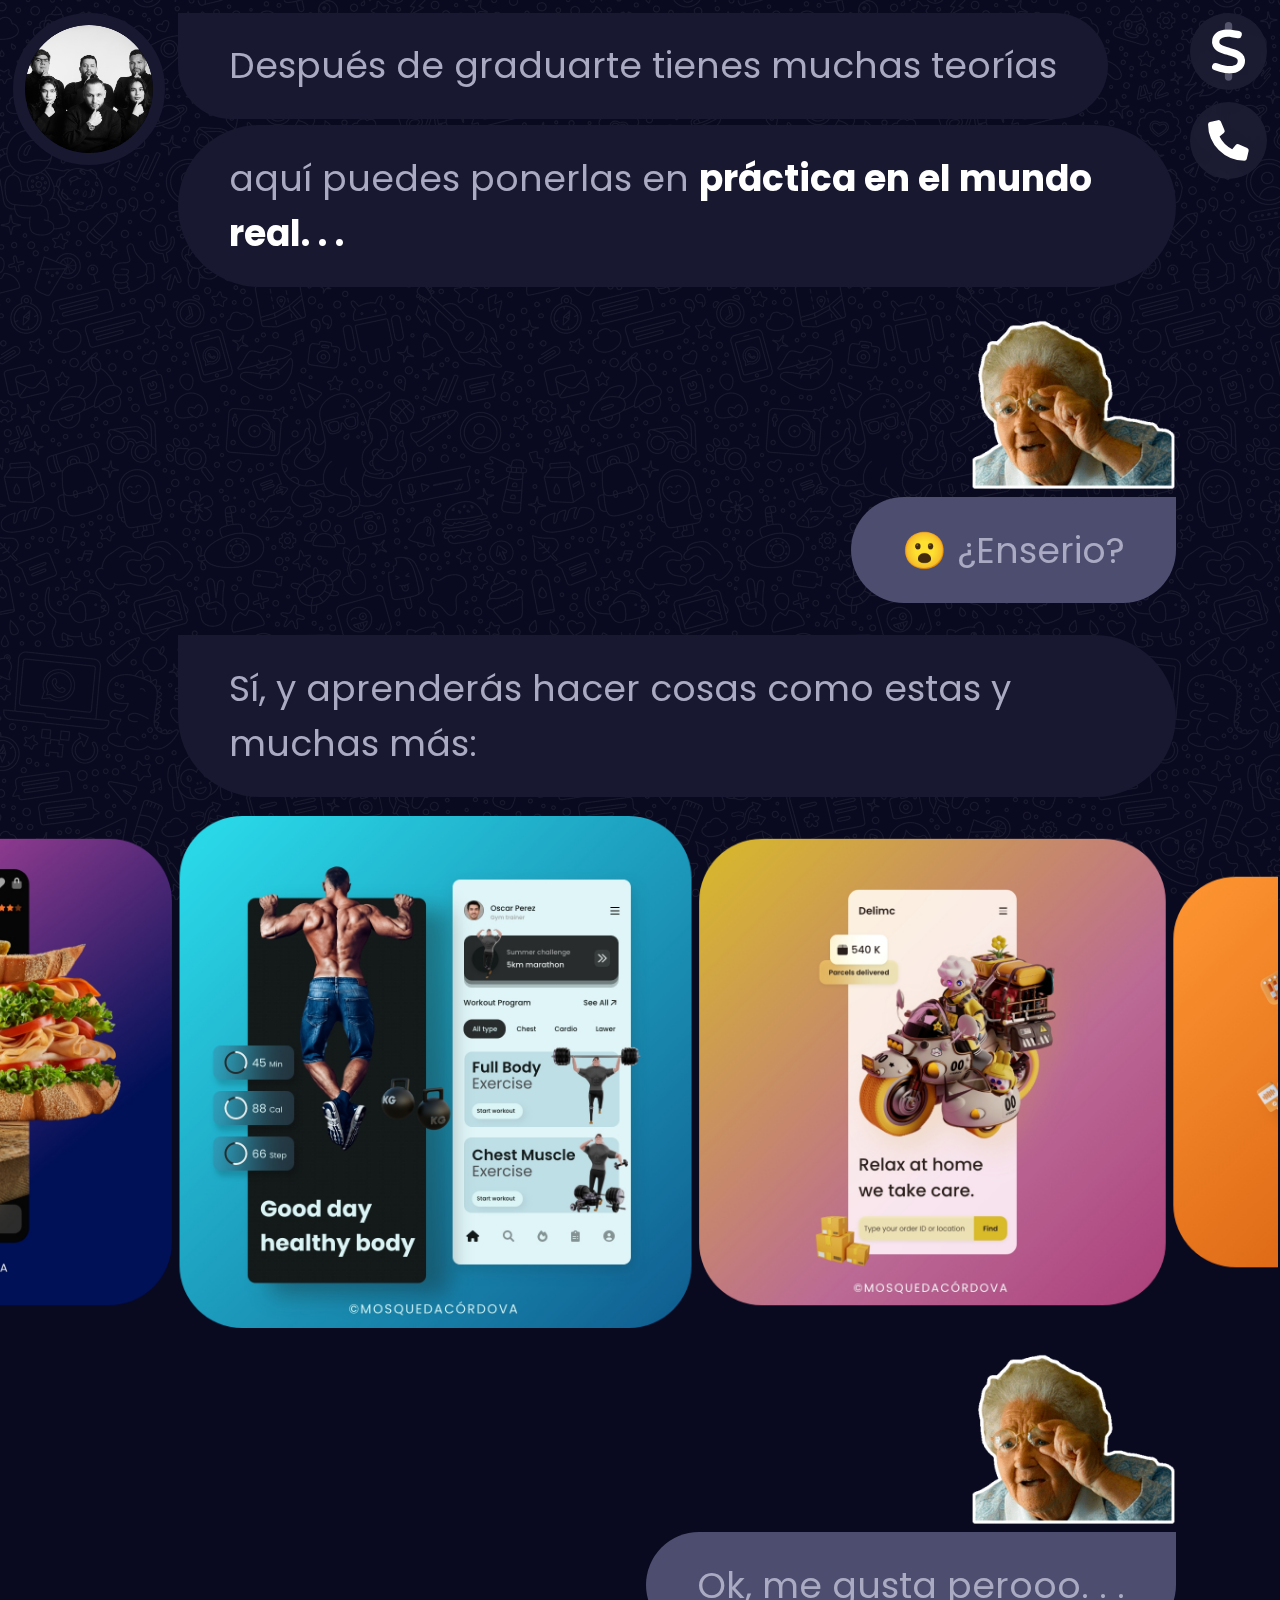
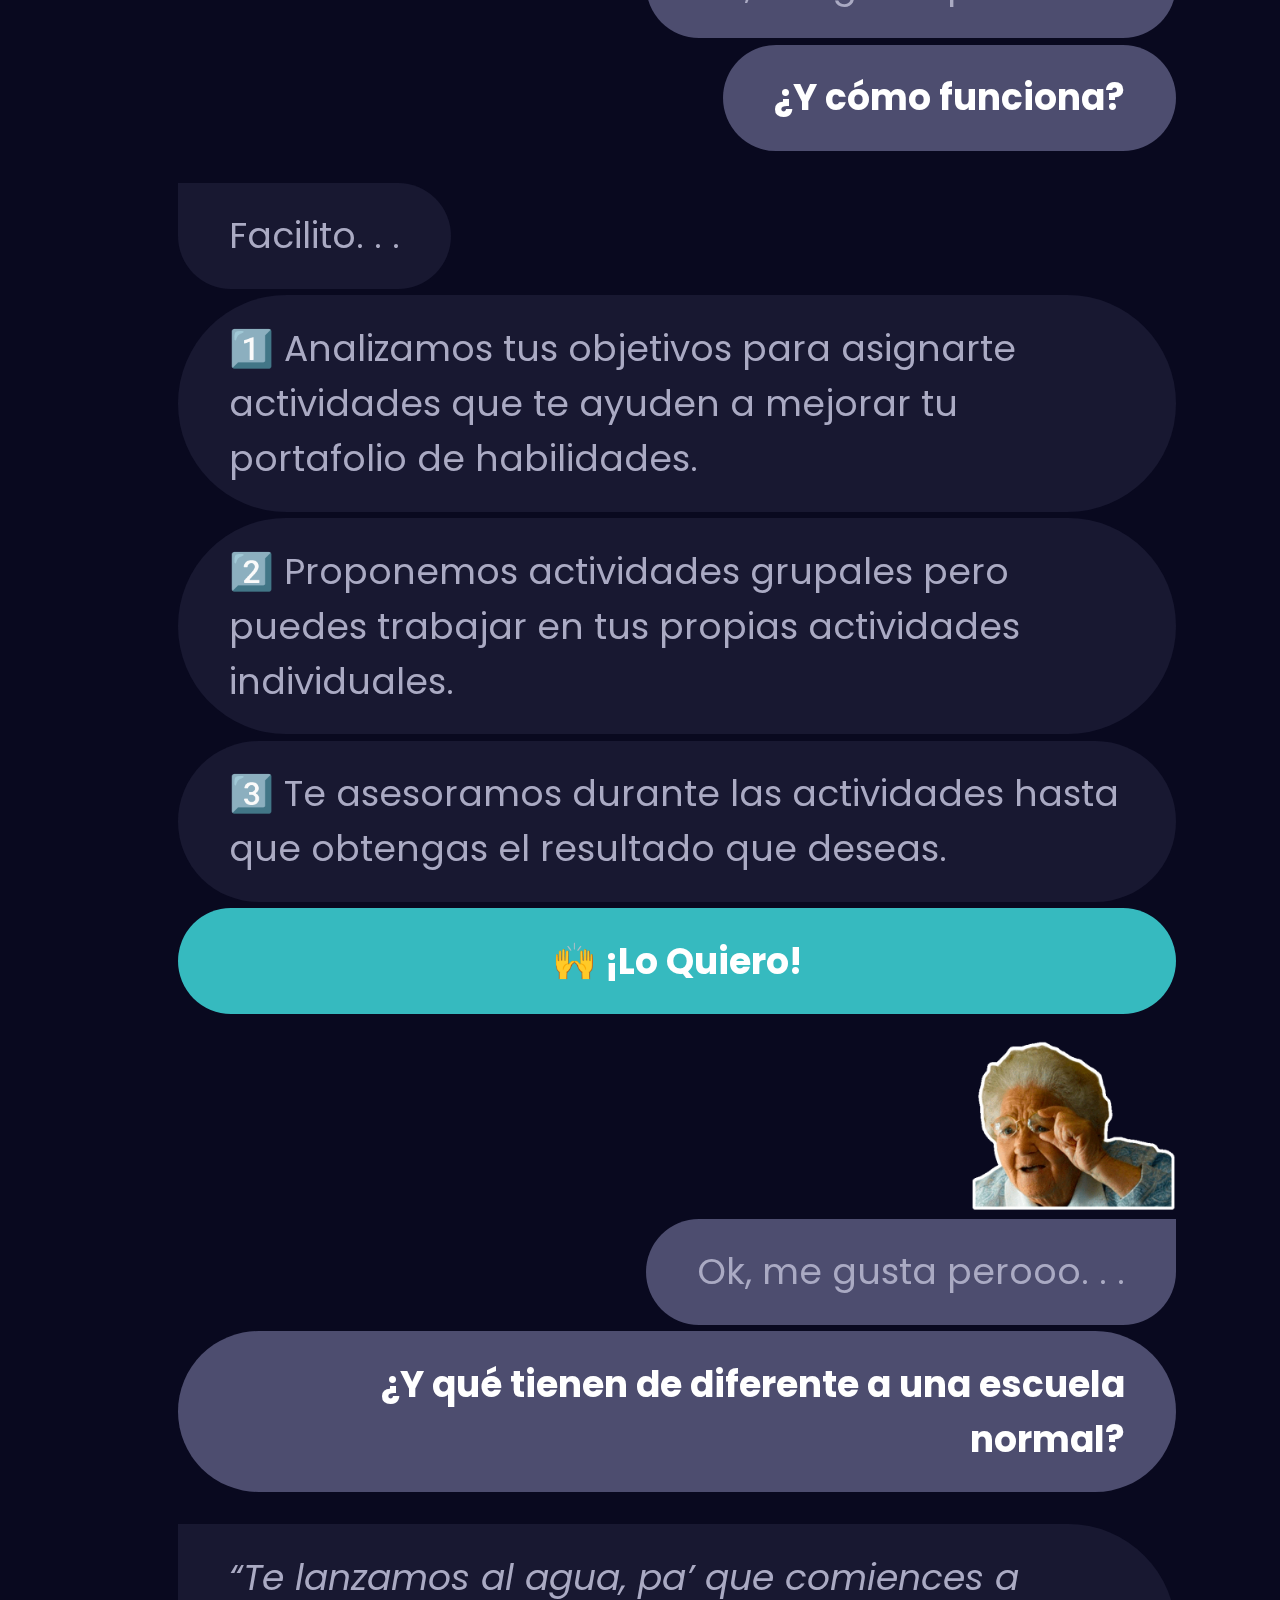
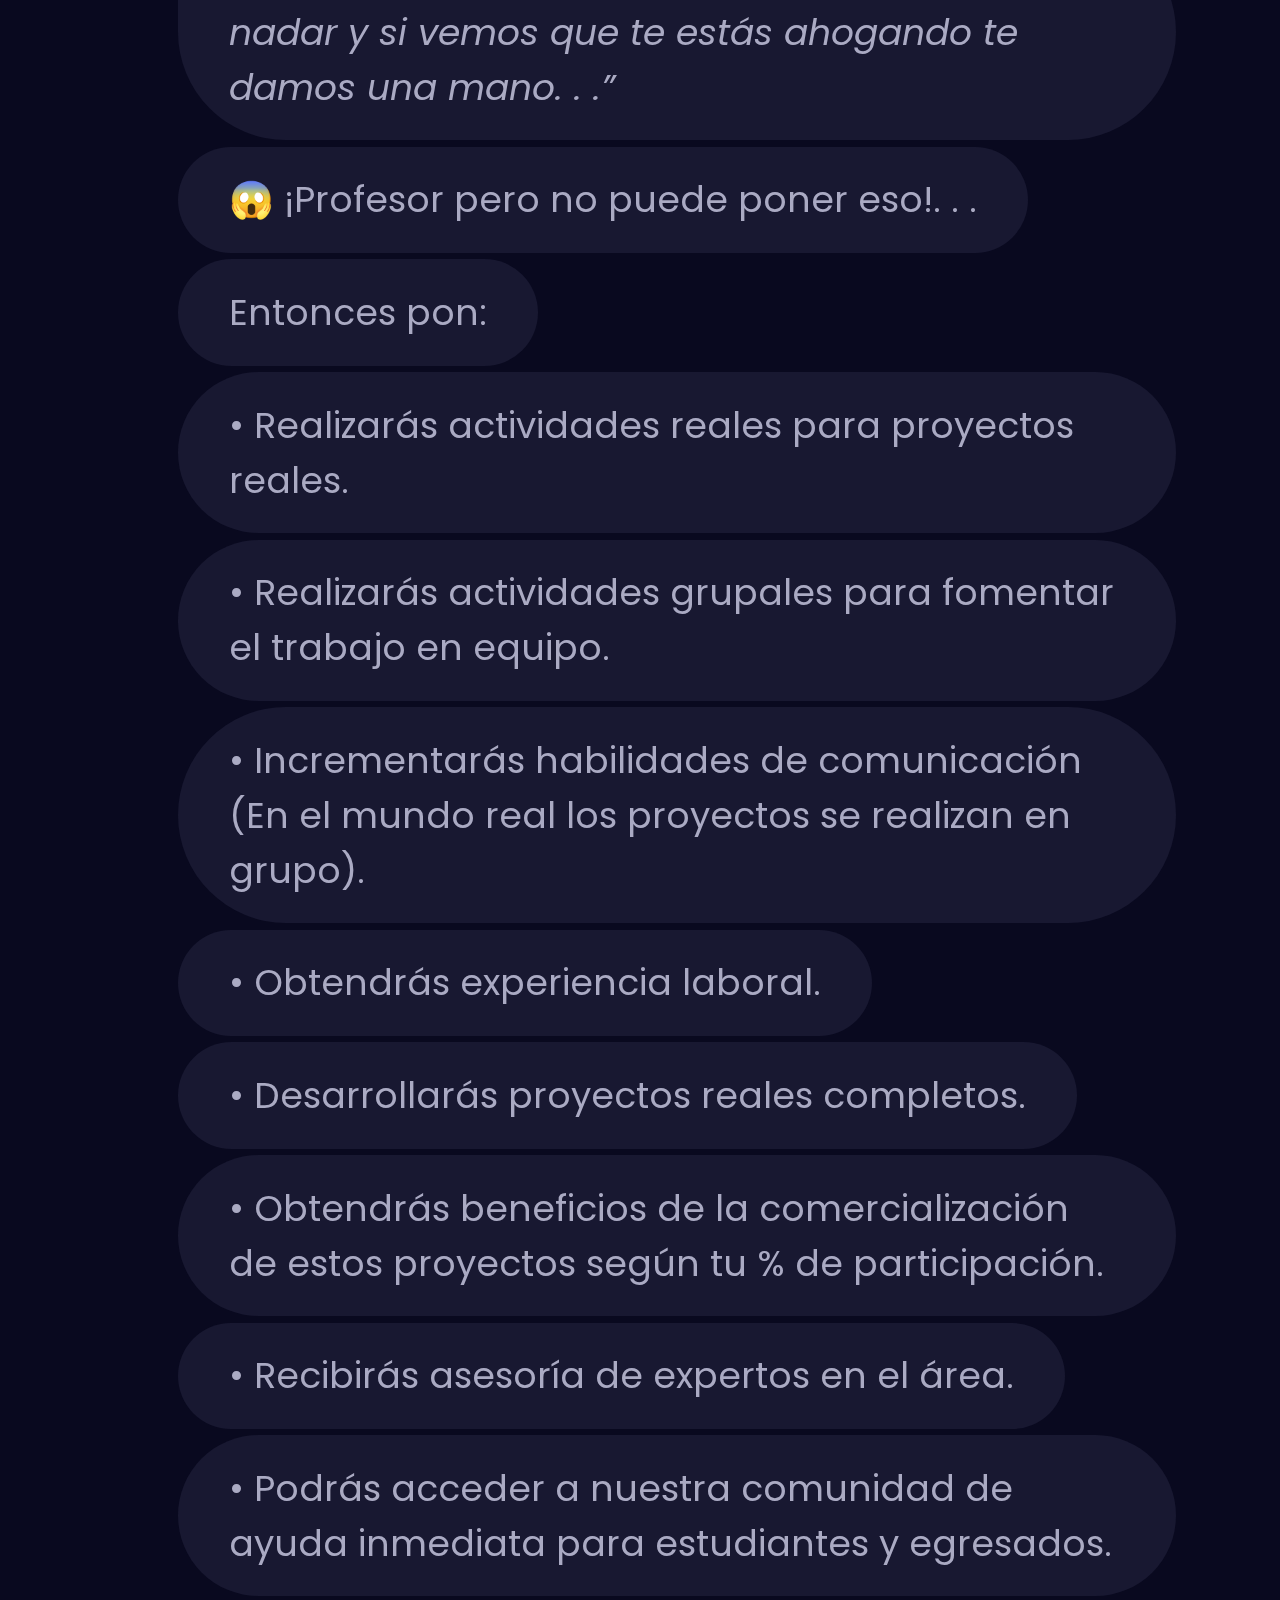
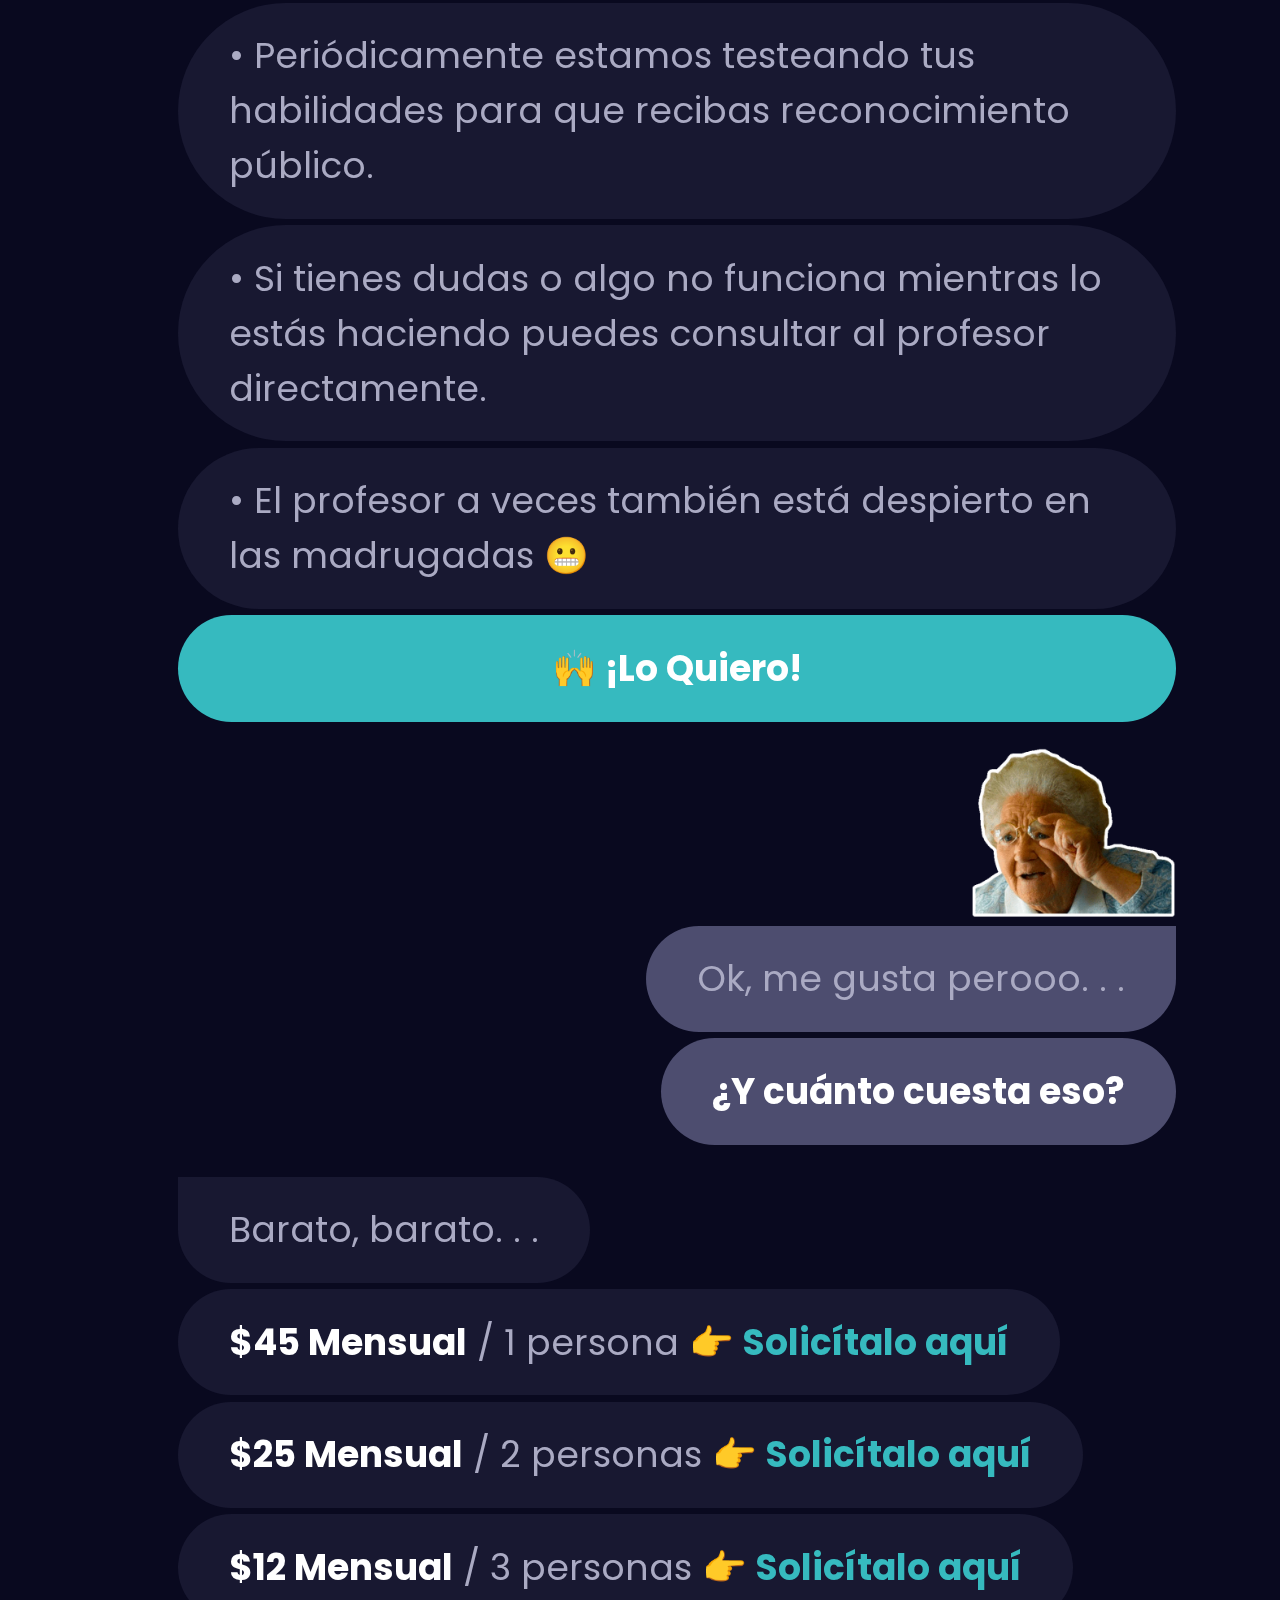
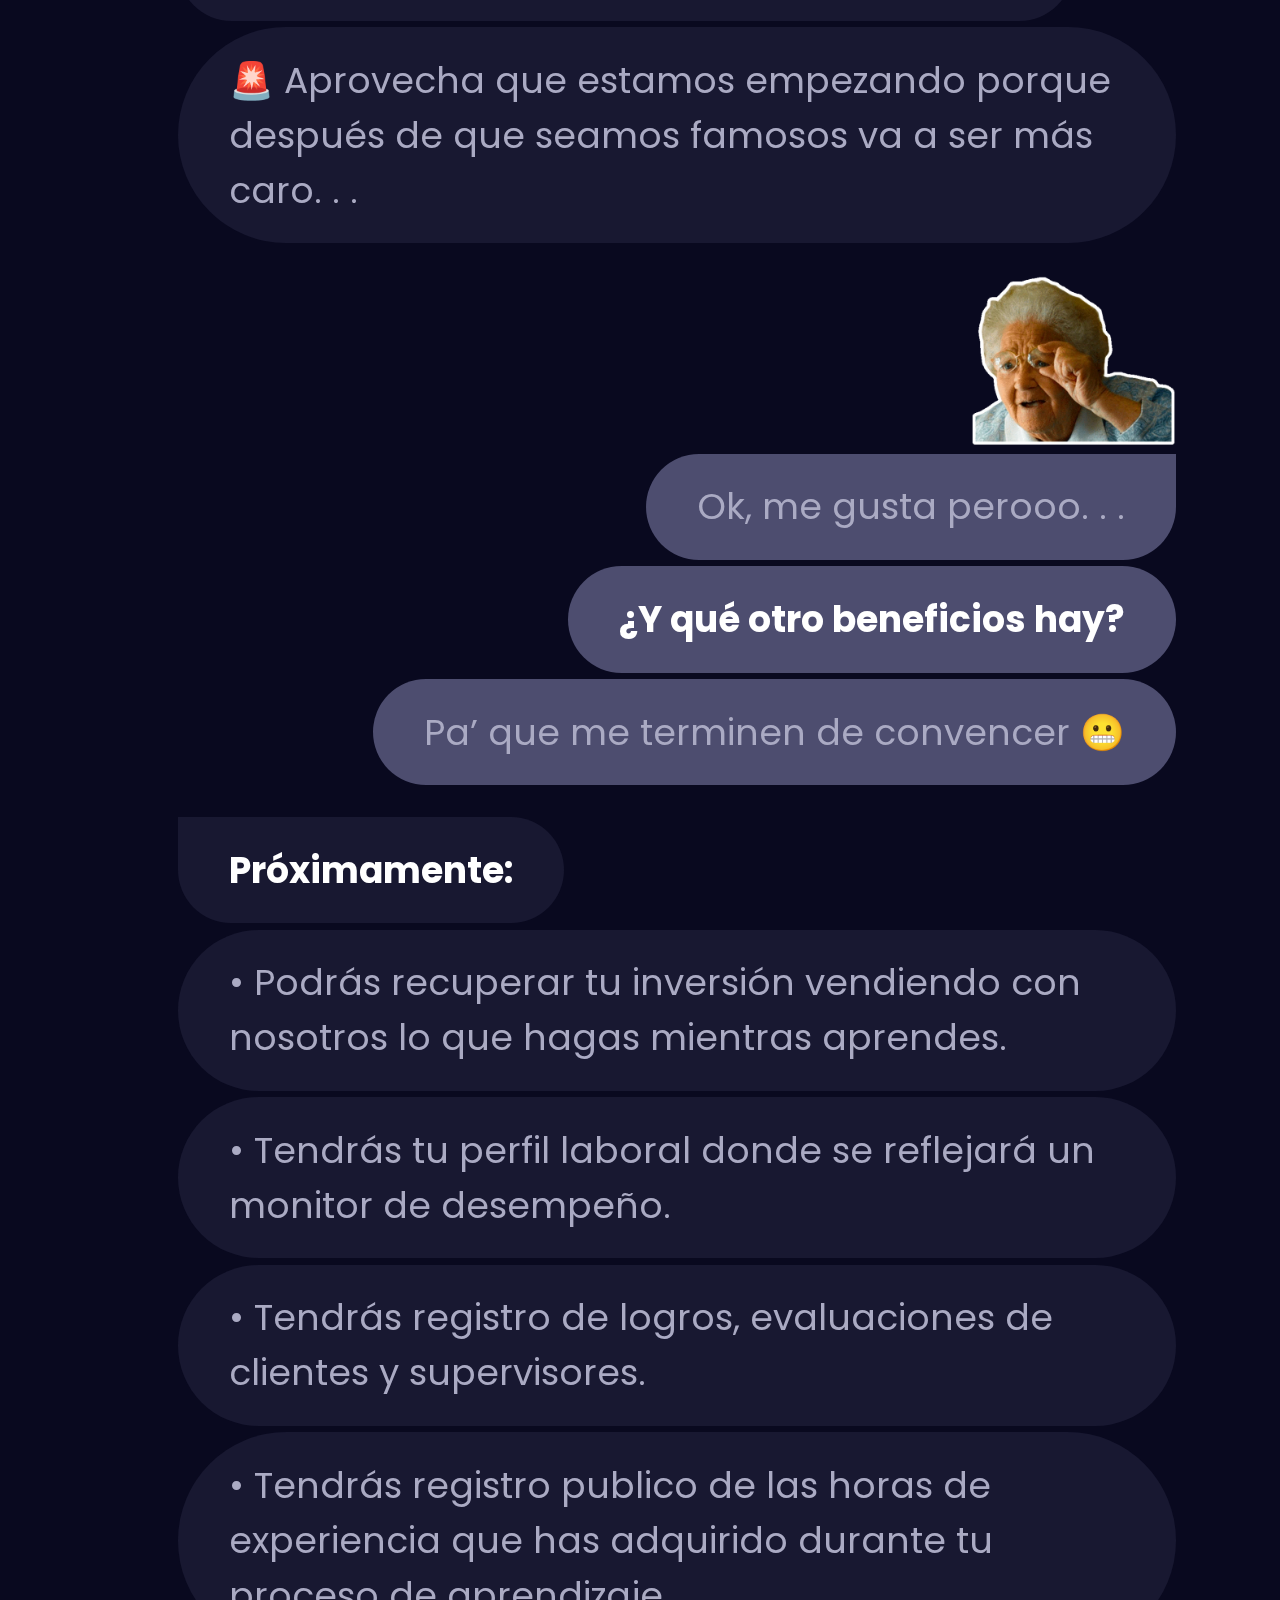
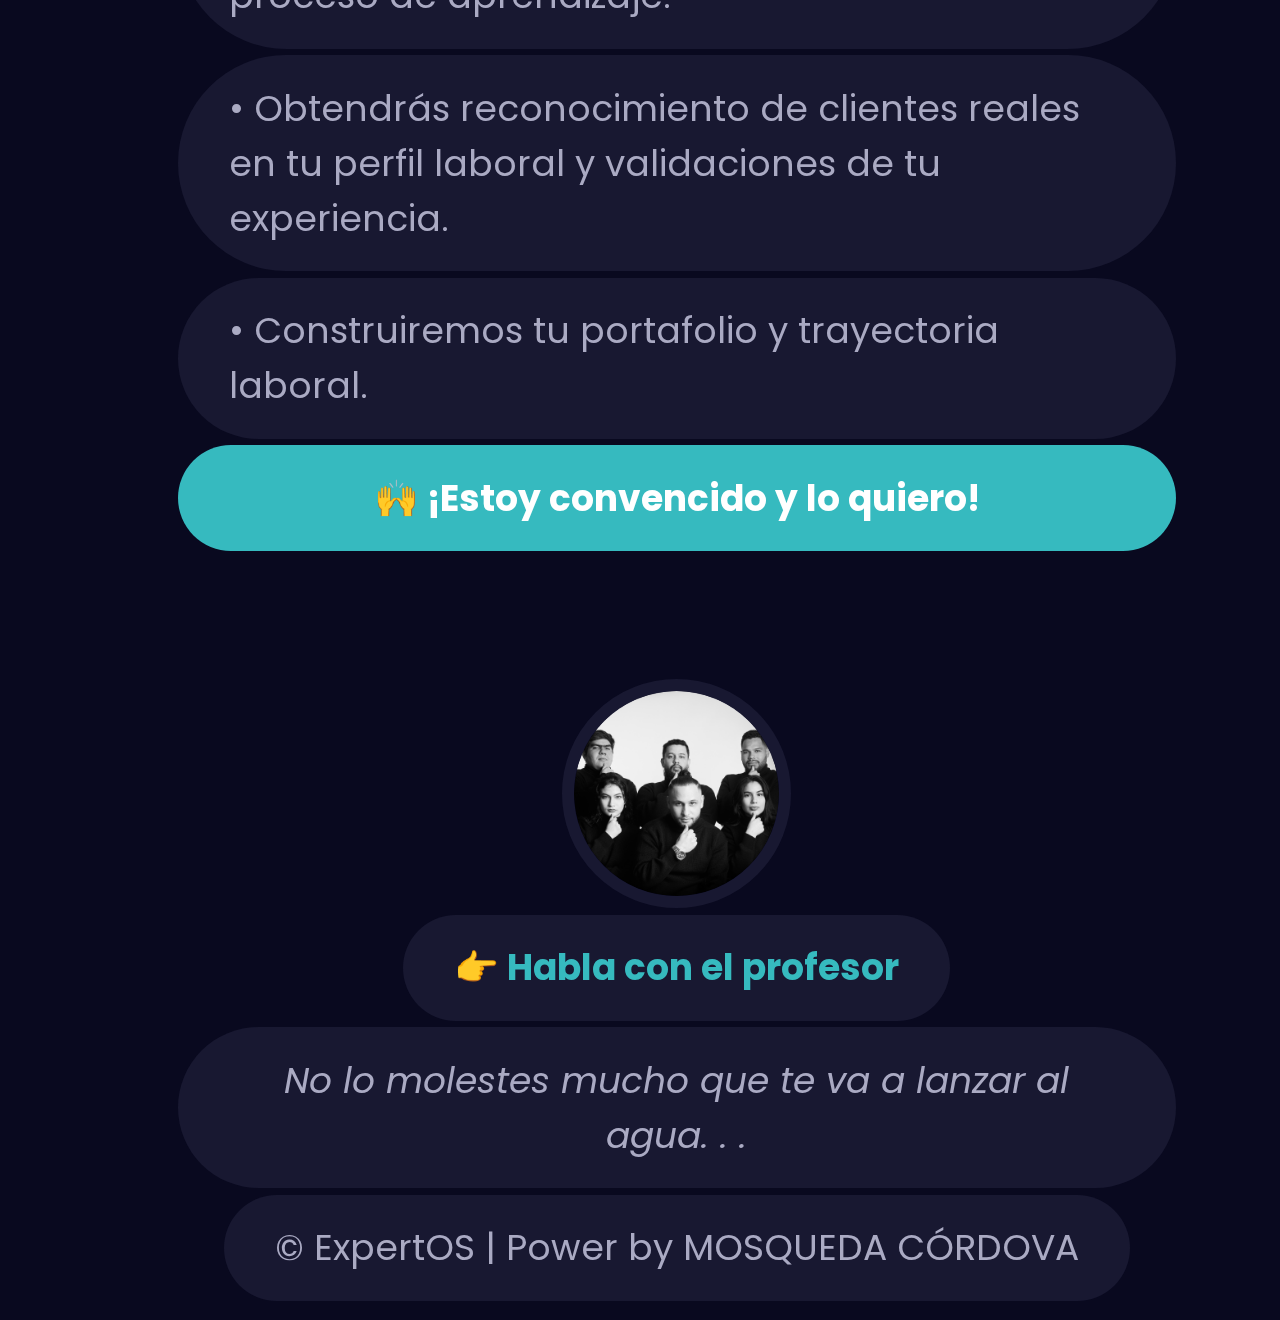
==== public/index.html @ 9e49f922 "testeando movil" ====
<html>
<head>
<meta name="viewport" content="width=device-width,maximum-scale=1">
<meta name="author" content="MOSQUEDA CÓRDOVA">
<meta name="copyright" content="MOSQUEDA CÓRDOVA">
<meta charset="UTF-8">
<title>ExpertOS</title>
<meta name="description" content="Te ayudamos a adquirir experiencia laboral. . .">
<meta name="keywords" content="Experiencia Laboral, Educacion">
<meta name="robots" content="index, follow">
<meta name="googlebot" content="index, follow, max-snippet:-1, max-image-preview:large, max-video-preview:-1">
<meta property="og:type" content="website">
<meta property="og:title" content="ExpertOS" />
<meta property="og:url" content="https://exper0s.com" />
<meta property="og:image" content="img/icono.png" />

<link rel="icon" type="image/png" sizes="32x32"  href="img/favicon.png">
<link rel="stylesheet" href="css/style.css" type="text/css" media="all">
<link rel="stylesheet" href="css/tablet.css" type="text/css" media="(min-width: 720px) and (orientation: portrait)">
<link rel="stylesheet" href="css/escritorio.css" type="text/css" media="(orientation: landscape)">
<link href="https://fonts.googleapis.com/css2?family=Poppins:ital,wght@0,400;0,700;1,400&display=swap" rel="stylesheet">
  <!-- Google tag (gtag.js) -->
  <script async src="https://www.googletagmanager.com/gtag/js?id=G-CH3D8NQFL8"></script>
  <script>
    window.dataLayer = window.dataLayer || [];
    function gtag(){dataLayer.push(arguments);}
    gtag('js', new Date());

    gtag('config', 'G-CH3D8NQFL8');
  </script>
</head>
<body >
<!-- testeando revert 6 CACHE The core Firebase JS SDK is always required and must be listed first --> 
<script src="/__/firebase/8.7.0/firebase-app.js"></script>

<!-- TODO: Add SDKs for Firebase products that you want to use
     https://firebase.google.com/docs/web/setup#available-libraries -->
<script src="/__/firebase/8.7.0/firebase-analytics.js"></script>

<!-- Initialize Firebase -->
<script src="/__/firebase/init.js"></script>
<div class="background"></div>
<section class="zona-principal">
  <div class="foto-nosotros">
    <img src="img/nosotros.png">
  </div>
  <section class="menu-principal">
    <a href="#">
      <svg xmlns="http://www.w3.org/2000/svg" viewBox="0 0 136 136">
        <g id="Group_56" data-name="Group 56" transform="translate(-2658 1645)">
          <circle id="Ellipse_6" data-name="Ellipse 6" cx="68" cy="68" r="68" transform="translate(2658 -1645)" fill="none"/>
          <g id="dollar-sign" transform="translate(2681.008 -1629)">
            <path id="Path_14" data-name="Path 14" d="M34.844,79.665c-3.713,1.422-5.255,3.433-5.663,5.688a6.762,6.762,0,0,0,.262,4.184,7.012,7.012,0,0,0,2.626,2.722c3.3,2.173,8.34,3.636,14.881,5.4.183.061.386.1.569.162,5.769,1.564,12.838,3.494,18.078,6.967a19.87,19.87,0,0,1,7.231,8.064,19.314,19.314,0,0,1,1.28,11.822c-1.422,7.9-6.906,13.061-13.345,15.742-6.419,2.62-14.28,3.087-22.283,1.889h-.041a86.388,86.388,0,0,1-18.586-5.342,6.511,6.511,0,0,1-3.3-8.592,6.355,6.355,0,0,1,8.4-3.291,77.814,77.814,0,0,0,15.458,4.367c6.5.975,11.842.406,15.458-1.056,3.433-1.4,5-3.433,5.444-5.87a6.757,6.757,0,0,0-.264-4.184,7.079,7.079,0,0,0-2.62-2.722c-3.311-2.173-8.348-3.636-14.889-5.4-.183-.061-.386-.1-.569-.162-5.769-1.564-12.842-3.494-18.086-6.967a19.845,19.845,0,0,1-7.219-8.064,19.593,19.593,0,0,1-1.274-12c1.438-7.9,7.13-12.941,13.815-15.492,6.549-2.5,14.532-2.89,22.494-1.7,2.153.321,8.572,1.355,11.212,2.023a6.641,6.641,0,0,1,4.692,7.9,6.511,6.511,0,0,1-7.9,4.712c-1.889-.67-7.637-1.442-9.913-1.767-6.52-.975-12.106-.488-15.945.975Zm-12.06,4.53L16.39,83.016ZM51.744,72.25l-.955,6.439Z" transform="translate(0 -51.938)" fill="#ffffff"/>
            <path id="Path_15" data-name="Path 15" d="M134.5,0A6.5,6.5,0,0,1,141,6.5v7.248a52.637,52.637,0,0,0-13-.193V6.5A6.5,6.5,0,0,1,134.5,0ZM141,90.716V97.5a6.5,6.5,0,0,1-13,0V90.411A50.98,50.98,0,0,0,141,90.716Z" transform="translate(-89.256)" fill="#aaaac3" opacity="0.4"/>
          </g>
        </g>
      </svg>   
    </a>
    <a href="#">
      <svg xmlns="http://www.w3.org/2000/svg" width="136" height="136" viewBox="0 0 136 136">
        <g id="Group_57" data-name="Group 57" transform="translate(-2658 1461)">
          <circle id="Ellipse_7" data-name="Ellipse 7" cx="68" cy="68" r="68" transform="translate(2658 -1461)" fill="none"/>
          <path id="phone" d="M71.884,54.414,68.614,68.588a4.37,4.37,0,0,1-4.283,3.406A64.4,64.4,0,0,1,0,7.659,4.368,4.368,0,0,1,3.406,3.377L17.58.107a4.413,4.413,0,0,1,5.031,2.548l6.542,15.257a4.4,4.4,0,0,1-1.263,5.126l-7.571,6.079A49.168,49.168,0,0,0,42.748,51.545l6.2-7.565a4.374,4.374,0,0,1,5.128-1.262l15.257,6.54A4.8,4.8,0,0,1,71.884,54.414Z" transform="translate(2689.999 -1428.994)" fill="#ffffff"/>
        </g>
      </svg>         
    </a>
  </section>
  <section class="zona-msj">
    <div class="mis-msjs">
      <div class="primer-msj">
        Después de graduarte tienes muchas teorías
      </div>
      <div class="msj">
        aquí puedes ponerlas en <b>práctica en el mundo real. . .</b>
      </div>
    </div>
    <div class="tus-msjs">
      <img src="img/stikertest.png"><br>
      <div class="primer-msj">
        😮 ¿Enserio?
      </div>
    </div>
    <div class="mis-msjs">
      <div class="primer-msj">
        Sí, y aprenderás hacer cosas como estas y muchas más:
      </div>
    </div>
    <div class="ejemplos">
      <img src="img/ejemplos.png">
    </div>
    <div class="tus-msjs">
      <img src="img/stikertest.png"><br>
      <div class="primer-msj">
        Ok, me gusta perooo. . .
      </div><br>
      <div class="msj">
        <b>¿Y cómo funciona?</b>
      </div>
    </div>
    <div class="mis-msjs">
      <div class="primer-msj">
        Facilito. . .
      </div>
      <div class="msj">
        1️⃣ Analizamos tus objetivos para asignarte actividades que te ayuden a mejorar tu portafolio de habilidades.
      </div>
      <div class="msj">
        2️⃣ Proponemos actividades grupales pero puedes trabajar en tus propias actividades individuales.
      </div>
      <div class="msj">
        3️⃣ Te asesoramos durante las actividades hasta que obtengas el resultado que deseas.
      </div>
      <a href="#" class="btn">
        🙌 ¡Lo Quiero!
      </a>
    </div>
    <div class="tus-msjs">
      <img src="img/stikertest.png"><br>
      <div class="primer-msj">
        Ok, me gusta perooo. . .
      </div><br>
      <div class="msj">
        <b>¿Y qué tienen de diferente a una escuela normal?</b>
      </div>
    </div>
    <div class="mis-msjs">
      <div class="primer-msj">
        <em>“Te lanzamos al agua, pa’ que comiences a nadar y si vemos que te estás ahogando te damos una mano. . .”</em>
      </div>
      <div class="msj">
        😱 ¡Profesor pero no puede poner eso!. . .
      </div><br>
      <div class="msj">
        Entonces pon:
      </div>
      <div class="msj">
        • Realizarás actividades reales para proyectos reales.
      </div>
      <div class="msj">
        • Realizarás actividades grupales para fomentar el trabajo en equipo.
      </div>
      <div class="msj">
        • Incrementarás habilidades de comunicación (En el mundo real los proyectos se realizan en grupo).
      </div>
      <div class="msj">
        • Obtendrás experiencia laboral.
      </div>
      <div class="msj">
        • Desarrollarás proyectos reales completos.
      </div>
      <div class="msj">
        • Obtendrás beneficios de la comercialización de estos proyectos según tu % de participación.
      </div>
      <div class="msj">
        • Recibirás asesoría de expertos en el área.
      </div>
      <div class="msj">
        • Podrás acceder a nuestra comunidad de ayuda inmediata para estudiantes y egresados.
      </div>
      <div class="msj">
        • Periódicamente estamos testeando tus habilidades para que recibas reconocimiento público.
      </div>
      <div class="msj">
        • Si tienes dudas o algo no funciona mientras lo estás haciendo puedes consultar al profesor directamente.
      </div>
      <div class="msj">
        • El profesor a veces también está despierto en las madrugadas 😬
      </div>
      <a href="#" class="btn">
        🙌 ¡Lo Quiero!
      </a>
    </div>
    <div class="tus-msjs">
      <img src="img/stikertest.png"><br>
      <div class="primer-msj">
        Ok, me gusta perooo. . .
      </div><br>
      <div class="msj">
        <b>¿Y cuánto cuesta eso?</b>
      </div>
    </div>
    <div class="mis-msjs" id="precio">
      <div class="primer-msj">
        Barato, barato. . .
      </div><br>
      <div class="msj">
        <b>$45 Mensual</b> / 1 persona <a href="https://www.paypal.com/webapps/billing/plans/subscribe?plan_id=P-8BP80400P8922403UMP7EPZQ" target="_blank">👉 Solicítalo aquí</a>
      </div>
      <div class="msj">
        <b>$25 Mensual</b> / 2 personas <a href="#" target="_blank">👉 Solicítalo aquí</a>
      </div>
      <div class="msj">
        <b>$12 Mensual</b> / 3 personas <a href="#" target="_blank">👉 Solicítalo aquí</a>
      </div>
      <div class="msj">
        🚨 Aprovecha que estamos empezando porque después de que seamos famosos va a ser más caro. . .
      </div>
    </div>
    <div class="tus-msjs">
      <img src="img/stikertest.png"><br>
      <div class="primer-msj">
        Ok, me gusta perooo. . .
      </div><br>
      <div class="msj">
        <b>¿Y qué otro beneficios hay?</b>
      </div><br>
      <div class="msj">
        Pa’ que me terminen de convencer 😬
      </div>
    </div>
    <div class="mis-msjs">
      <div class="primer-msj">
        <b>Próximamente:</b>
      </div>
      <div class="msj">
        • Podrás recuperar tu inversión vendiendo con nosotros lo que hagas mientras aprendes.
      </div><br>
      <div class="msj">
        • Tendrás tu perfil laboral donde se reflejará un monitor de desempeño.
      </div>
      <div class="msj">
        • Tendrás registro de logros, evaluaciones de clientes y supervisores.
      </div>
      <div class="msj">
        • Tendrás registro publico de las horas de experiencia que has adquirido durante tu proceso de aprendizaje.
      </div>
      <div class="msj">
        • Obtendrás reconocimiento de clientes reales en tu perfil laboral y validaciones de tu experiencia.
      </div>
      <div class="msj">
        • Construiremos tu portafolio y trayectoria laboral.
      </div>
      
      <a href="#" class="btn">
        🙌 ¡Estoy convencido y lo quiero!
      </a>
    </div>
    <div class="mis-msjs pie">
      <img src="img/nosotros.png"><br>
      <div class="msj">
        <a href="#">👉 Habla con el profesor</a>
      </div>
      <div class="msj">
        <em>No lo molestes mucho que te va a lanzar al agua. . .</em> 
      </div><br>
      <div class="msj">
        © ExpertOS | Power by MOSQUEDA CÓRDOVA
      </div>
      
    </div>
  </section>
</section>

</body>
</html>
---- public/css/style.css ----
html,body{
    margin:0;font-family: 'Poppins', sans-serif;
    position:relative;
    font-size:2.6vh;
}
  a:link, a:visited, a:hover, a:active{text-decoration:none;color: #fff;}
  h3,p{
    margin: 0;
  }
  body{
    background-color: #09091F;
    padding: 1vw;
    overflow-x: hidden;
  }
.background{
    background-image: url(../img/backws.webp);
    opacity: 0.07;
    position: fixed;
    width: 100%;
    height: 100%;
    z-index: 0;
    left: 0;
    top: 0;
}
.zona-principal{
  position: relative;
}
.foto-nosotros{
  display: none;
}
.menu-principal{
  width: 36vw;
  position: fixed;
  left: 38vw;
  display: flex;
  justify-content:space-between;
  bottom: 4vw;
  z-index: 999;
}
.menu-principal a{
  background-color: rgba(170, 170, 195, 0.1);
  backdrop-filter: blur(10px);
  -webkit-backdrop-filter: blur(10px);
  display: flex;
  border-radius: 100%;
  margin-bottom: 1vw;
}
.menu-principal svg{
  width:16vw;
  height:16vw;
}
.zona-msj{
  width: 98vw;
  color:#AAAAC3;
}
.zona-msj .ejemplos{
  margin-top: 1vw;
  width: 100vw;
  height: 60vw;
  position: relative;
  overflow: hidden;
  margin-left: -1vw;
}
.zona-msj .ejemplos img{
  height: 100%;
  position: absolute;
  left: -82%;
}
.zona-msj b{
  color: #fff;
}
.mis-msjs .msj,.mis-msjs .primer-msj{
  display: inline-block;
  background: #181831;
  max-width: 90vw;
  margin-bottom: 0.5vw;
  padding: 2vw 4vw;
}
.mis-msjs .primer-msj{
  border-radius: 0px 10vw 10vw 10vw;
}
.tus-msjs{
  margin: 2vw 0;
  text-align: right;
}
.tus-msjs div{
  display: inline-block;
  background: #4D4D6F;
  max-width: 90%;
  margin-bottom: 0.5vw;
  padding: 2vw 4vw;
  text-align: right;
}
.tus-msjs .primer-msj{
  border-radius: 10vw 0vw 10vw 10vw;
}
.msj,.btn{
  border-radius: 10vw;
}
.msj a{
  font-weight: bold;
  color: #36BABF;
}
.zona-msj .mis-msjs img,.zona-msj .tus-msjs img{
  margin-bottom: 0.5vw;
  width: 16vw;
}
.btn{
  display: block;
  margin-bottom: 0.5vw;
  padding: 2vw 4vw;
  background-color: #36BABF;
  color: #fff;
  font-weight: bold;
  text-align: center;
 }
.pie{
  margin-top: 10vw;
  text-align: center;
}
.pie img{
  border: 1vw solid #181831;
  border-radius: 100%;
}
---- public/css/escritorio.css ----
html,body{
  font-size:4vh;
}
.zona-principal{
  display: flex;
}
.foto-nosotros{
  display: block;
  margin-right: 1vw;
}
.foto-nosotros img{
  border: 1vw solid #181831;
  border-radius: 100%;
  width: 10vw;
}
.menu-principal{
  width: 6vw;
  left: auto;
  right: 1vw;
  display: block;
  bottom: auto;
}
.menu-principal a{
  background-color: rgba(170, 170, 195, 0.1);
  backdrop-filter: blur(10px);
  -webkit-backdrop-filter: blur(10px);
  display: flex;
  border-radius: 100%;
  margin-bottom: 1vw;
}
.menu-principal svg{
  width:6vw;
  height:6vw;
}
.zona-msj{
  width: 78vw;
}
.mis-msjs .msj,.mis-msjs .primer-msj{
  display: inline-block;
  background: #181831;
  max-width: 90%;
  margin-bottom: 0.5vw;
  padding: 2vw 4vw;
}

.zona-msj .ejemplos{
  margin-top: 1vw;
  width: 100vw;
  height: 40vw;
  position: relative;
  overflow: hidden;
  margin-left: -1vw;
  margin-left: -14vw;
}
.zona-msj .ejemplos img{
  height: 100%;
  position: absolute;
  left: -54%;
}
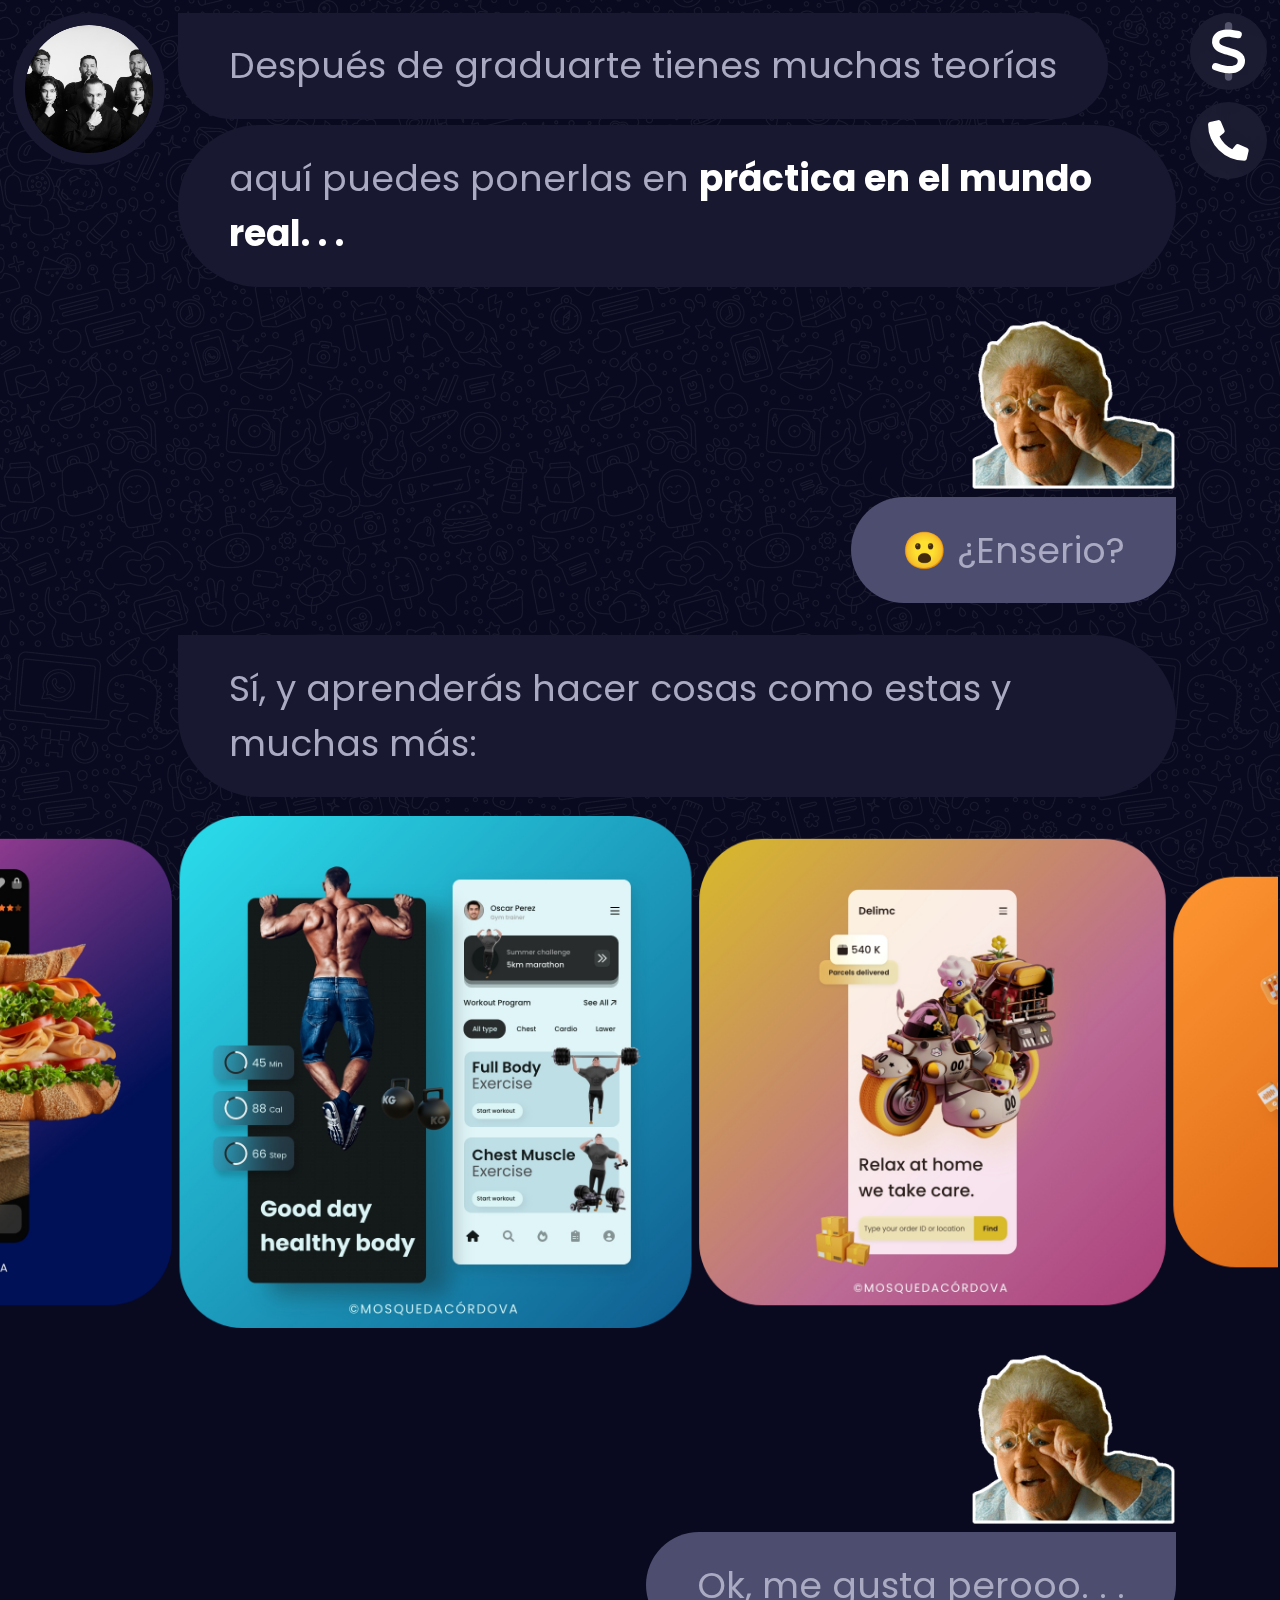
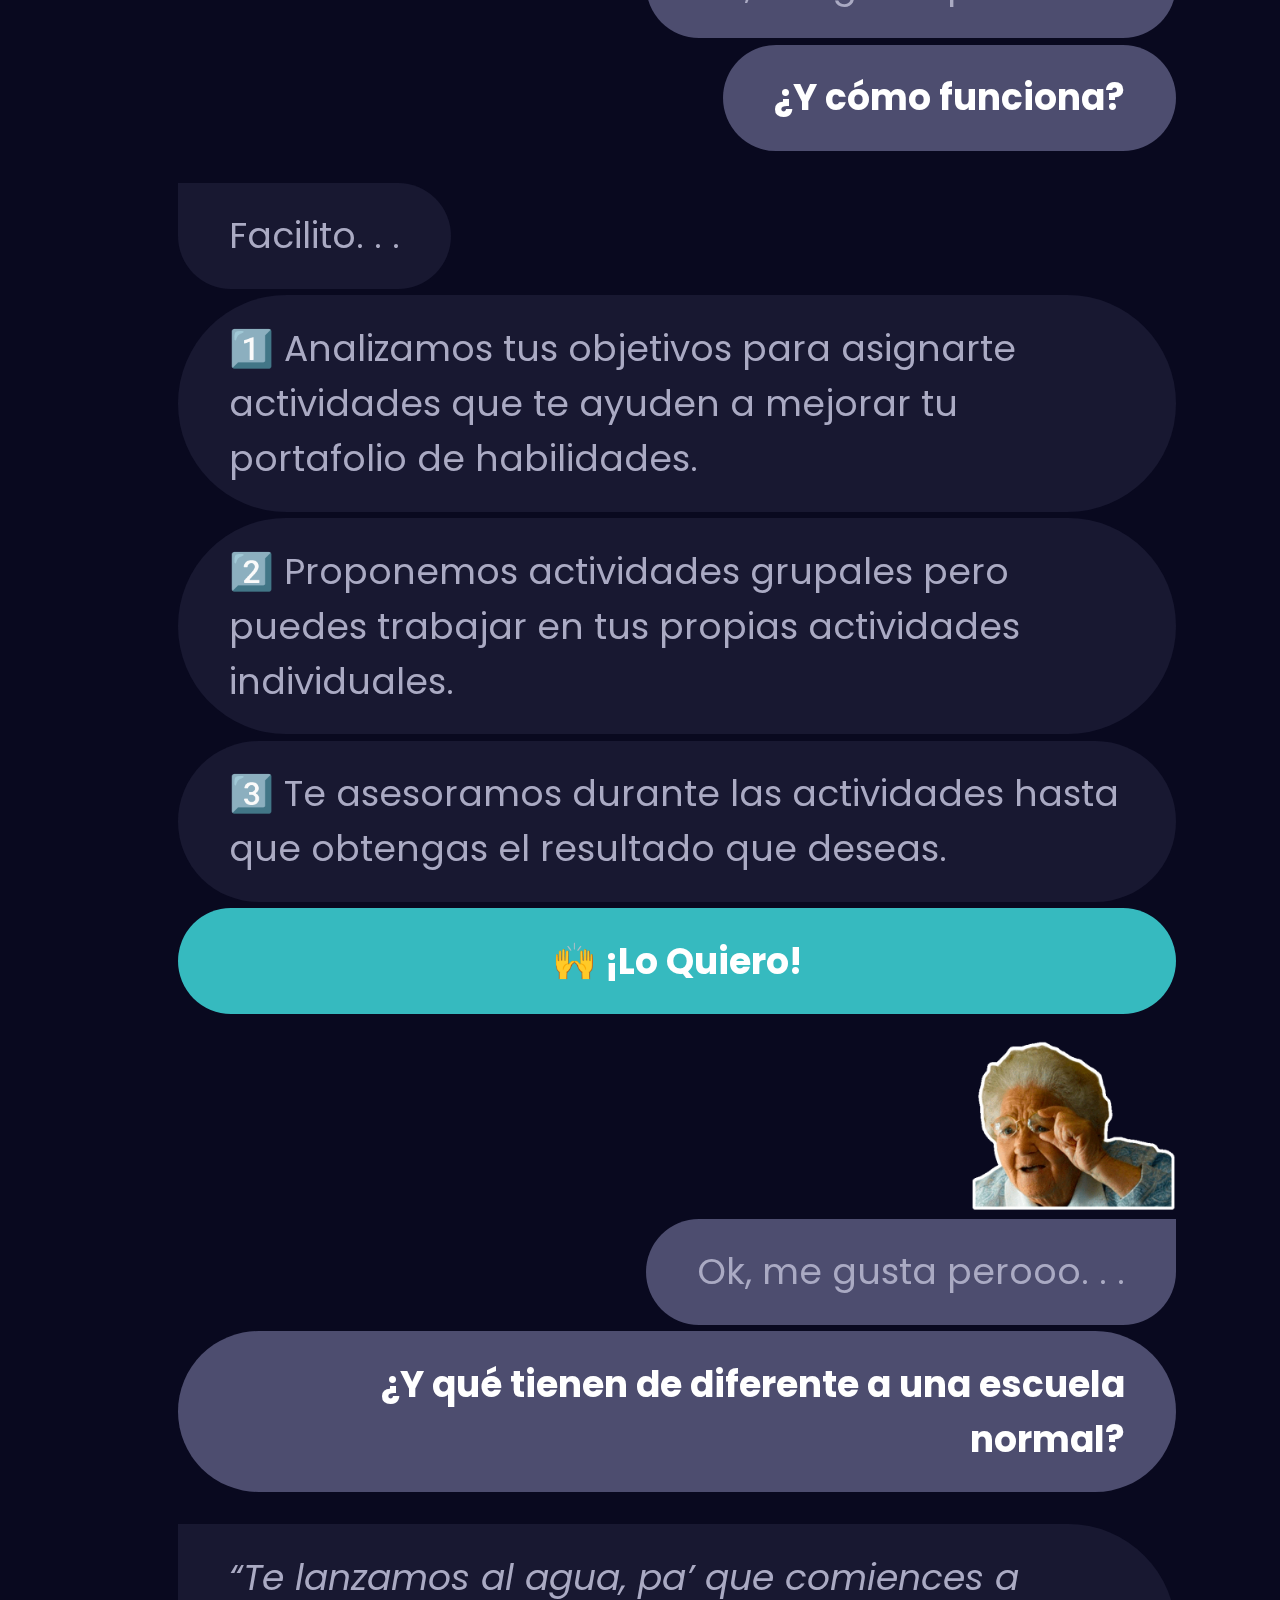
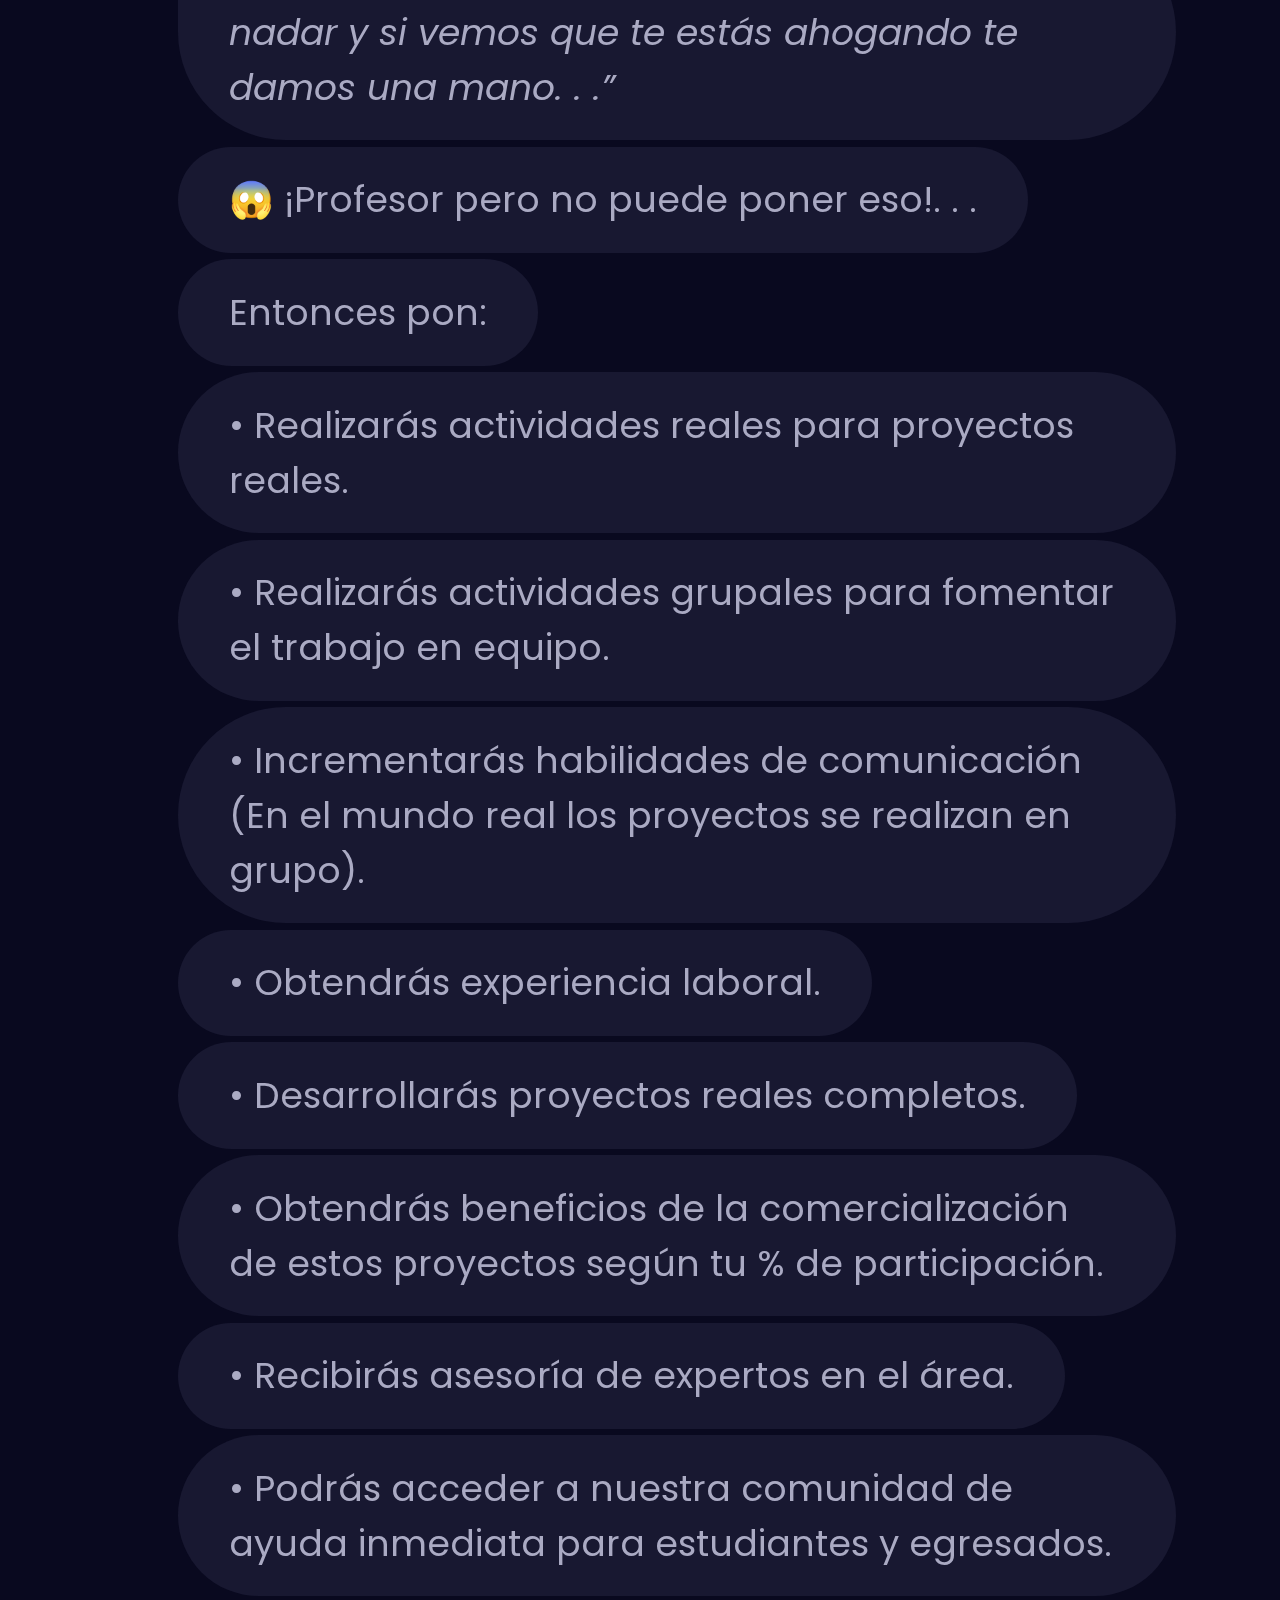
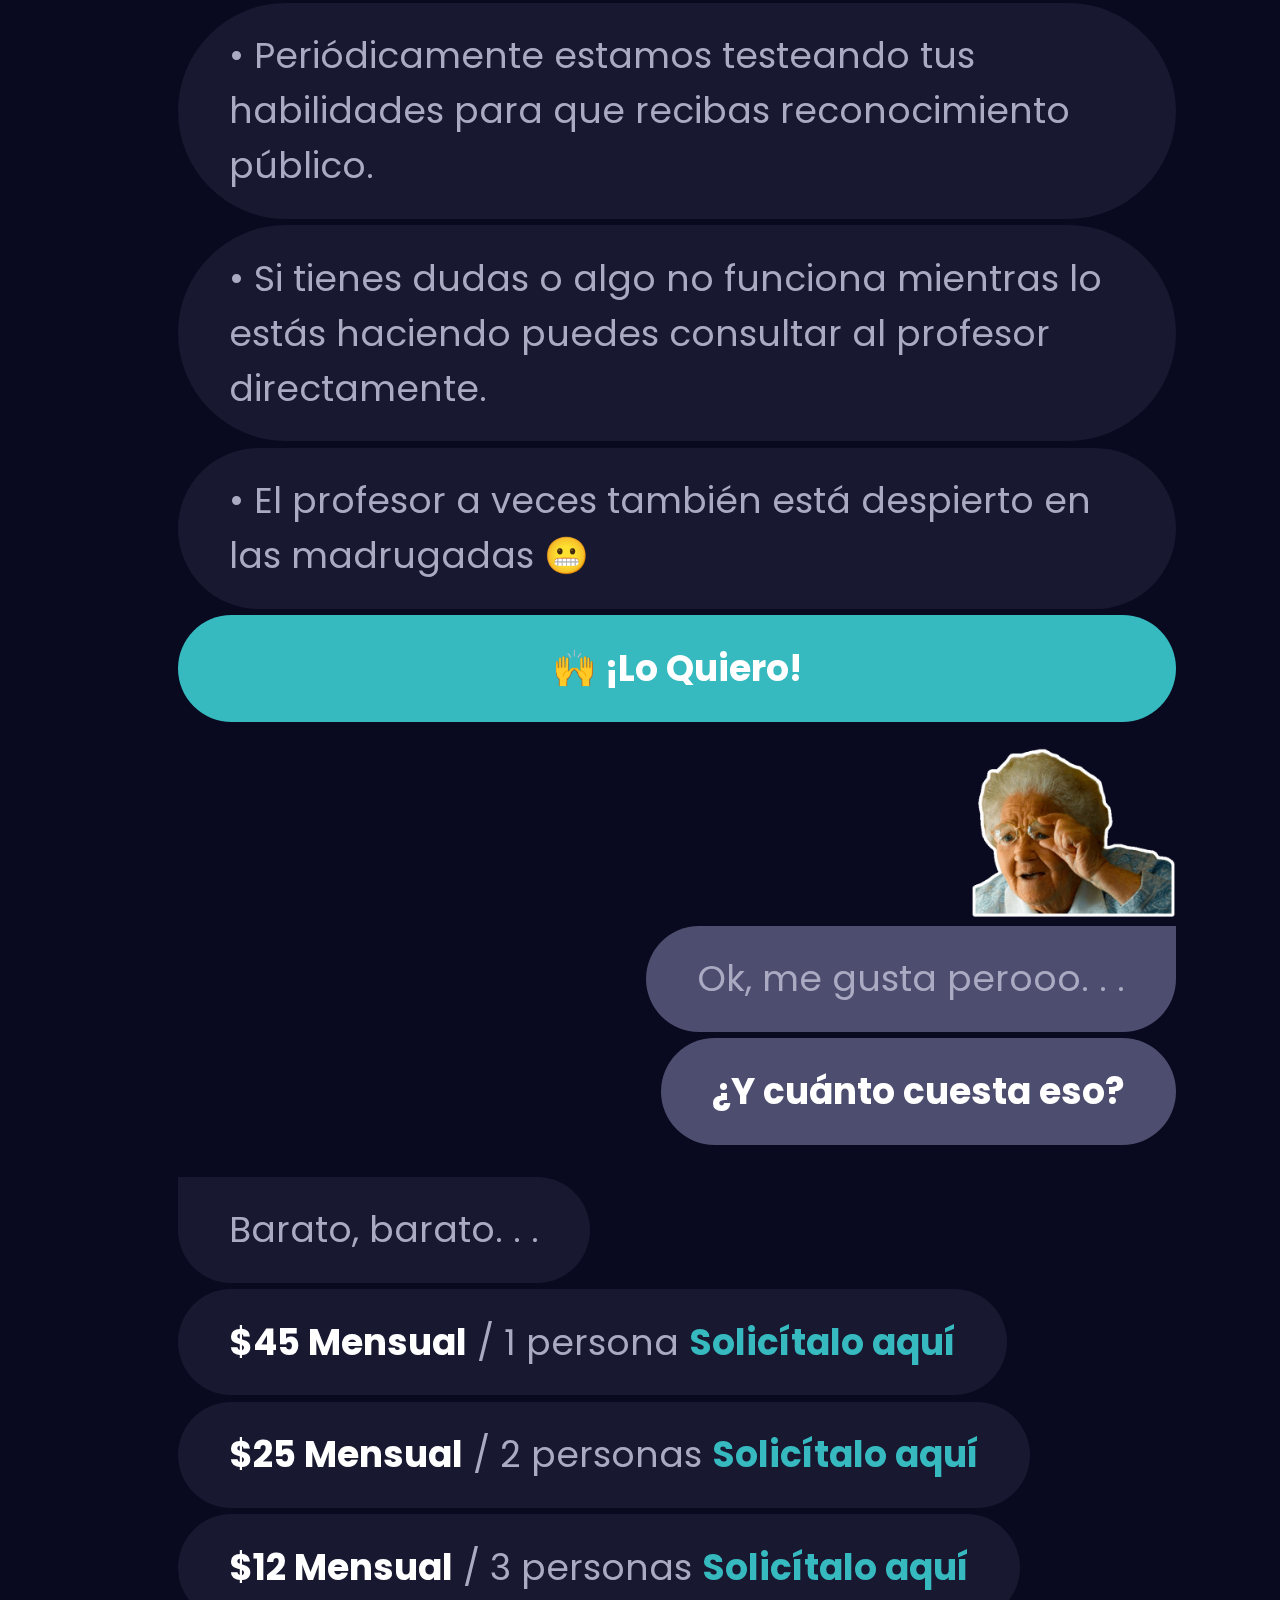
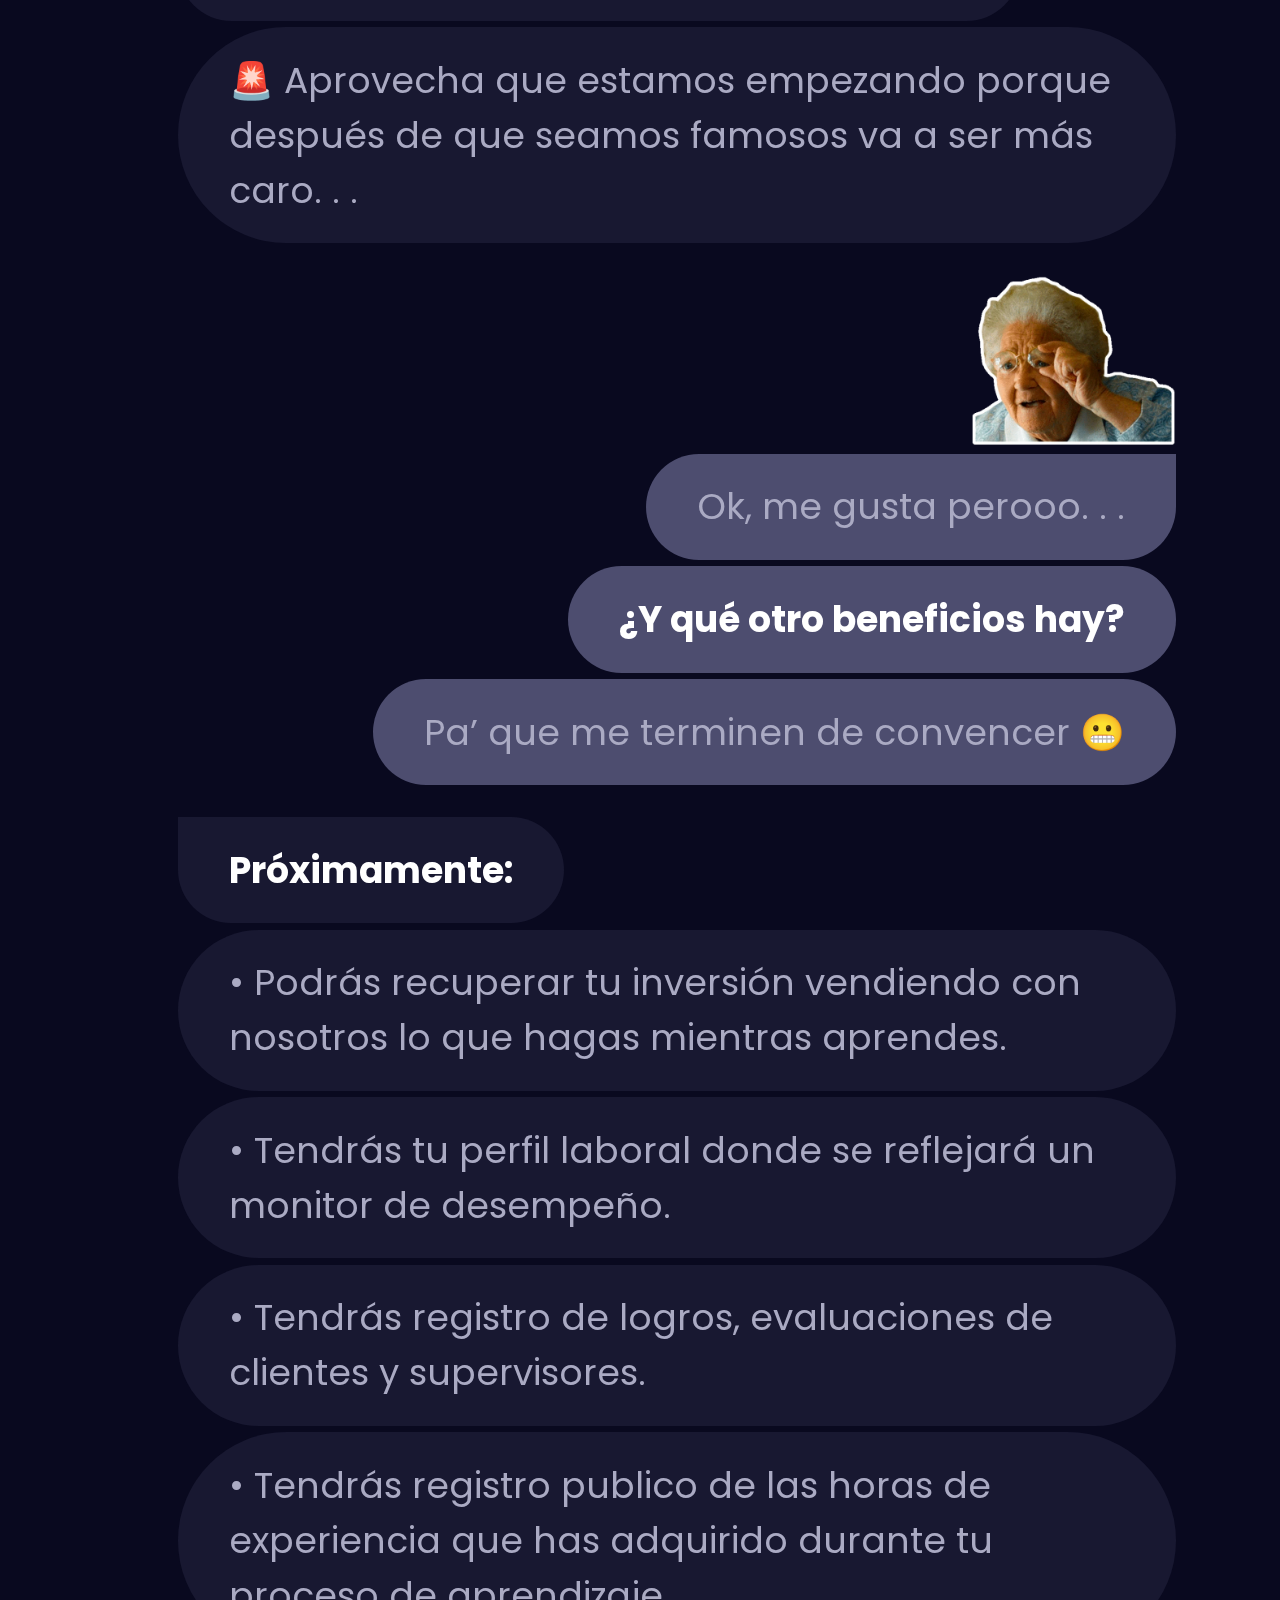
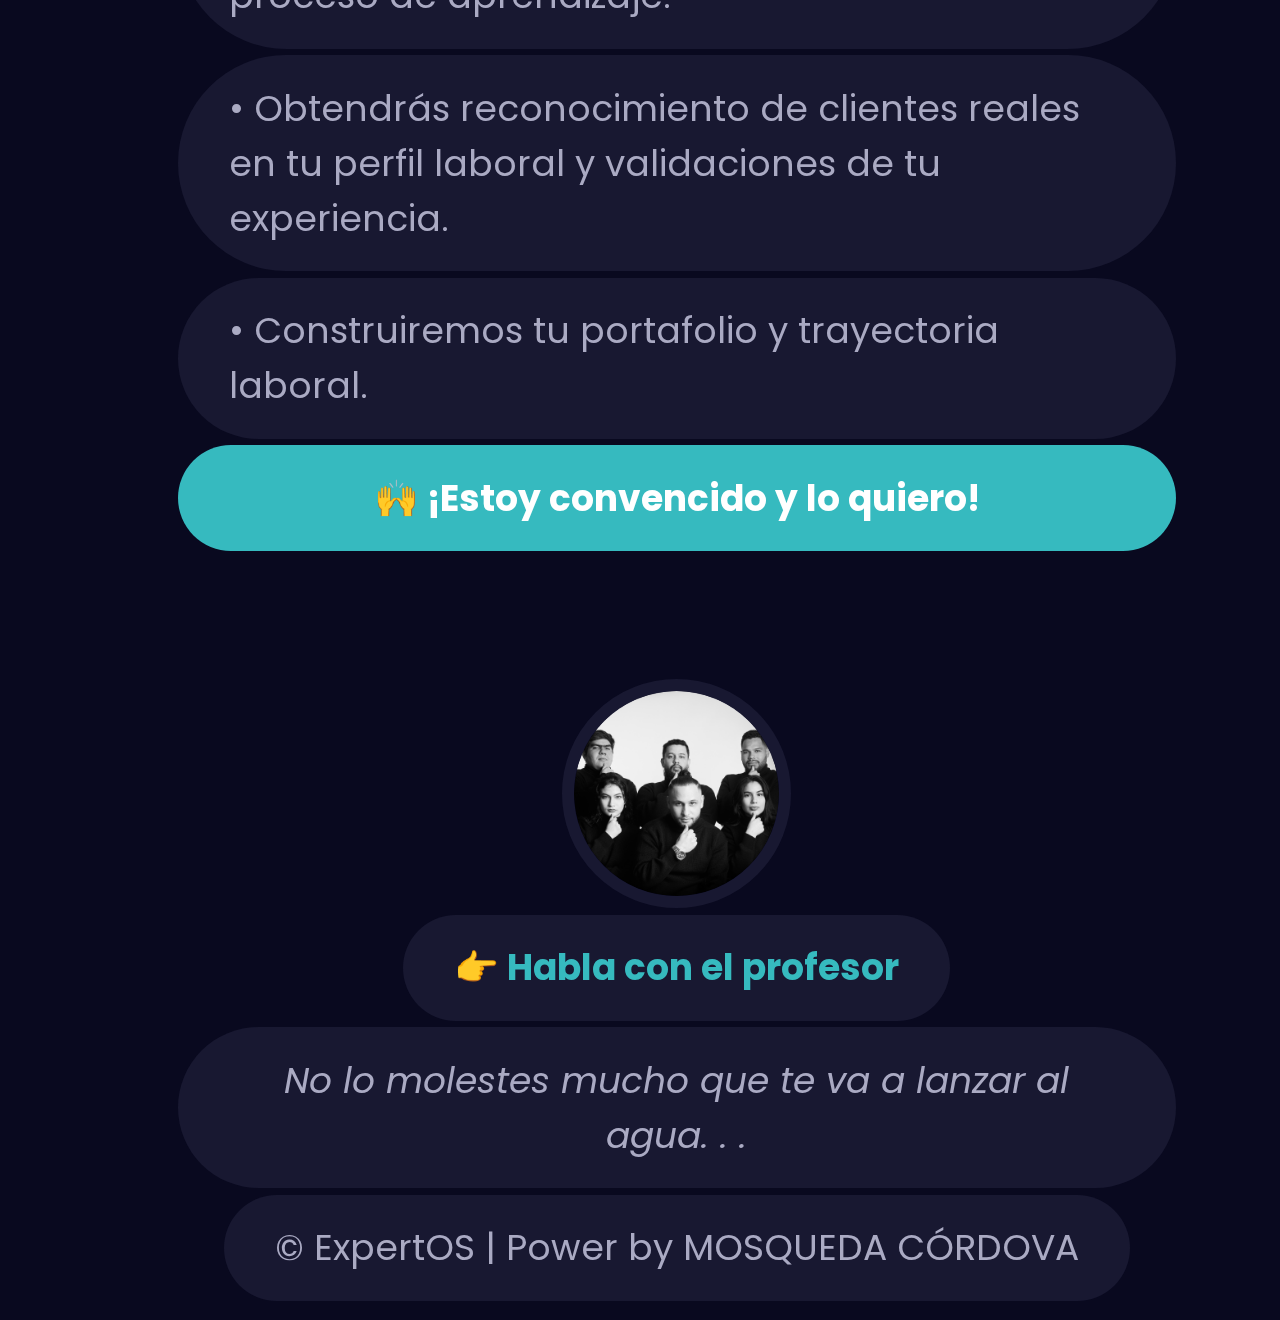
==== commit aa453fea: "testeando movil" ====
--- a/public/index.html
+++ b/public/index.html
@@ -184,13 +184,13 @@
         Barato, barato. . .
       </div><br>
       <div class="msj">
-        <b>$45 Mensual</b> / 1 persona <a href="https://www.paypal.com/webapps/billing/plans/subscribe?plan_id=P-8BP80400P8922403UMP7EPZQ" target="_blank">👉 Solicítalo aquí</a>
-      </div>
-      <div class="msj">
-        <b>$25 Mensual</b> / 2 personas <a href="#" target="_blank">👉 Solicítalo aquí</a>
-      </div>
-      <div class="msj">
-        <b>$12 Mensual</b> / 3 personas <a href="#" target="_blank">👉 Solicítalo aquí</a>
+        <b>$45 Mensual</b> / 1 persona <a href="https://www.paypal.com/webapps/billing/plans/subscribe?plan_id=P-8BP80400P8922403UMP7EPZQ" target="_blank">Solicítalo aquí</a>
+      </div>
+      <div class="msj">
+        <b>$25 Mensual</b> / 2 personas <a href="#" target="_blank">Solicítalo aquí</a>
+      </div>
+      <div class="msj">
+        <b>$12 Mensual</b> / 3 personas <a href="#" target="_blank">Solicítalo aquí</a>
       </div>
       <div class="msj">
         🚨 Aprovecha que estamos empezando porque después de que seamos famosos va a ser más caro. . .
--- a/public/css/style.css
+++ b/public/css/style.css
@@ -31,7 +31,7 @@
 .menu-principal{
   width: 36vw;
   position: fixed;
-  left: 38vw;
+  left: 32vw;
   display: flex;
   justify-content:space-between;
   bottom: 4vw;
@@ -73,11 +73,11 @@
   display: inline-block;
   background: #181831;
   max-width: 90vw;
-  margin-bottom: 0.5vw;
+  margin-bottom: 1vw;
   padding: 2vw 4vw;
 }
 .mis-msjs .primer-msj{
-  border-radius: 0px 10vw 10vw 10vw;
+  border-radius: 0px 5vw 5vw 5vw;
 }
 .tus-msjs{
   margin: 2vw 0;
@@ -87,23 +87,23 @@
   display: inline-block;
   background: #4D4D6F;
   max-width: 90%;
-  margin-bottom: 0.5vw;
+  margin-bottom: 1vw;
   padding: 2vw 4vw;
   text-align: right;
 }
 .tus-msjs .primer-msj{
-  border-radius: 10vw 0vw 10vw 10vw;
+  border-radius: 5vw 0vw 5vw 5vw;
 }
 .msj,.btn{
-  border-radius: 10vw;
+  border-radius: 5vw;
 }
 .msj a{
   font-weight: bold;
   color: #36BABF;
 }
 .zona-msj .mis-msjs img,.zona-msj .tus-msjs img{
-  margin-bottom: 0.5vw;
-  width: 16vw;
+  margin-bottom: 1vw;
+  width: 32vw;
 }
 .btn{
   display: block;
@@ -117,6 +117,7 @@
 .pie{
   margin-top: 10vw;
   text-align: center;
+  margin-bottom: 20vw;
 }
 .pie img{
   border: 1vw solid #181831;
--- a/public/css/escritorio.css
+++ b/public/css/escritorio.css
@@ -56,4 +56,26 @@
   height: 100%;
   position: absolute;
   left: -54%;
+}
+.mis-msjs .msj,.mis-msjs .primer-msj{
+  margin-bottom: 0.5vw;
+}
+.zona-msj .mis-msjs img,.zona-msj .tus-msjs img{
+  margin-bottom: 0.5vw;
+  width: 16vw;
+}
+.tus-msjs div{
+  margin-bottom: 0.5vw;
+}
+.msj,.btn{
+  border-radius: 10vw;
+}
+.mis-msjs .primer-msj{
+  border-radius: 0px 10vw 10vw 10vw;
+}
+.tus-msjs .primer-msj{
+  border-radius: 10vw 0vw 10vw 10vw;
+}
+.pie{
+  margin-bottom: auto;
 }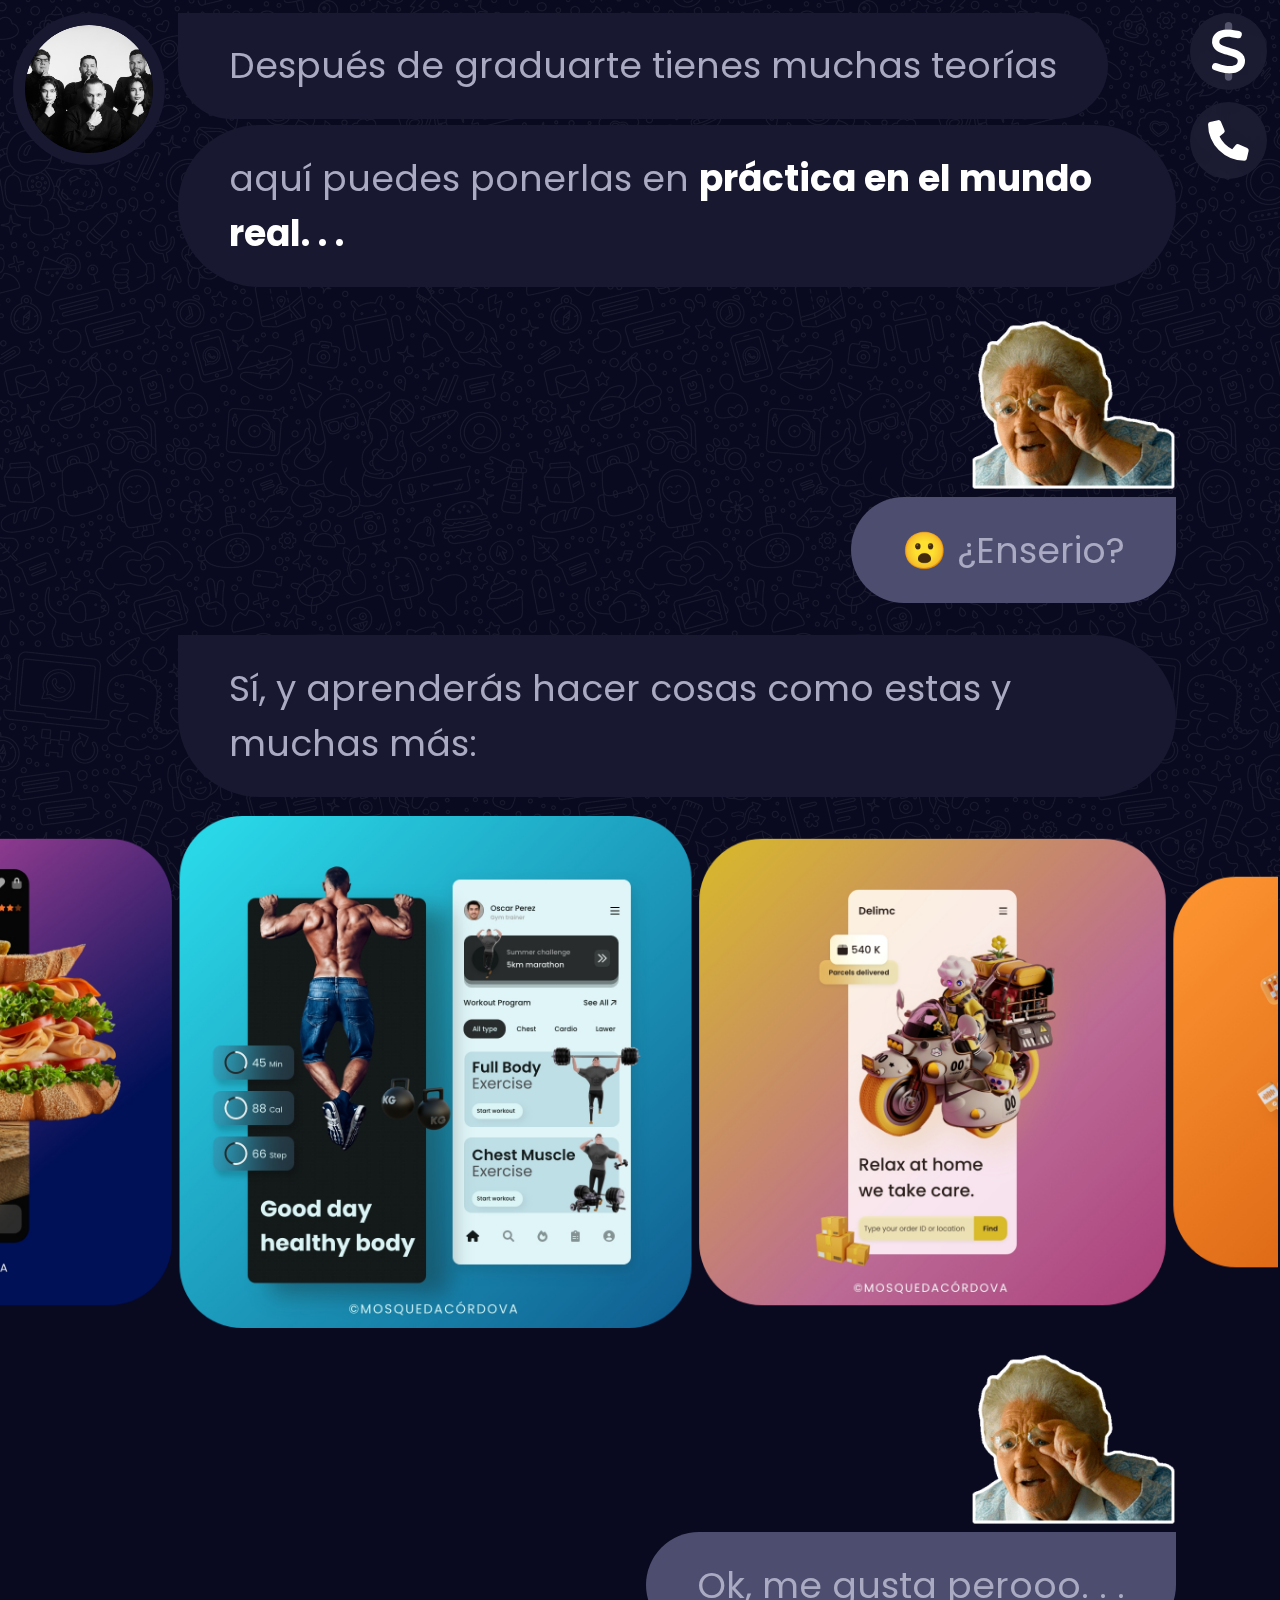
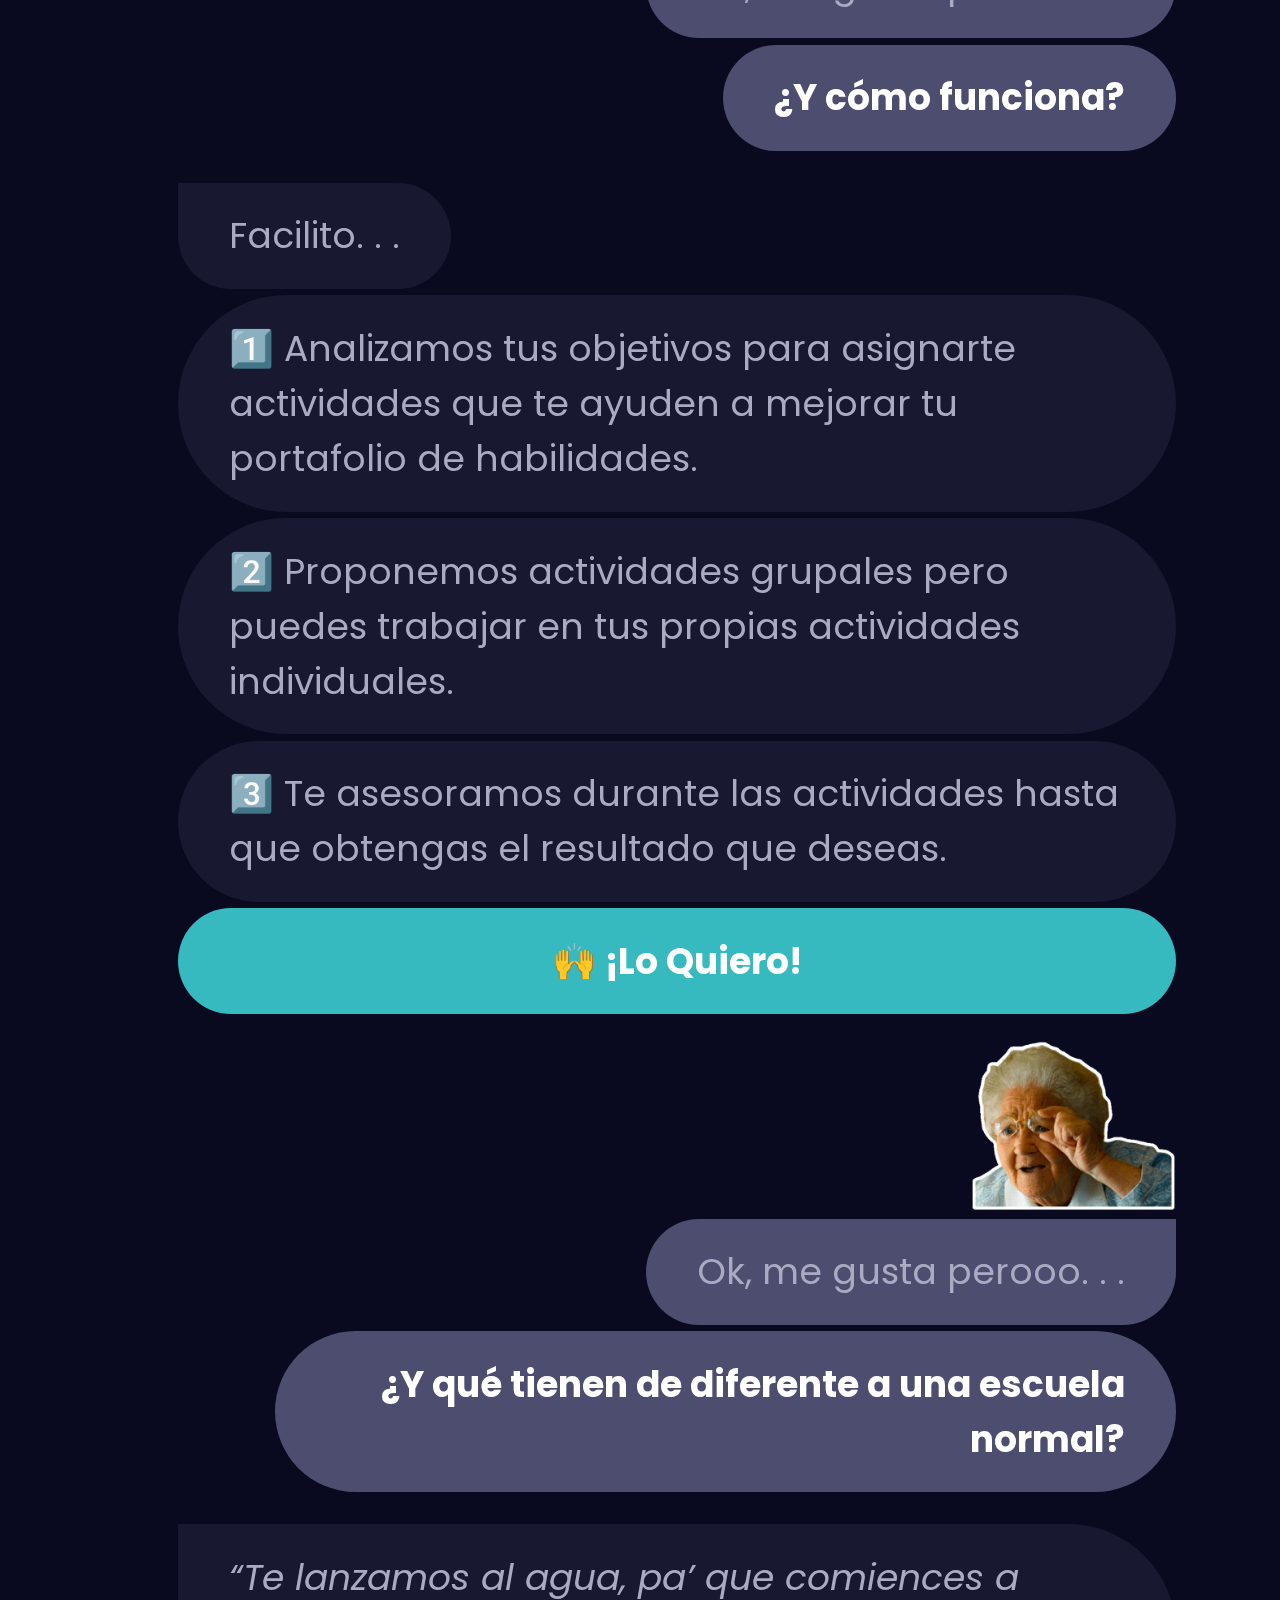
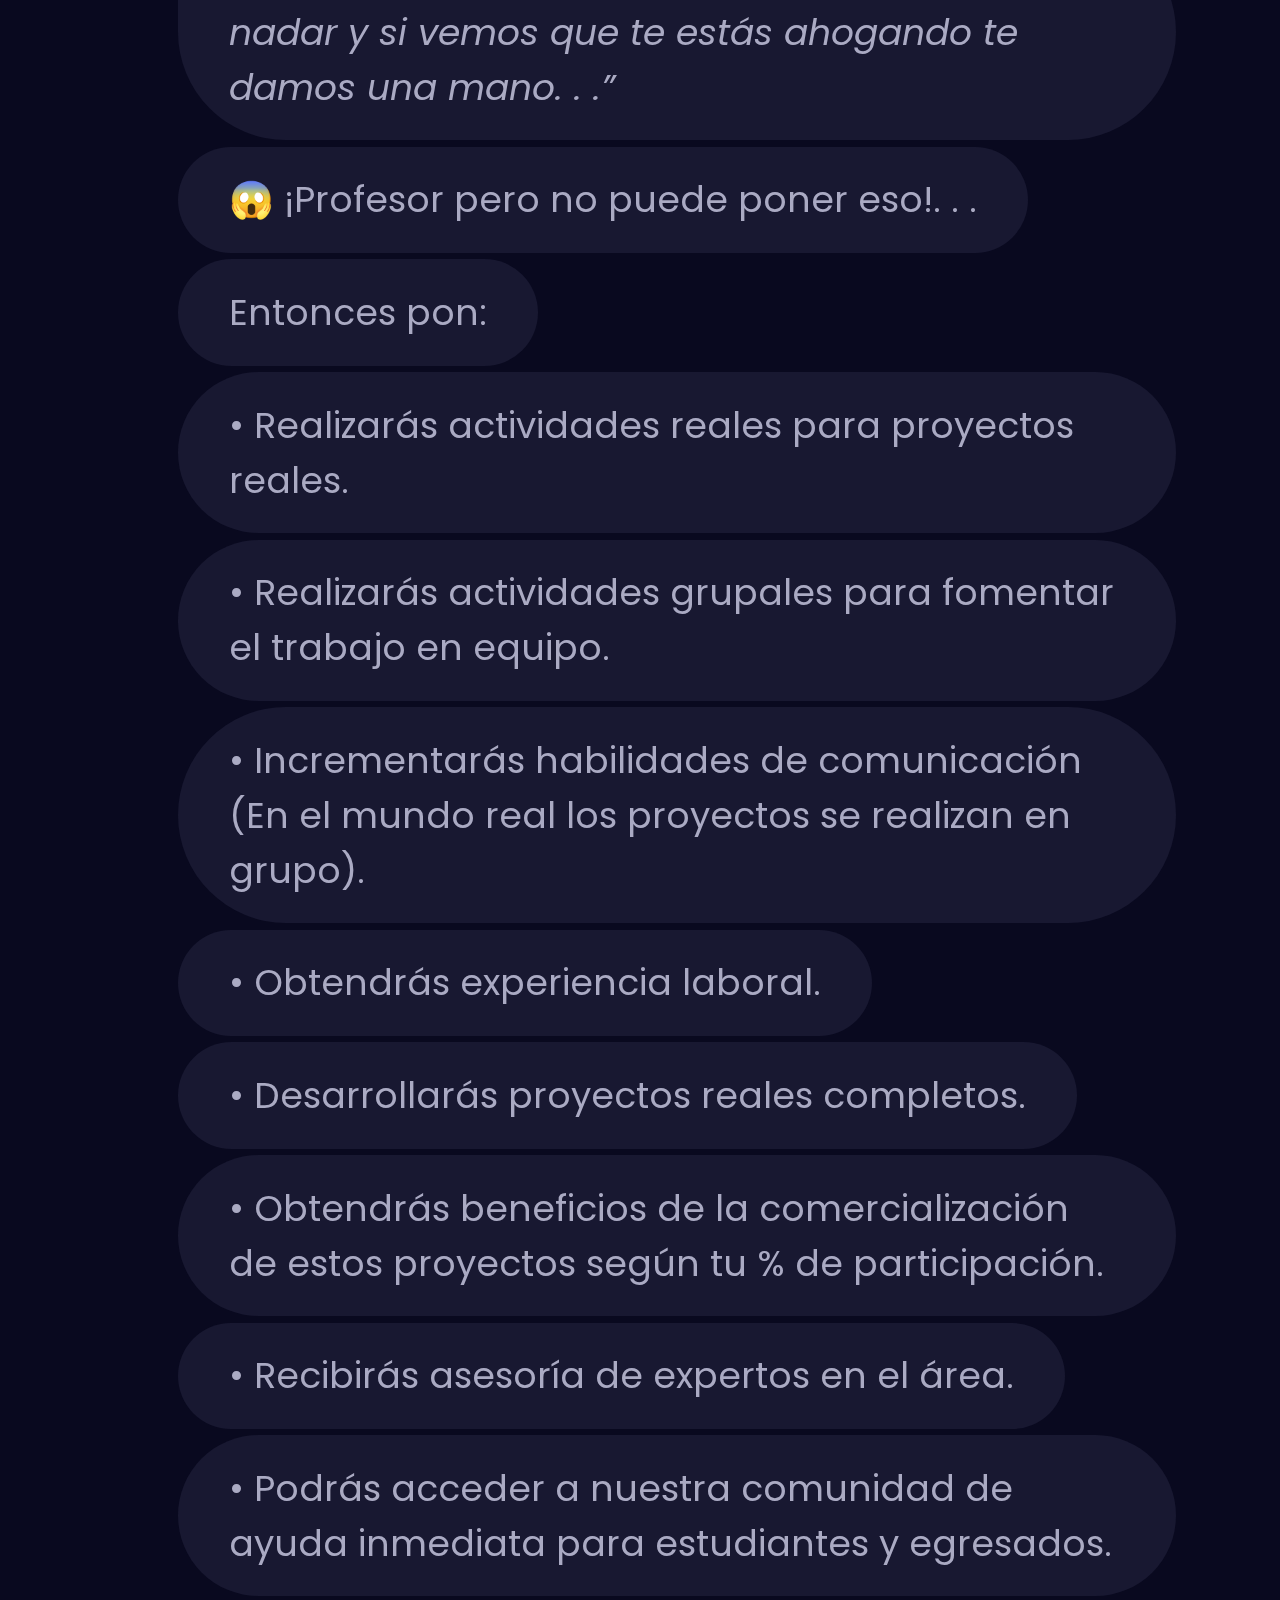
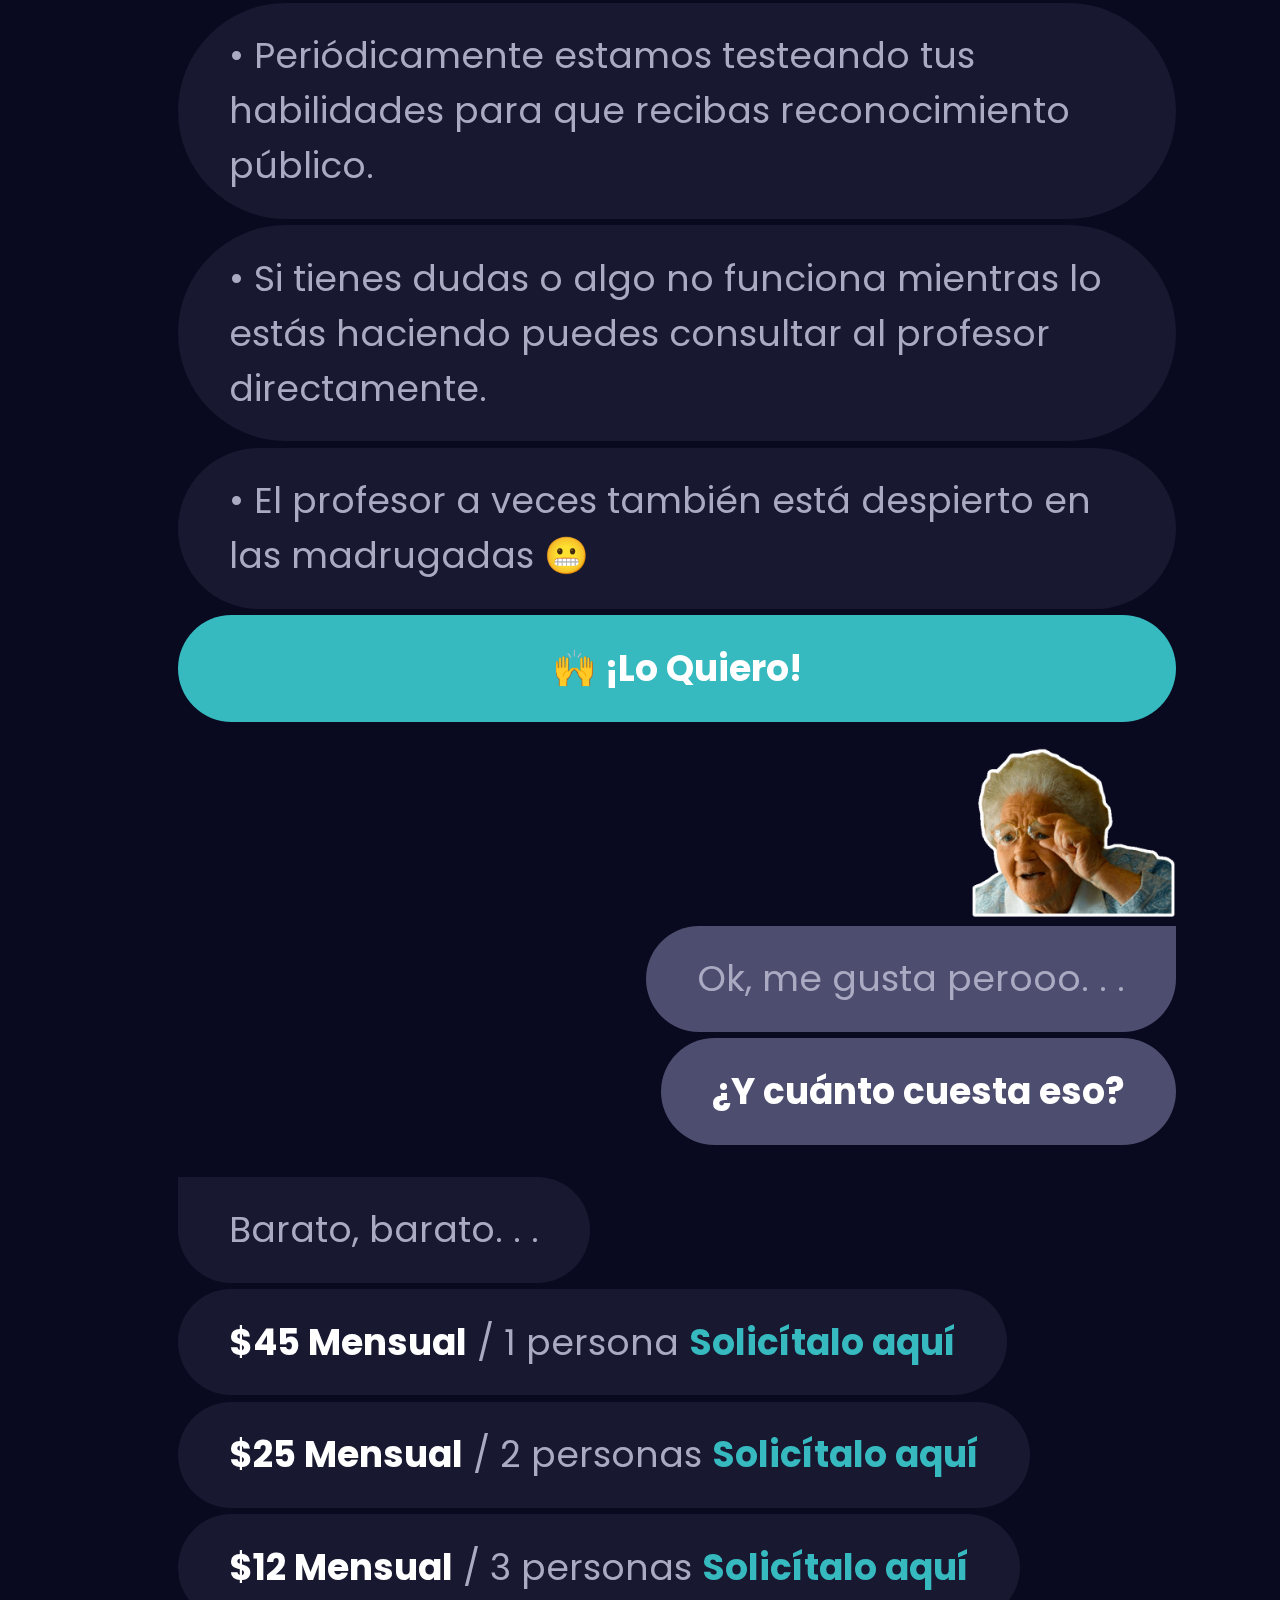
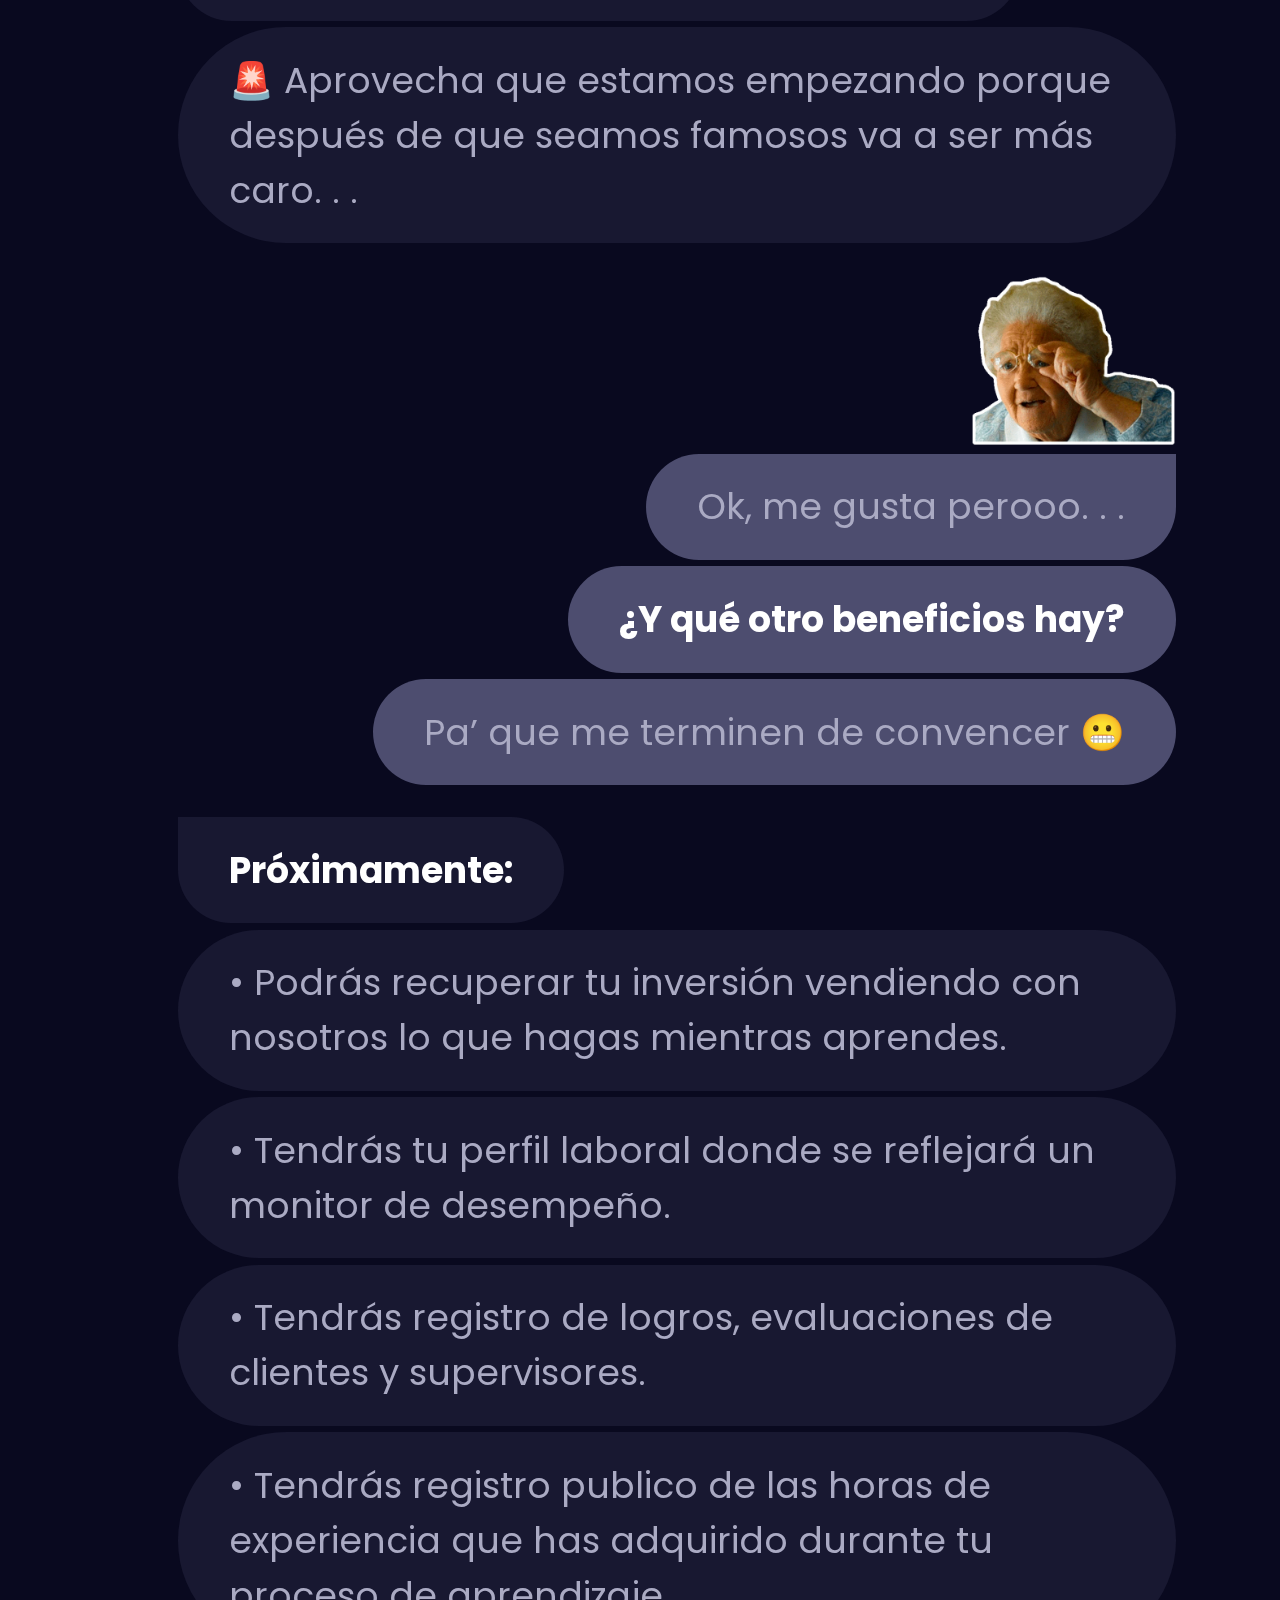
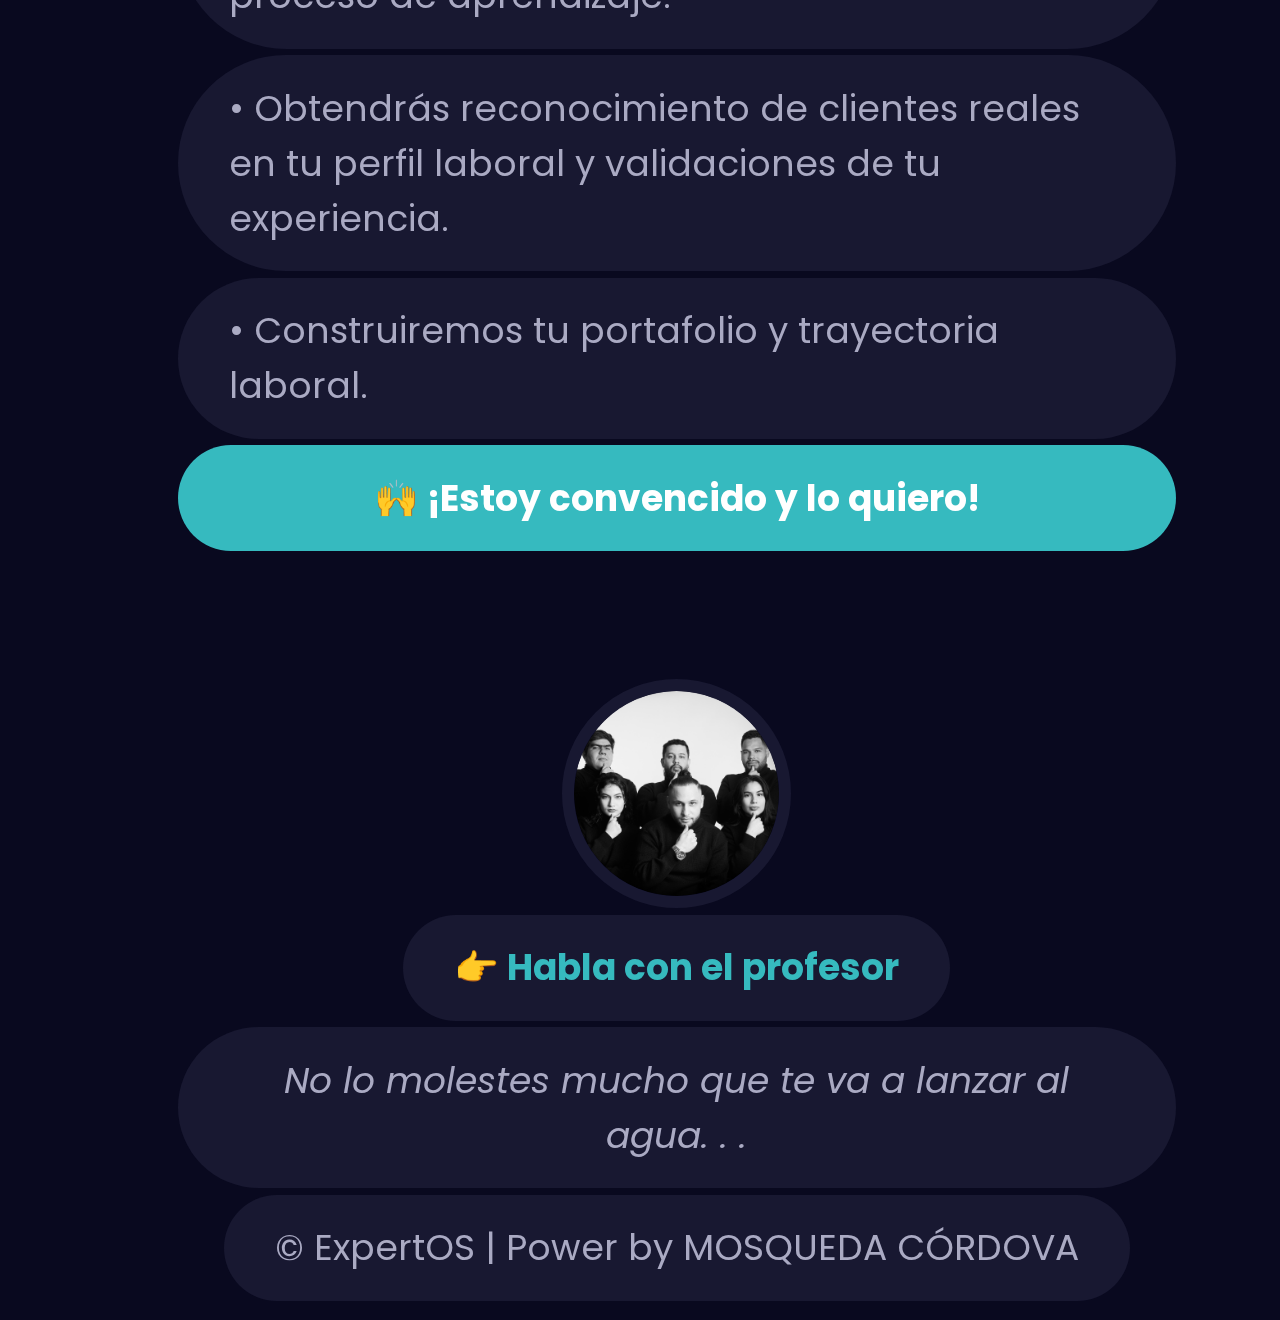
==== commit 5ecb4f2d: "anadir enlaces" ====
--- a/public/index.html
+++ b/public/index.html
@@ -45,7 +45,7 @@
     <img src="img/nosotros.png">
   </div>
   <section class="menu-principal">
-    <a href="#">
+    <a href="#precio">
       <svg xmlns="http://www.w3.org/2000/svg" viewBox="0 0 136 136">
         <g id="Group_56" data-name="Group 56" transform="translate(-2658 1645)">
           <circle id="Ellipse_6" data-name="Ellipse 6" cx="68" cy="68" r="68" transform="translate(2658 -1645)" fill="none"/>
@@ -56,7 +56,7 @@
         </g>
       </svg>   
     </a>
-    <a href="#">
+    <a href="https://api.whatsapp.com/send?phone=16188470531&text=Hola,%20deseo%20adquirir%20experiencia%20laboral,%20%C2%BFpueden%20ayudarme?%20gracias." target="_blank">
       <svg xmlns="http://www.w3.org/2000/svg" width="136" height="136" viewBox="0 0 136 136">
         <g id="Group_57" data-name="Group 57" transform="translate(-2658 1461)">
           <circle id="Ellipse_7" data-name="Ellipse 7" cx="68" cy="68" r="68" transform="translate(2658 -1461)" fill="none"/>
@@ -110,7 +110,7 @@
       <div class="msj">
         3️⃣ Te asesoramos durante las actividades hasta que obtengas el resultado que deseas.
       </div>
-      <a href="#" class="btn">
+      <a href="https://www.paypal.com/webapps/billing/plans/subscribe?plan_id=P-8BP80400P8922403UMP7EPZQ" target="_blank" class="btn">
         🙌 ¡Lo Quiero!
       </a>
     </div>
@@ -166,7 +166,7 @@
       <div class="msj">
         • El profesor a veces también está despierto en las madrugadas 😬
       </div>
-      <a href="#" class="btn">
+      <a href="https://www.paypal.com/webapps/billing/plans/subscribe?plan_id=P-8BP80400P8922403UMP7EPZQ" target="_blank" class="btn">
         🙌 ¡Lo Quiero!
       </a>
     </div>
@@ -231,14 +231,14 @@
         • Construiremos tu portafolio y trayectoria laboral.
       </div>
       
-      <a href="#" class="btn">
+      <a href="https://www.paypal.com/webapps/billing/plans/subscribe?plan_id=P-8BP80400P8922403UMP7EPZQ" target="_blank" class="btn">
         🙌 ¡Estoy convencido y lo quiero!
       </a>
     </div>
     <div class="mis-msjs pie">
       <img src="img/nosotros.png"><br>
       <div class="msj">
-        <a href="#">👉 Habla con el profesor</a>
+        <a href="https://api.whatsapp.com/send?phone=16188470531&text=Hola,%20deseo%20adquirir%20experiencia%20laboral,%20%C2%BFpueden%20ayudarme?%20gracias." target="_blank">👉 Habla con el profesor</a>
       </div>
       <div class="msj">
         <em>No lo molestes mucho que te va a lanzar al agua. . .</em> 
--- a/public/css/style.css
+++ b/public/css/style.css
@@ -86,7 +86,7 @@
 .tus-msjs div{
   display: inline-block;
   background: #4D4D6F;
-  max-width: 90%;
+  max-width: 80%;
   margin-bottom: 1vw;
   padding: 2vw 4vw;
   text-align: right;
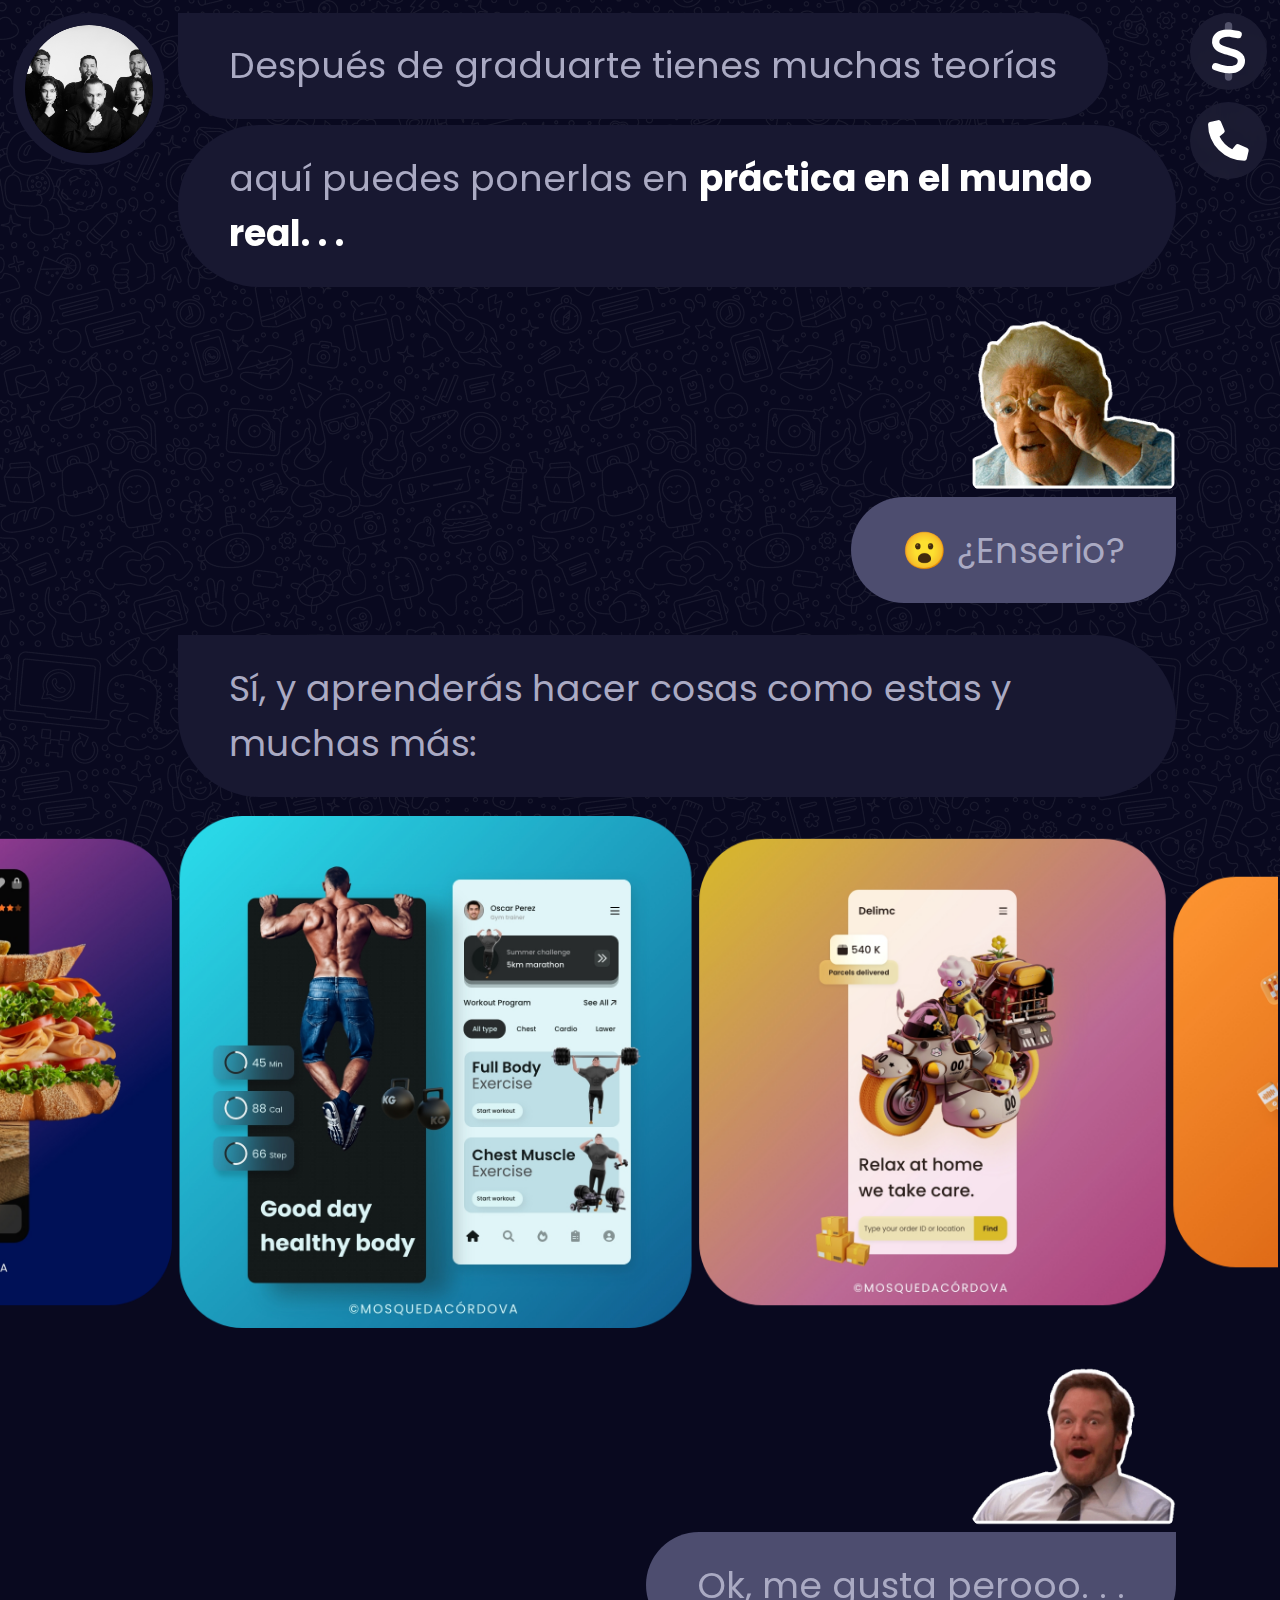
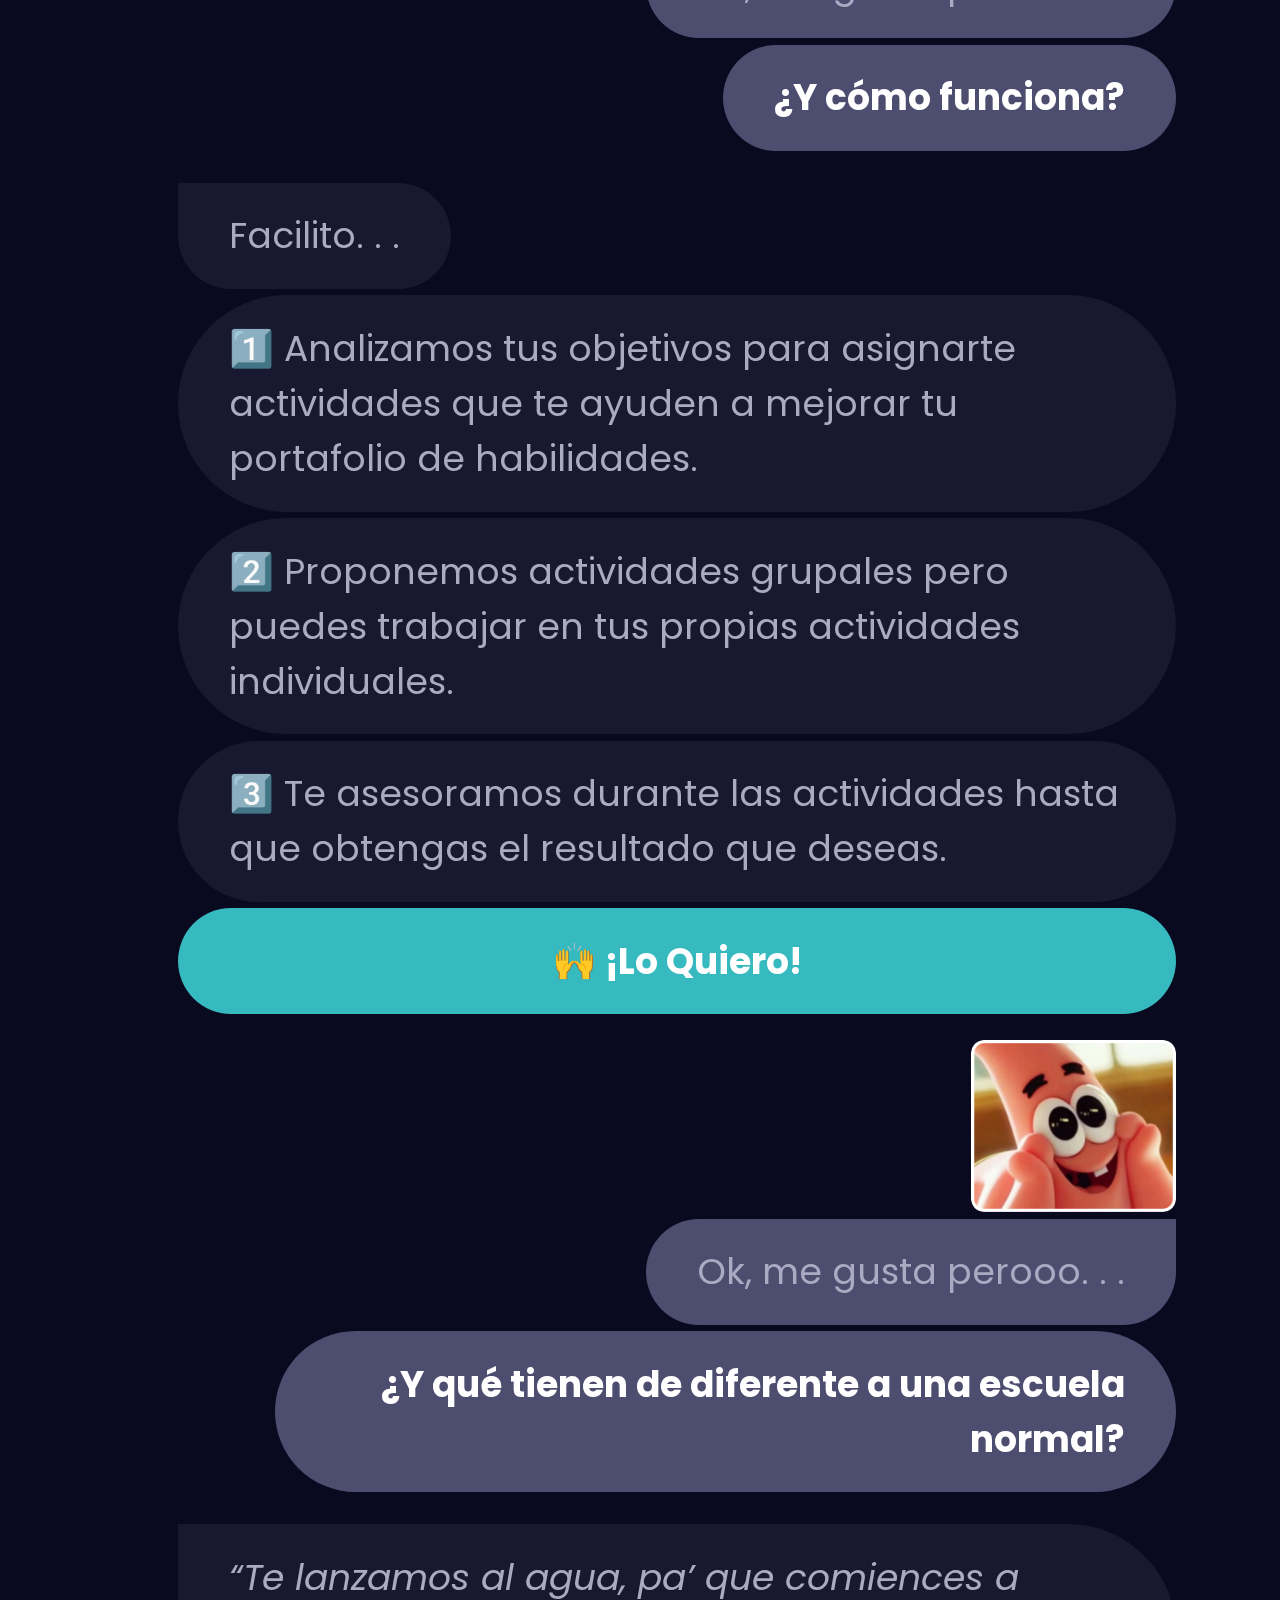
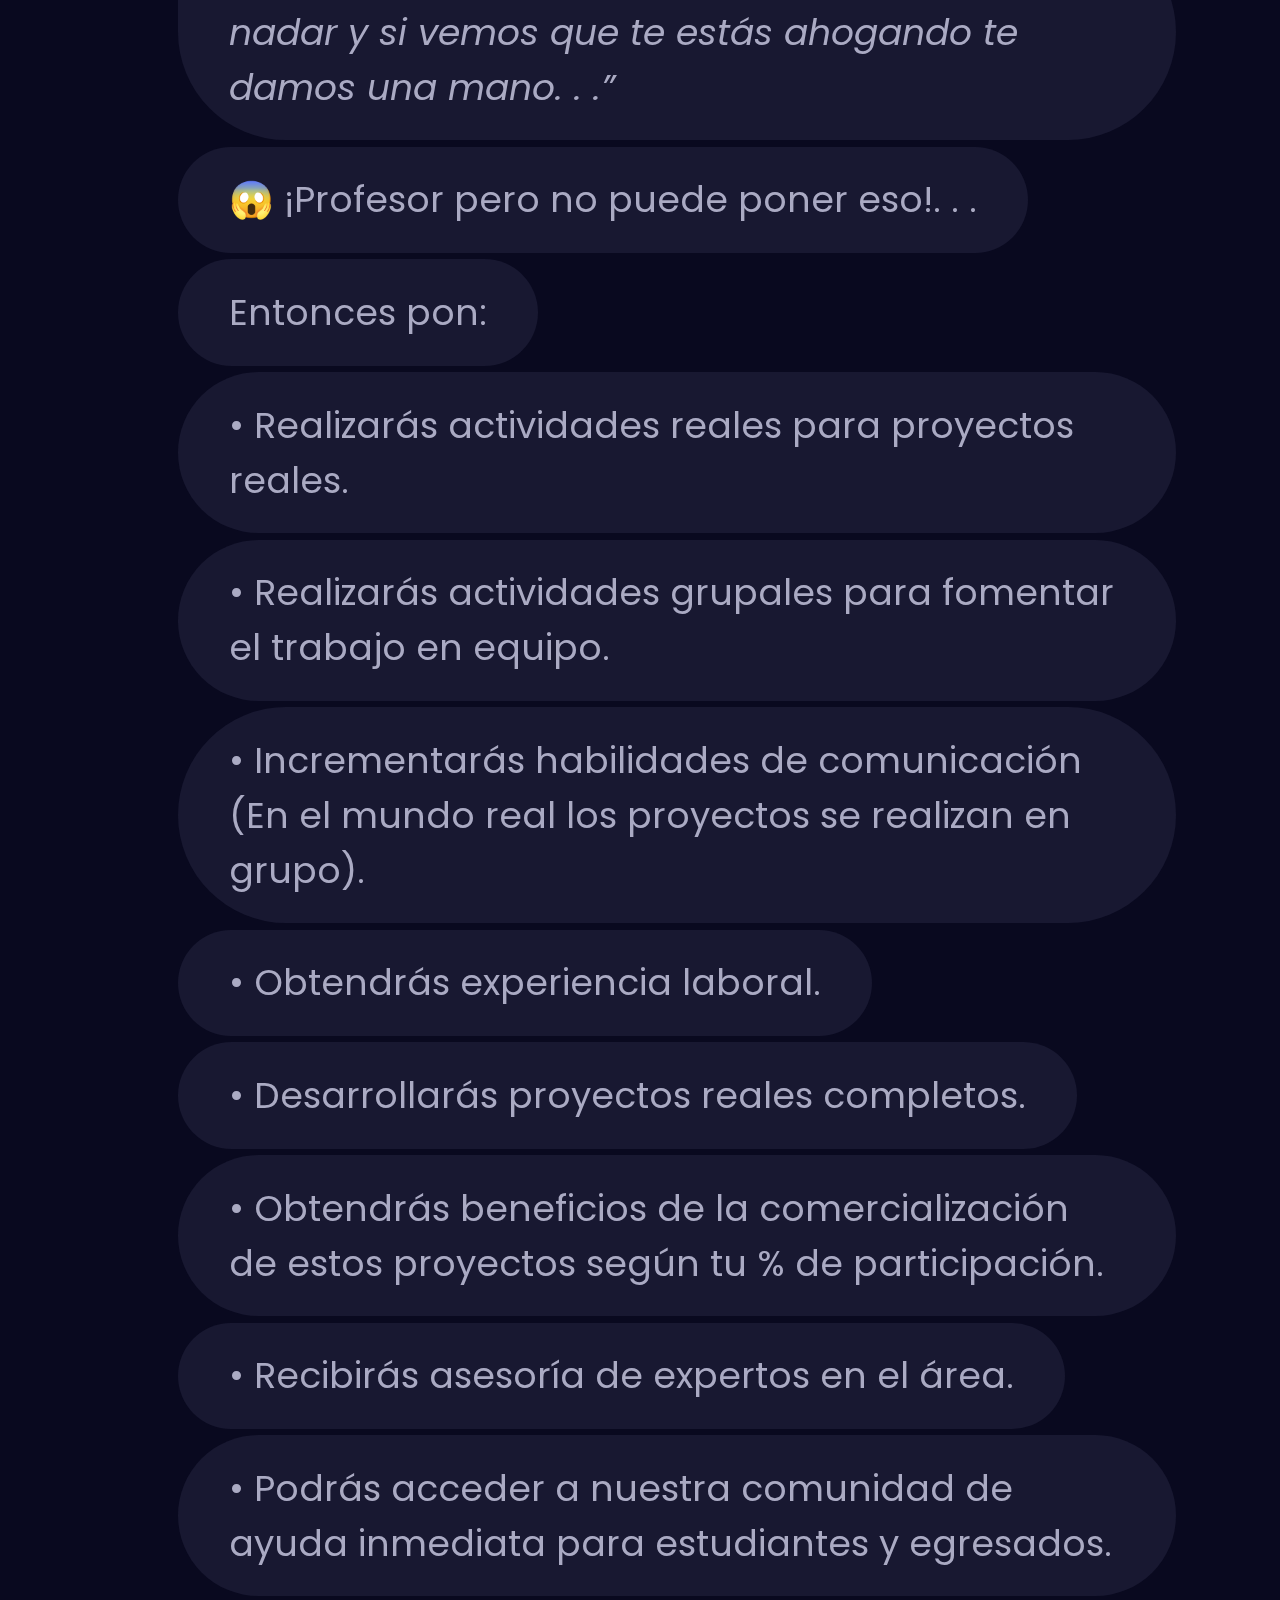
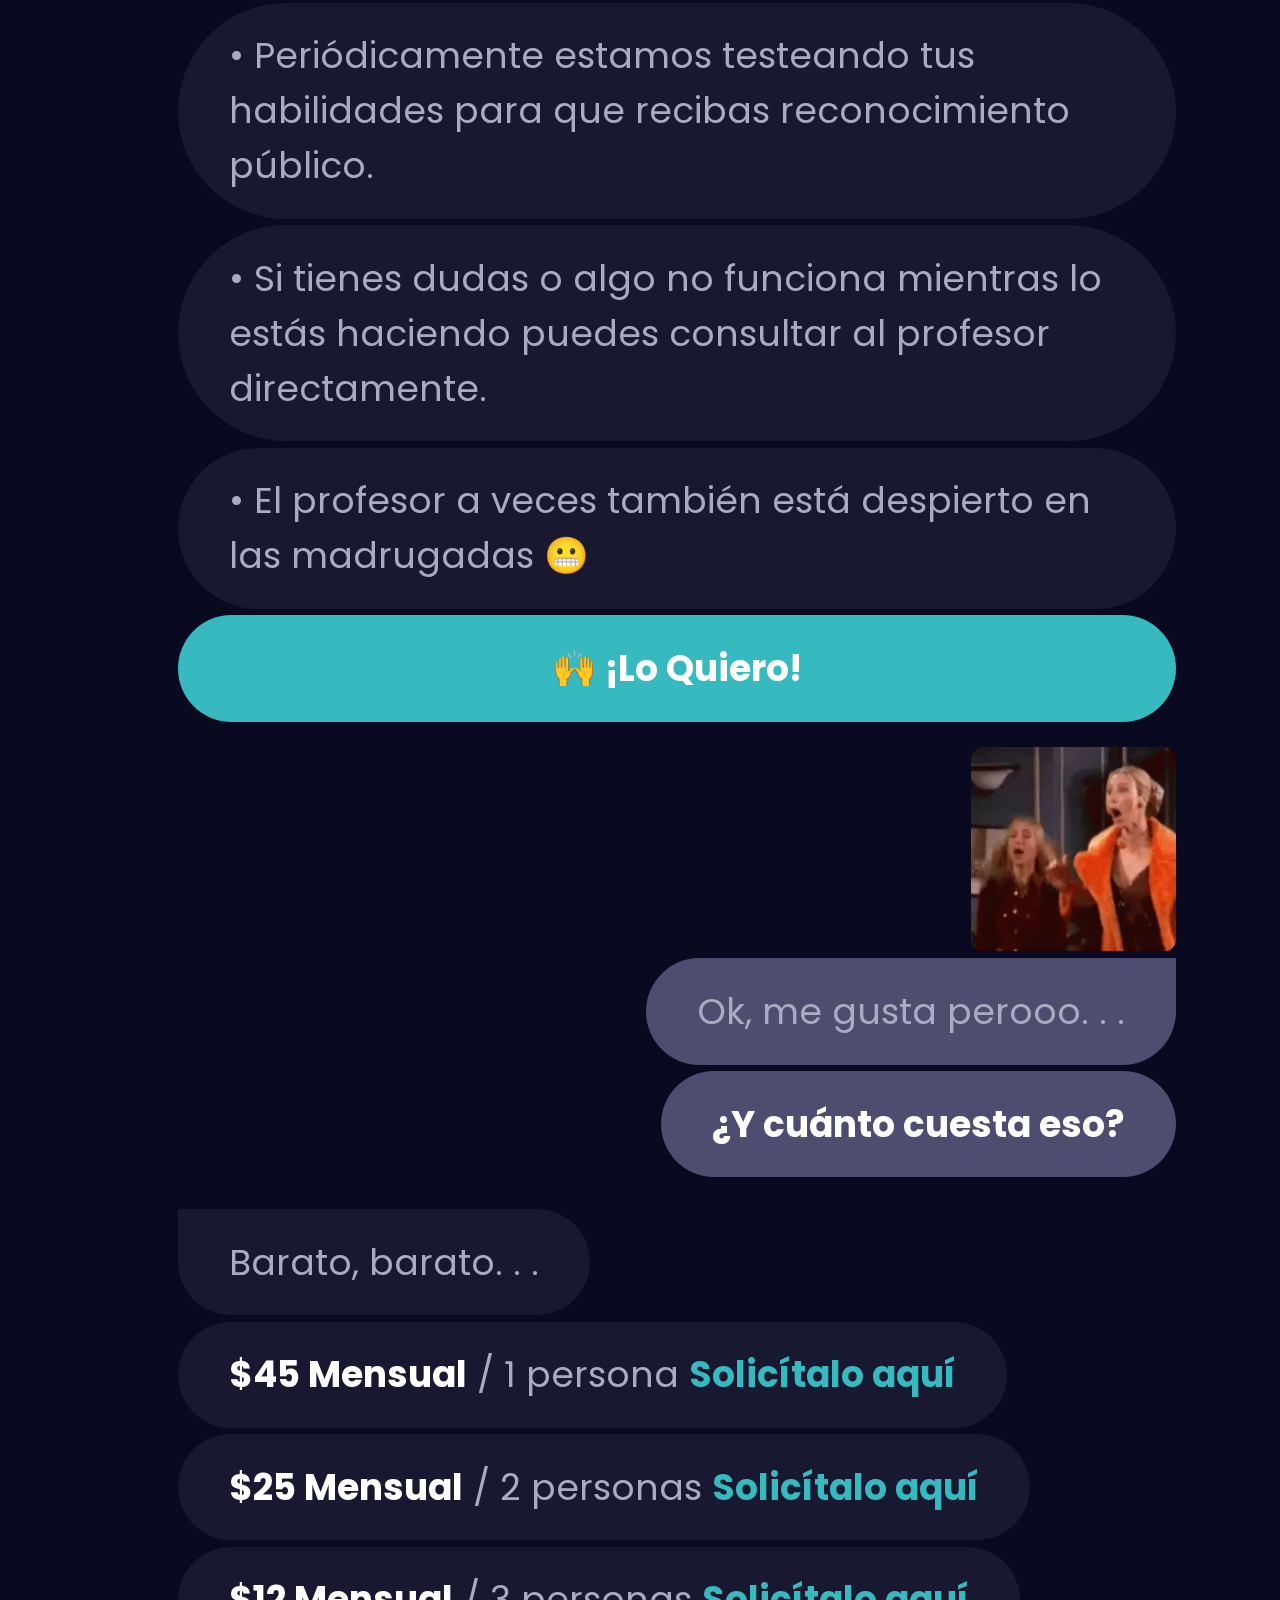
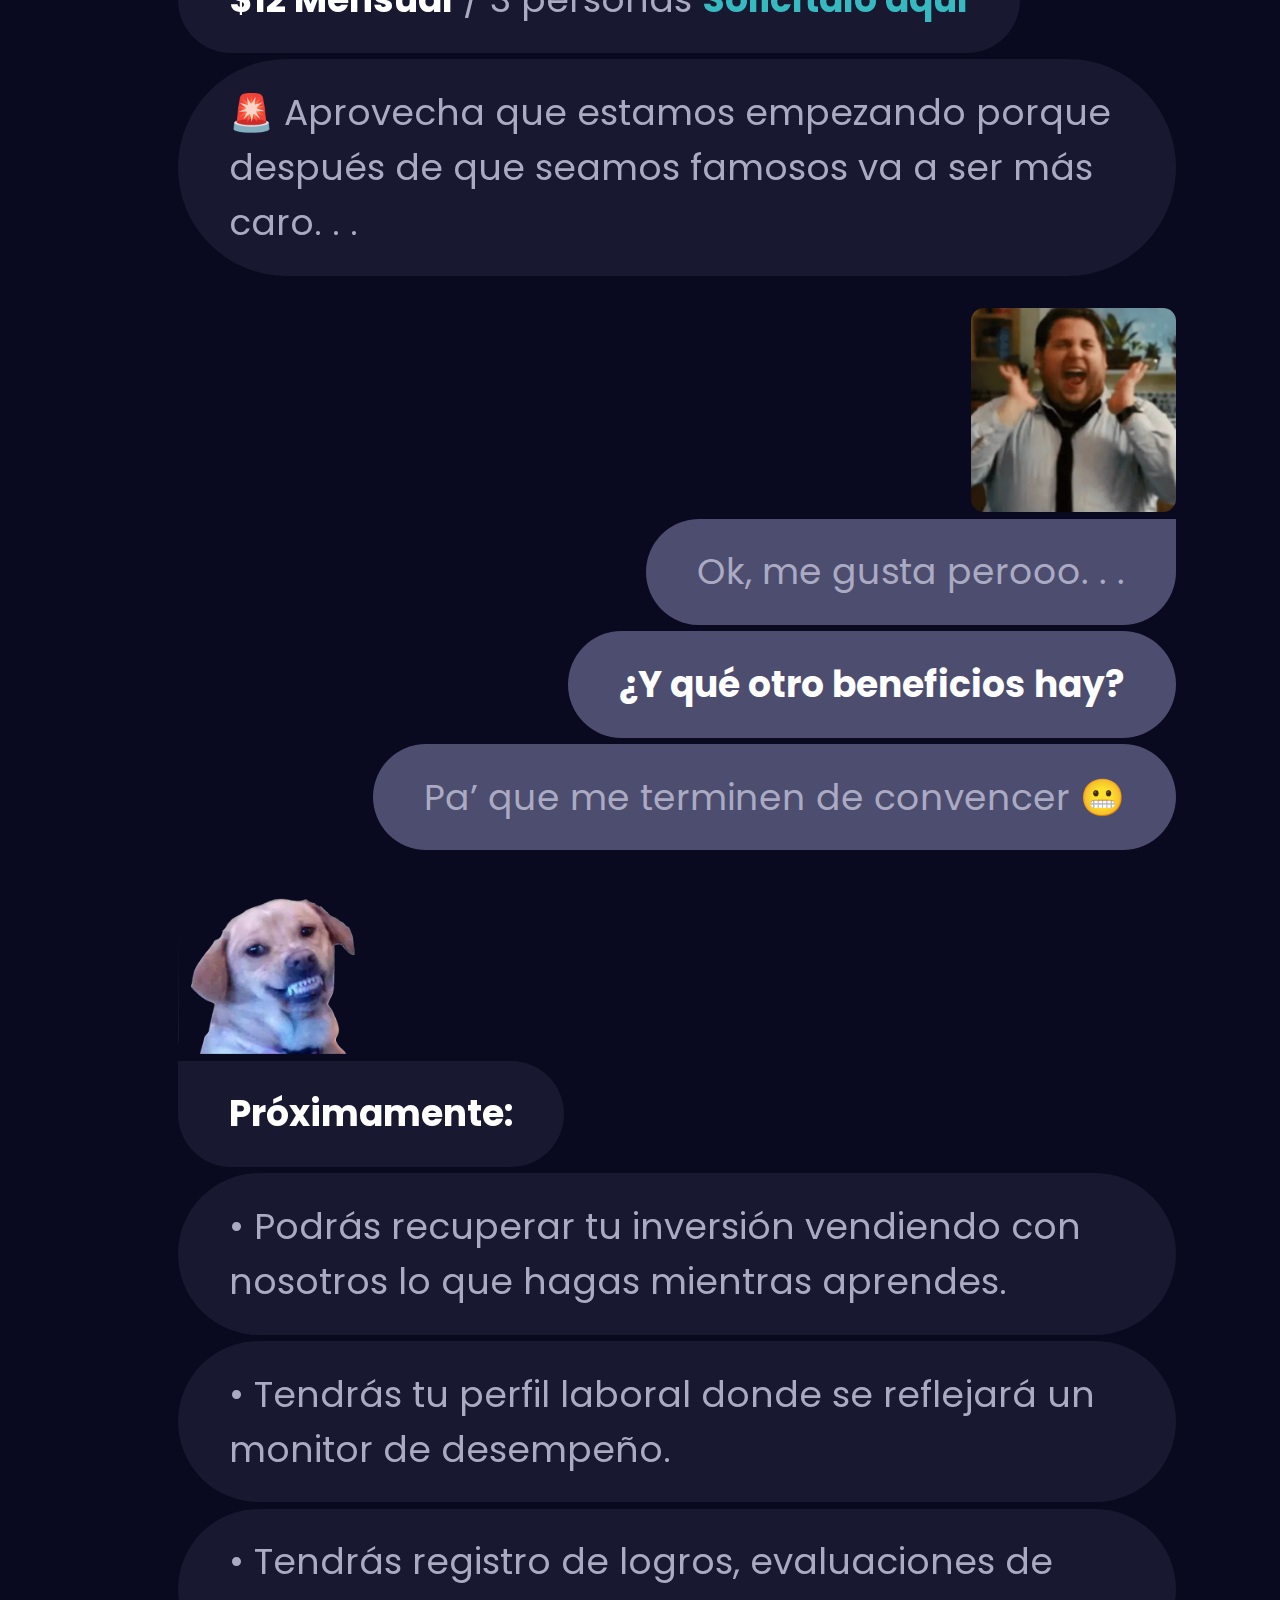
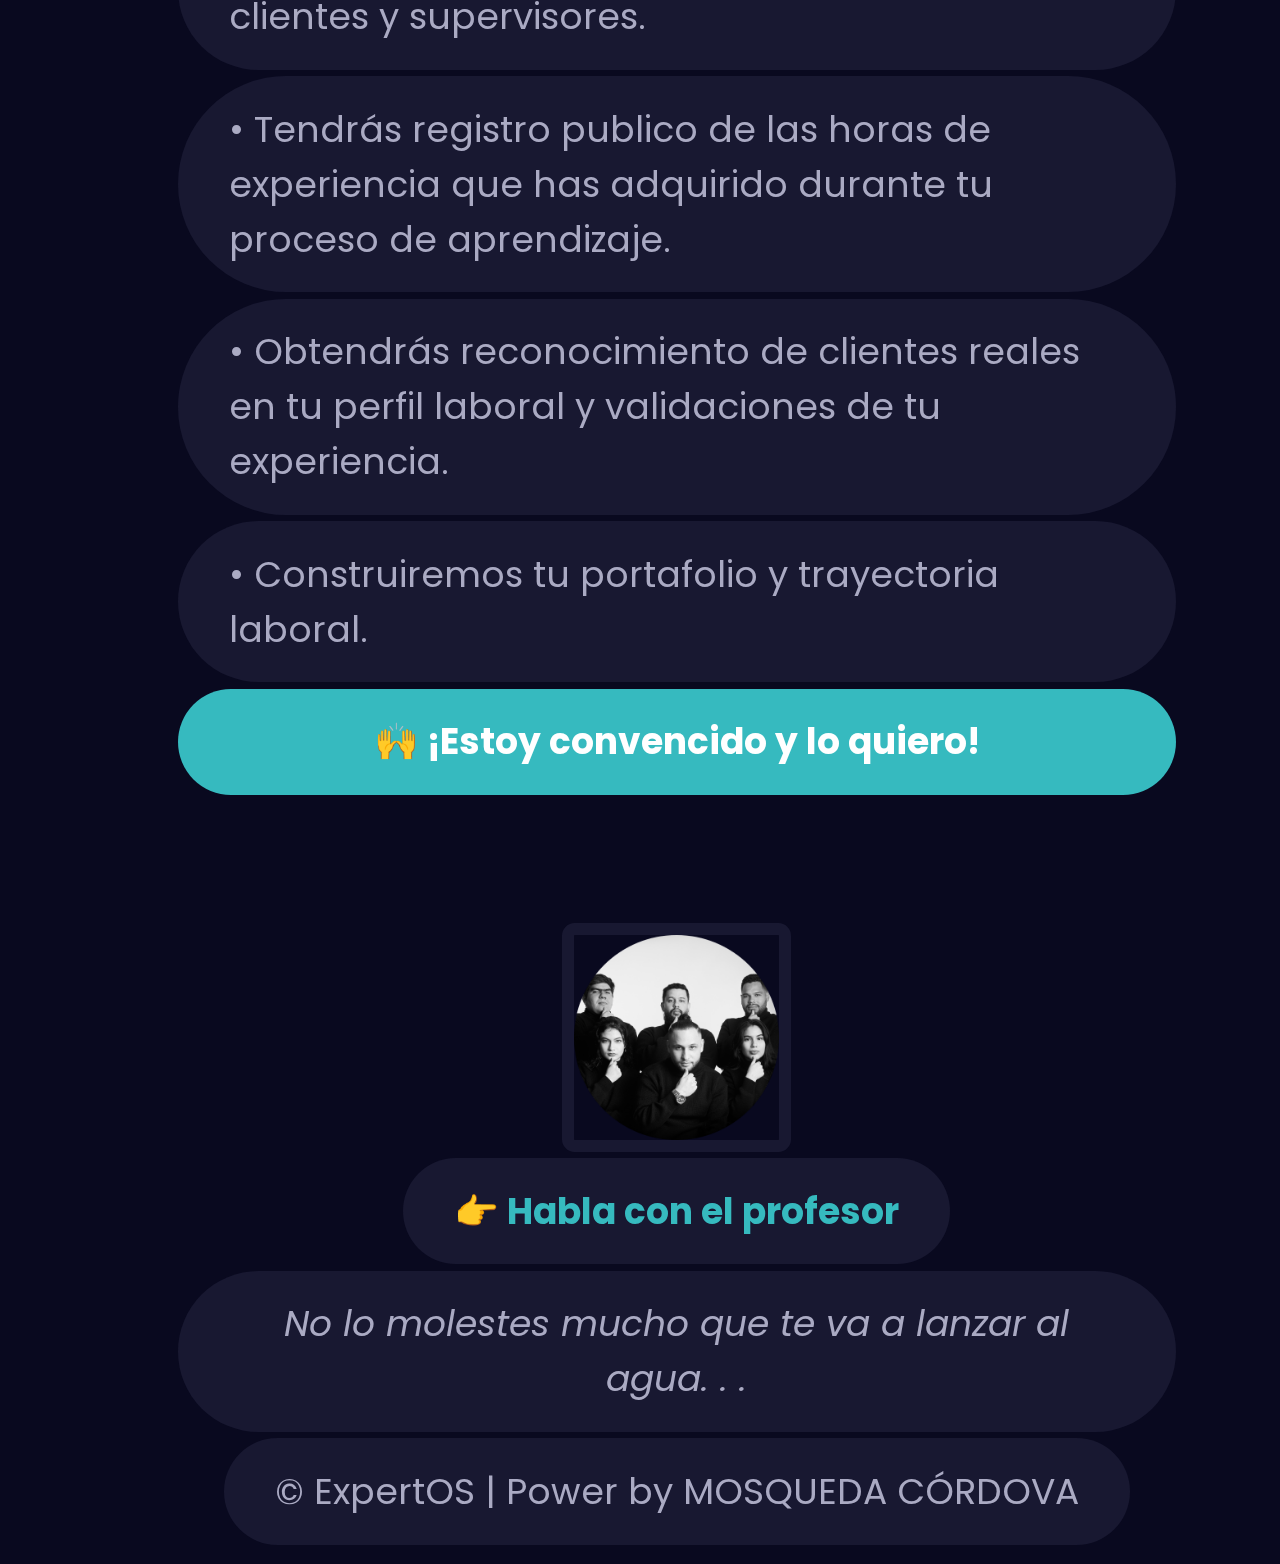
==== commit 51683a14: "Mejorando stickers" ====
--- a/public/index.html
+++ b/public/index.html
@@ -75,7 +75,7 @@
       </div>
     </div>
     <div class="tus-msjs">
-      <img src="img/stikertest.png"><br>
+      <img src="img/ST NTC.png"><br>
       <div class="primer-msj">
         😮 ¿Enserio?
       </div>
@@ -89,7 +89,7 @@
       <img src="img/ejemplos.png">
     </div>
     <div class="tus-msjs">
-      <img src="img/stikertest.png"><br>
+      <img src="img/ST Sorprendido.png"><br>
       <div class="primer-msj">
         Ok, me gusta perooo. . .
       </div><br>
@@ -115,7 +115,7 @@
       </a>
     </div>
     <div class="tus-msjs">
-      <img src="img/stikertest.png"><br>
+      <img src="img/ST Encantado.png"><br>
       <div class="primer-msj">
         Ok, me gusta perooo. . .
       </div><br>
@@ -171,7 +171,7 @@
       </a>
     </div>
     <div class="tus-msjs">
-      <img src="img/stikertest.png"><br>
+      <img src="img/ST Muy Feliz.webp"><br>
       <div class="primer-msj">
         Ok, me gusta perooo. . .
       </div><br>
@@ -187,17 +187,17 @@
         <b>$45 Mensual</b> / 1 persona <a href="https://www.paypal.com/webapps/billing/plans/subscribe?plan_id=P-8BP80400P8922403UMP7EPZQ" target="_blank">Solicítalo aquí</a>
       </div>
       <div class="msj">
-        <b>$25 Mensual</b> / 2 personas <a href="#" target="_blank">Solicítalo aquí</a>
-      </div>
-      <div class="msj">
-        <b>$12 Mensual</b> / 3 personas <a href="#" target="_blank">Solicítalo aquí</a>
+        <b>$25 Mensual</b> / 2 personas <a href="https://api.whatsapp.com/send?phone=16188470531&text=Hola,%20deseo%20adquirir%20expereincia%20laboral%20para%20dos%20personas,%20pueden%20ayudarme?%20gracias." target="_blank">Solicítalo aquí</a>
+      </div>
+      <div class="msj">
+        <b>$12 Mensual</b> / 3 personas <a href="https://api.whatsapp.com/send?phone=16188470531&text=Hola,%20deseo%20adquirir%20expereincia%20laboral%20para%20tres%20personas,%20pueden%20ayudarme?%20gracias." target="_blank">Solicítalo aquí</a>
       </div>
       <div class="msj">
         🚨 Aprovecha que estamos empezando porque después de que seamos famosos va a ser más caro. . .
       </div>
     </div>
     <div class="tus-msjs">
-      <img src="img/stikertest.png"><br>
+      <img src="img/ST Super Feliz.webp"><br>
       <div class="primer-msj">
         Ok, me gusta perooo. . .
       </div><br>
@@ -209,6 +209,7 @@
       </div>
     </div>
     <div class="mis-msjs">
+      <img src="img/ST Sarcastico.png"><br>
       <div class="primer-msj">
         <b>Próximamente:</b>
       </div>
--- a/public/css/style.css
+++ b/public/css/style.css
@@ -104,6 +104,7 @@
 .zona-msj .mis-msjs img,.zona-msj .tus-msjs img{
   margin-bottom: 1vw;
   width: 32vw;
+  border-radius: 2vw;
 }
 .btn{
   display: block;
--- a/public/css/escritorio.css
+++ b/public/css/escritorio.css
@@ -63,6 +63,7 @@
 .zona-msj .mis-msjs img,.zona-msj .tus-msjs img{
   margin-bottom: 0.5vw;
   width: 16vw;
+  border-radius: 1vw;
 }
 .tus-msjs div{
   margin-bottom: 0.5vw;
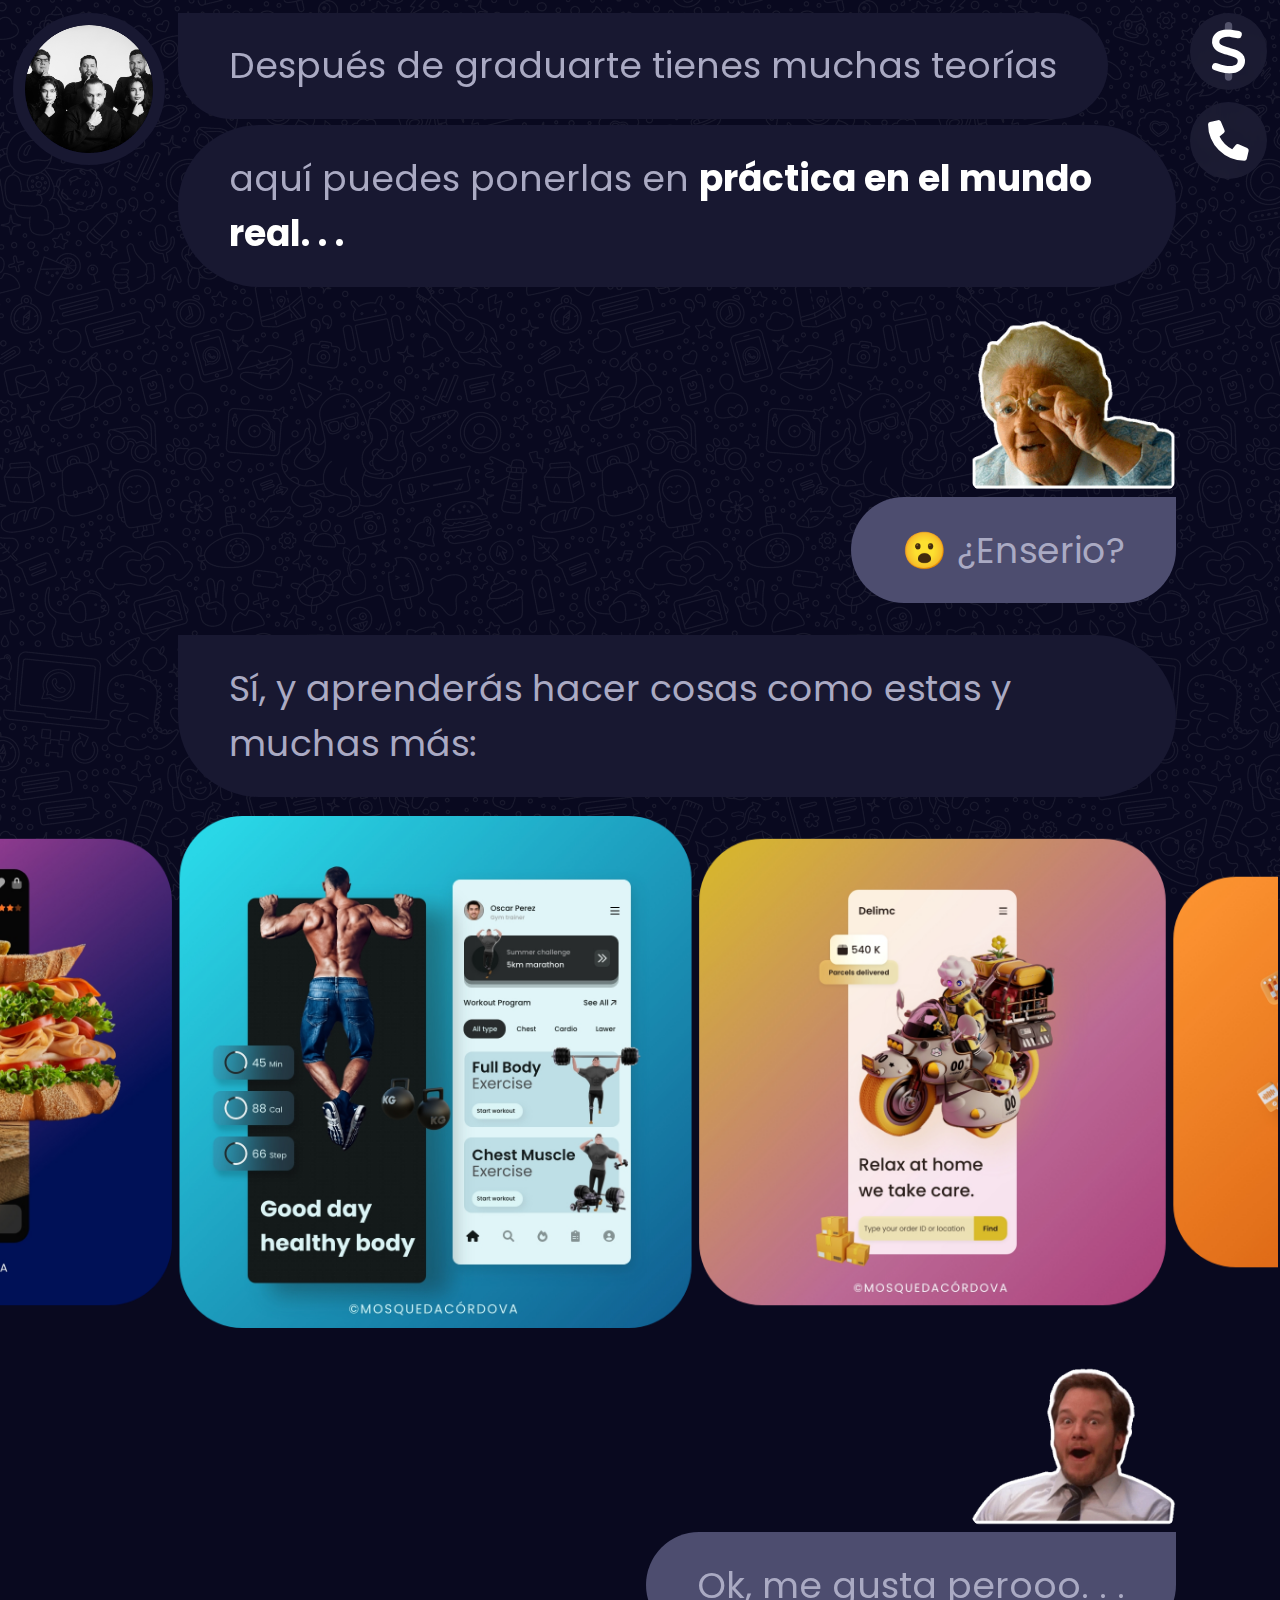
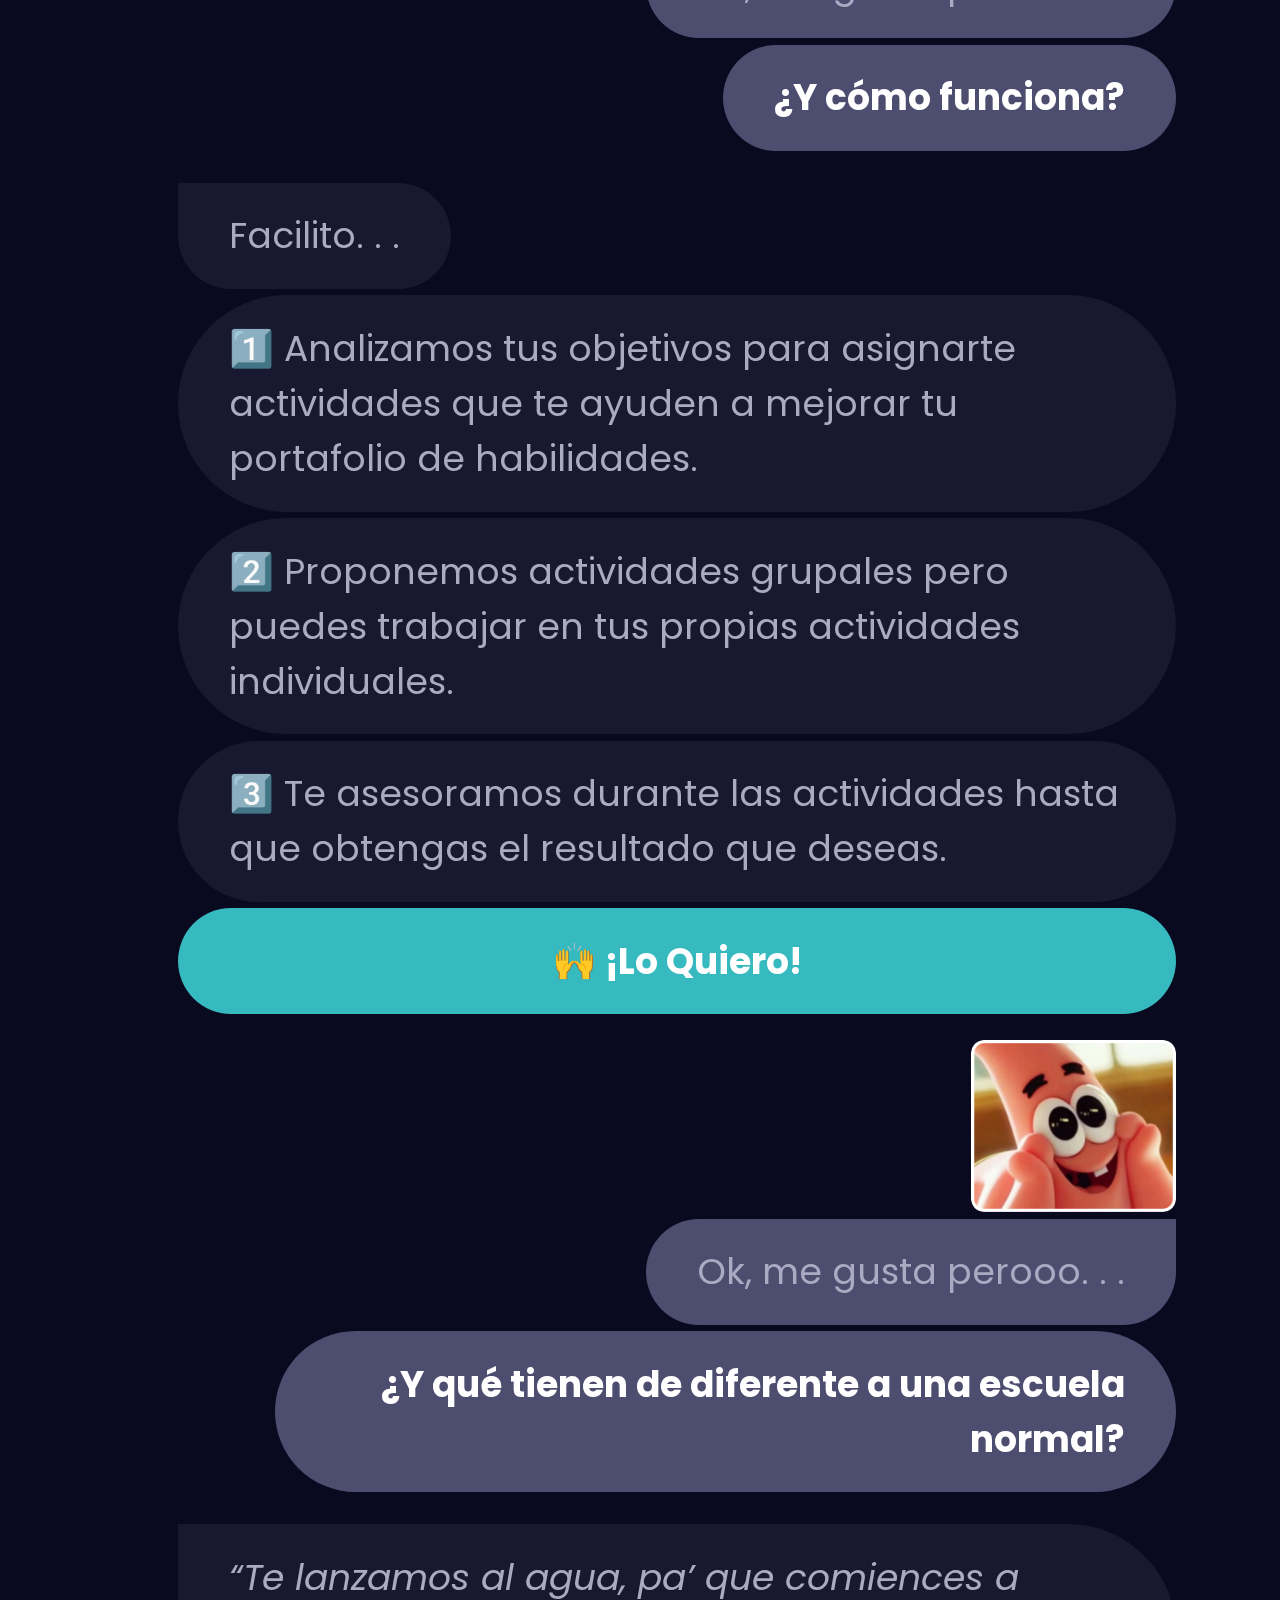
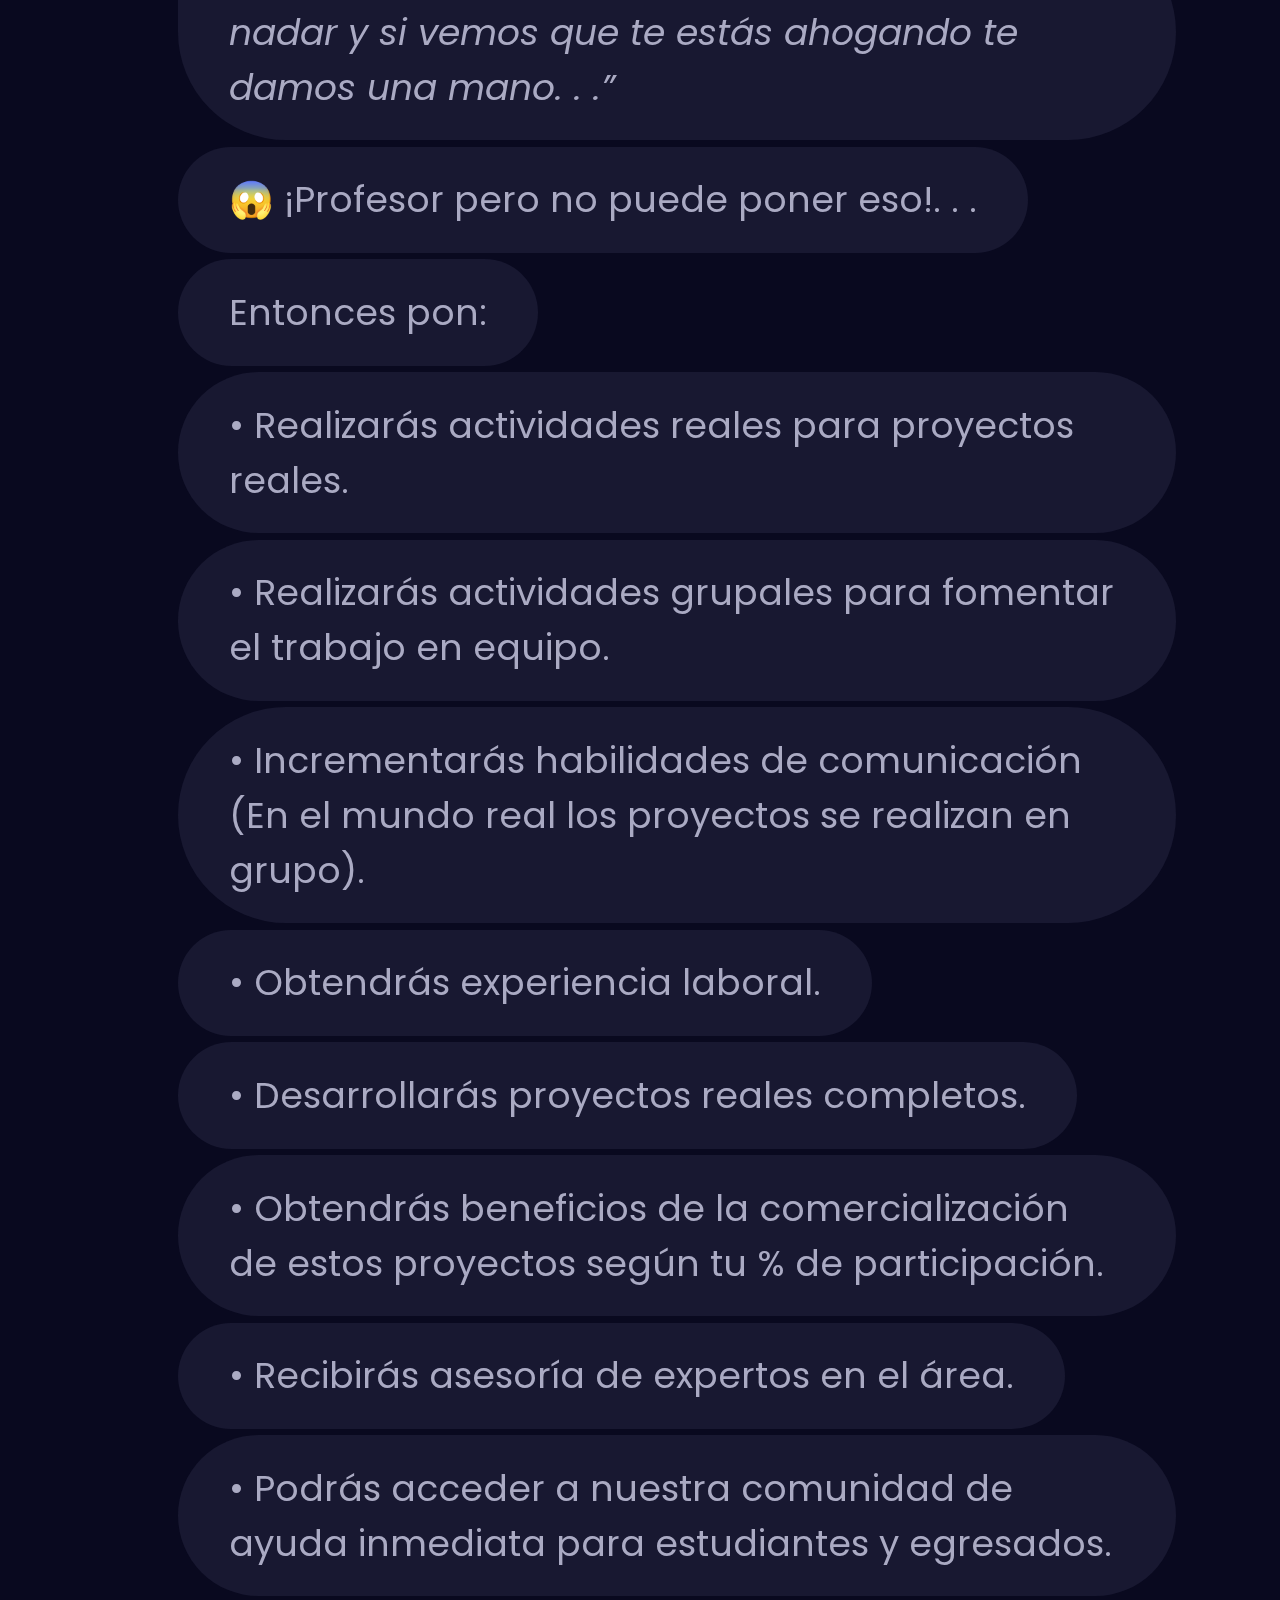
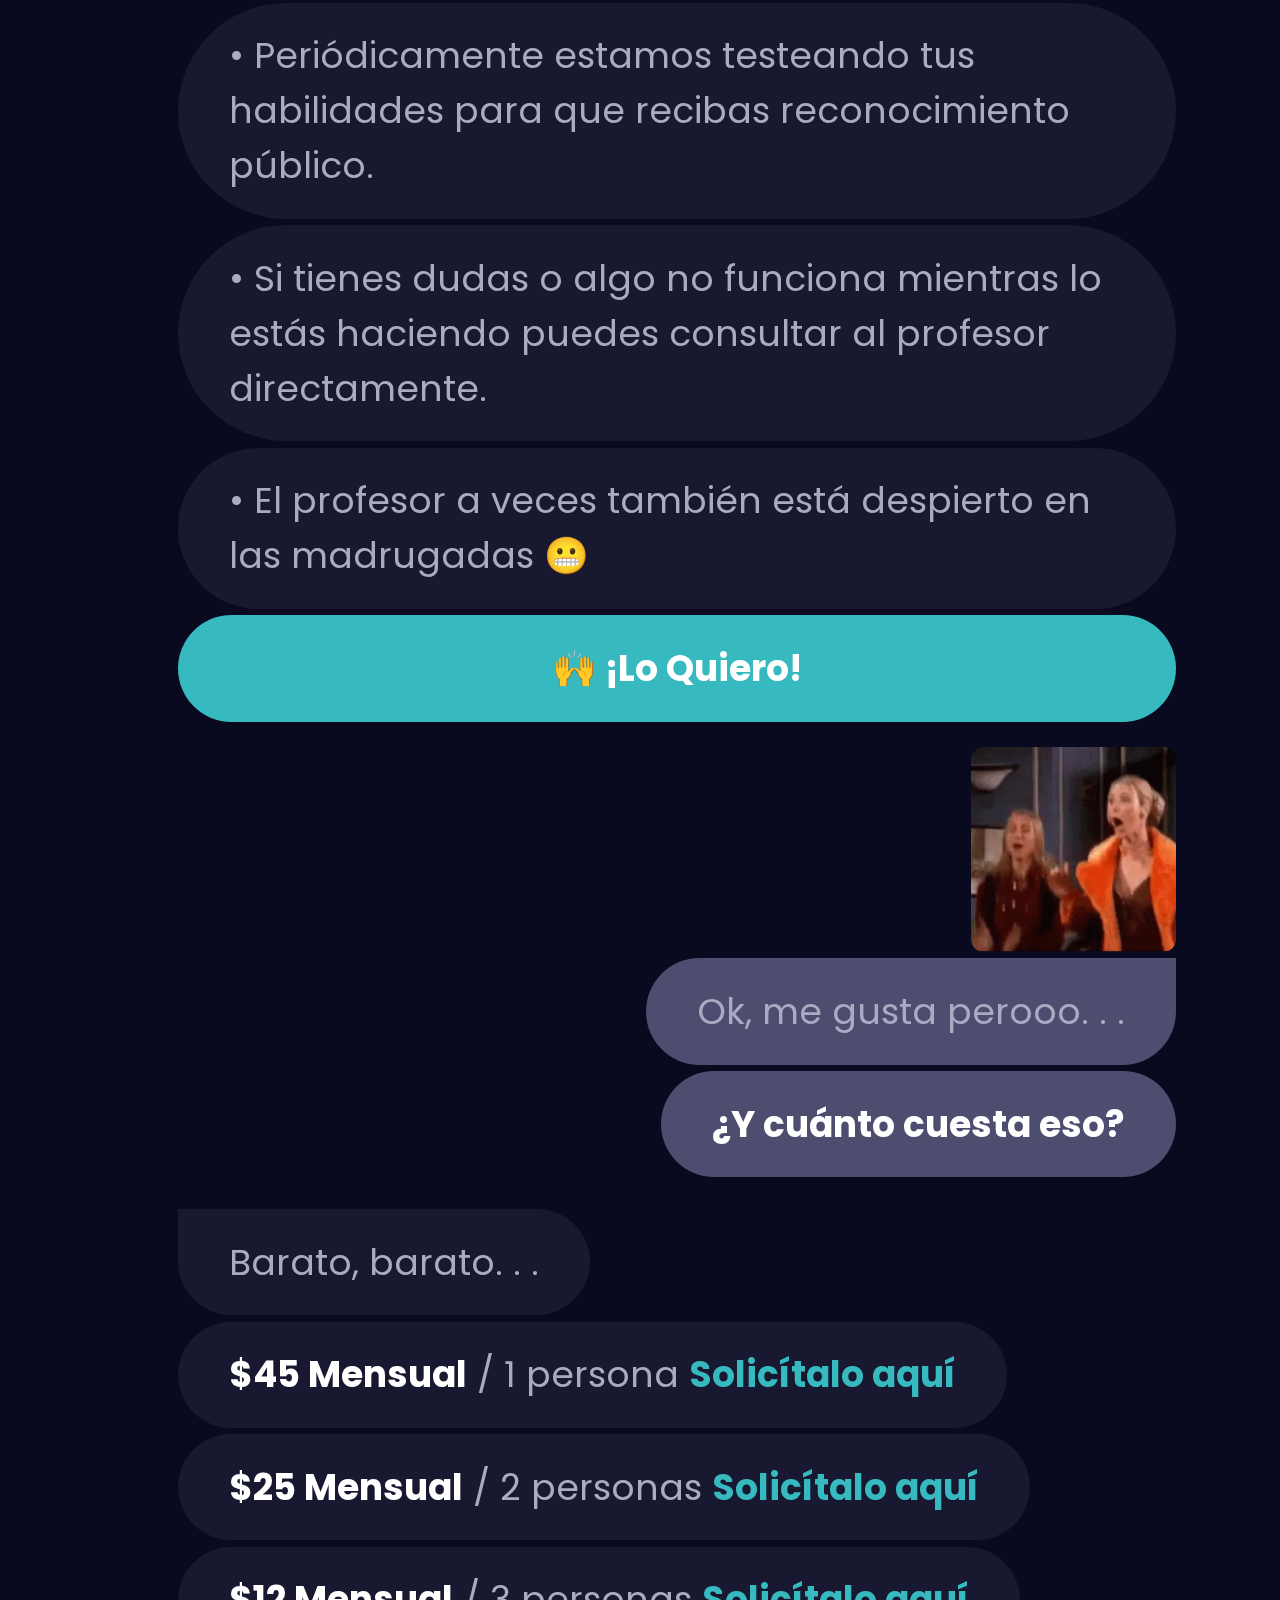
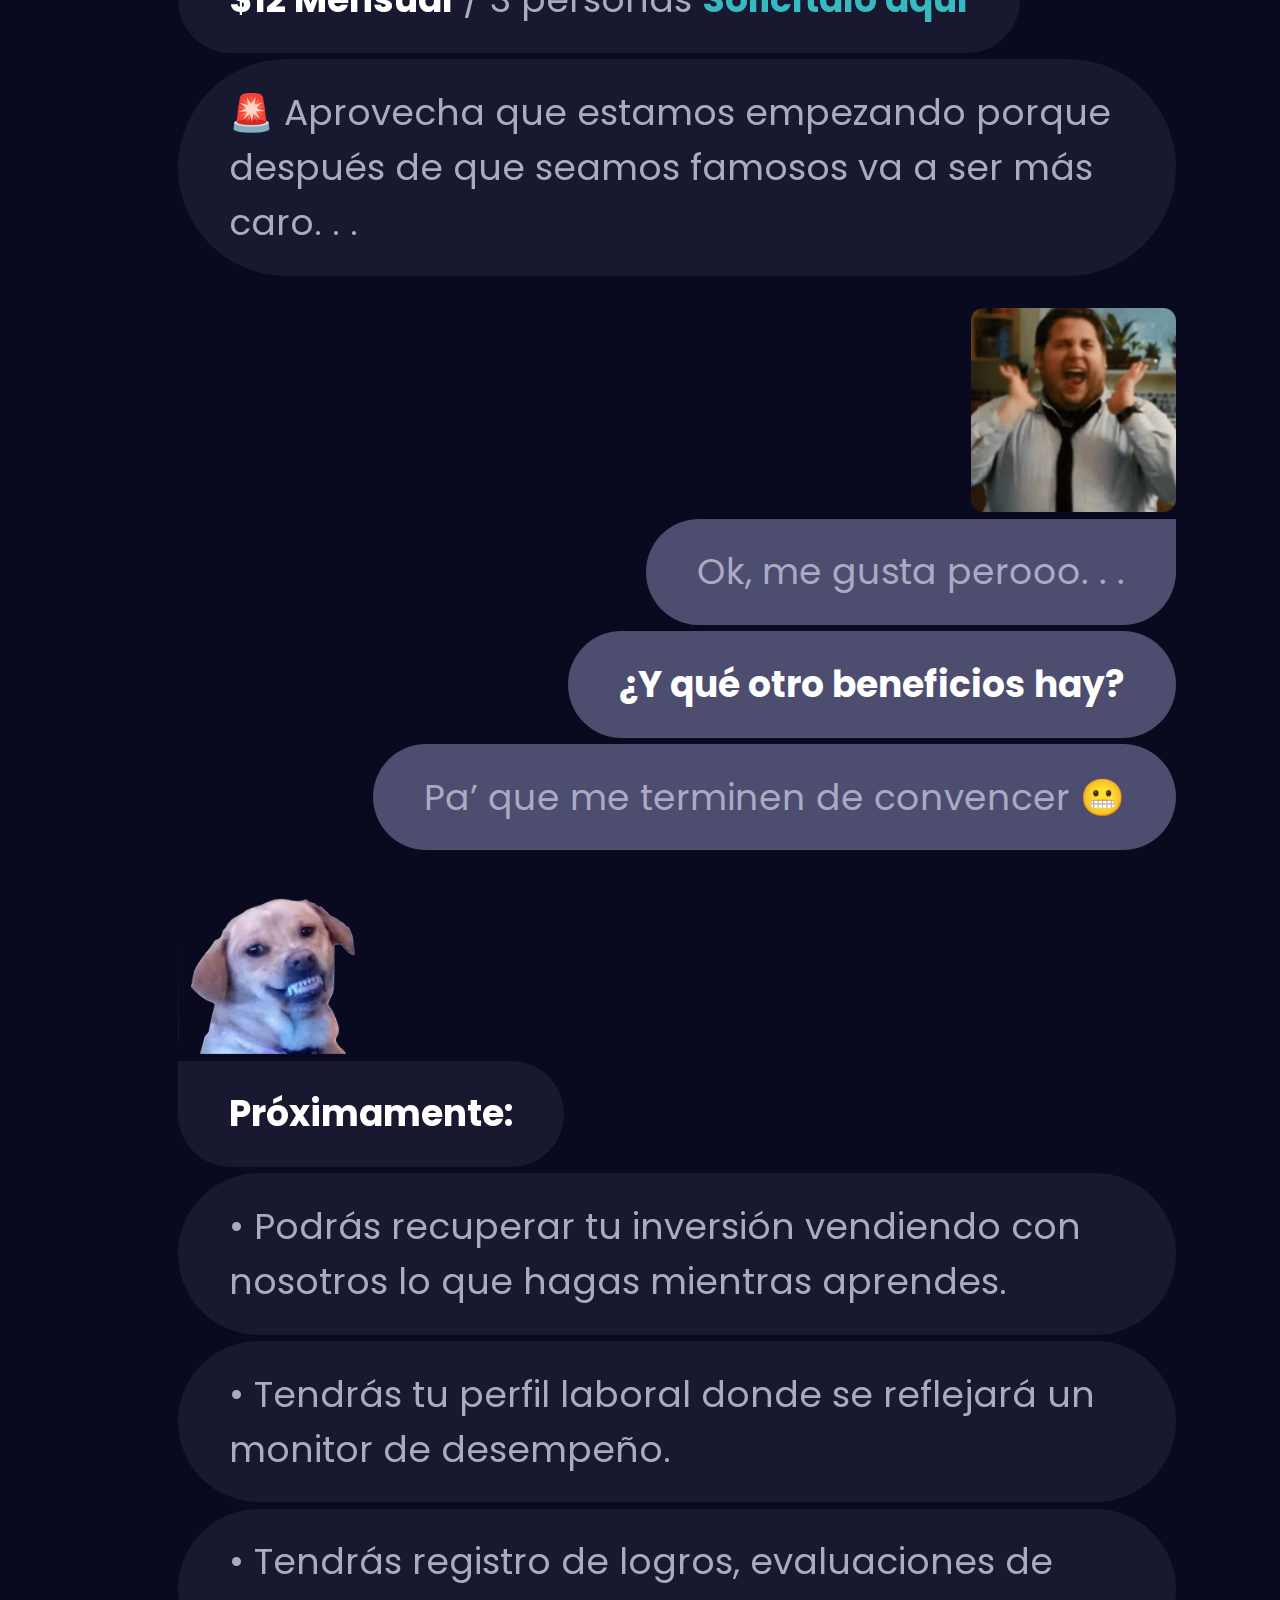
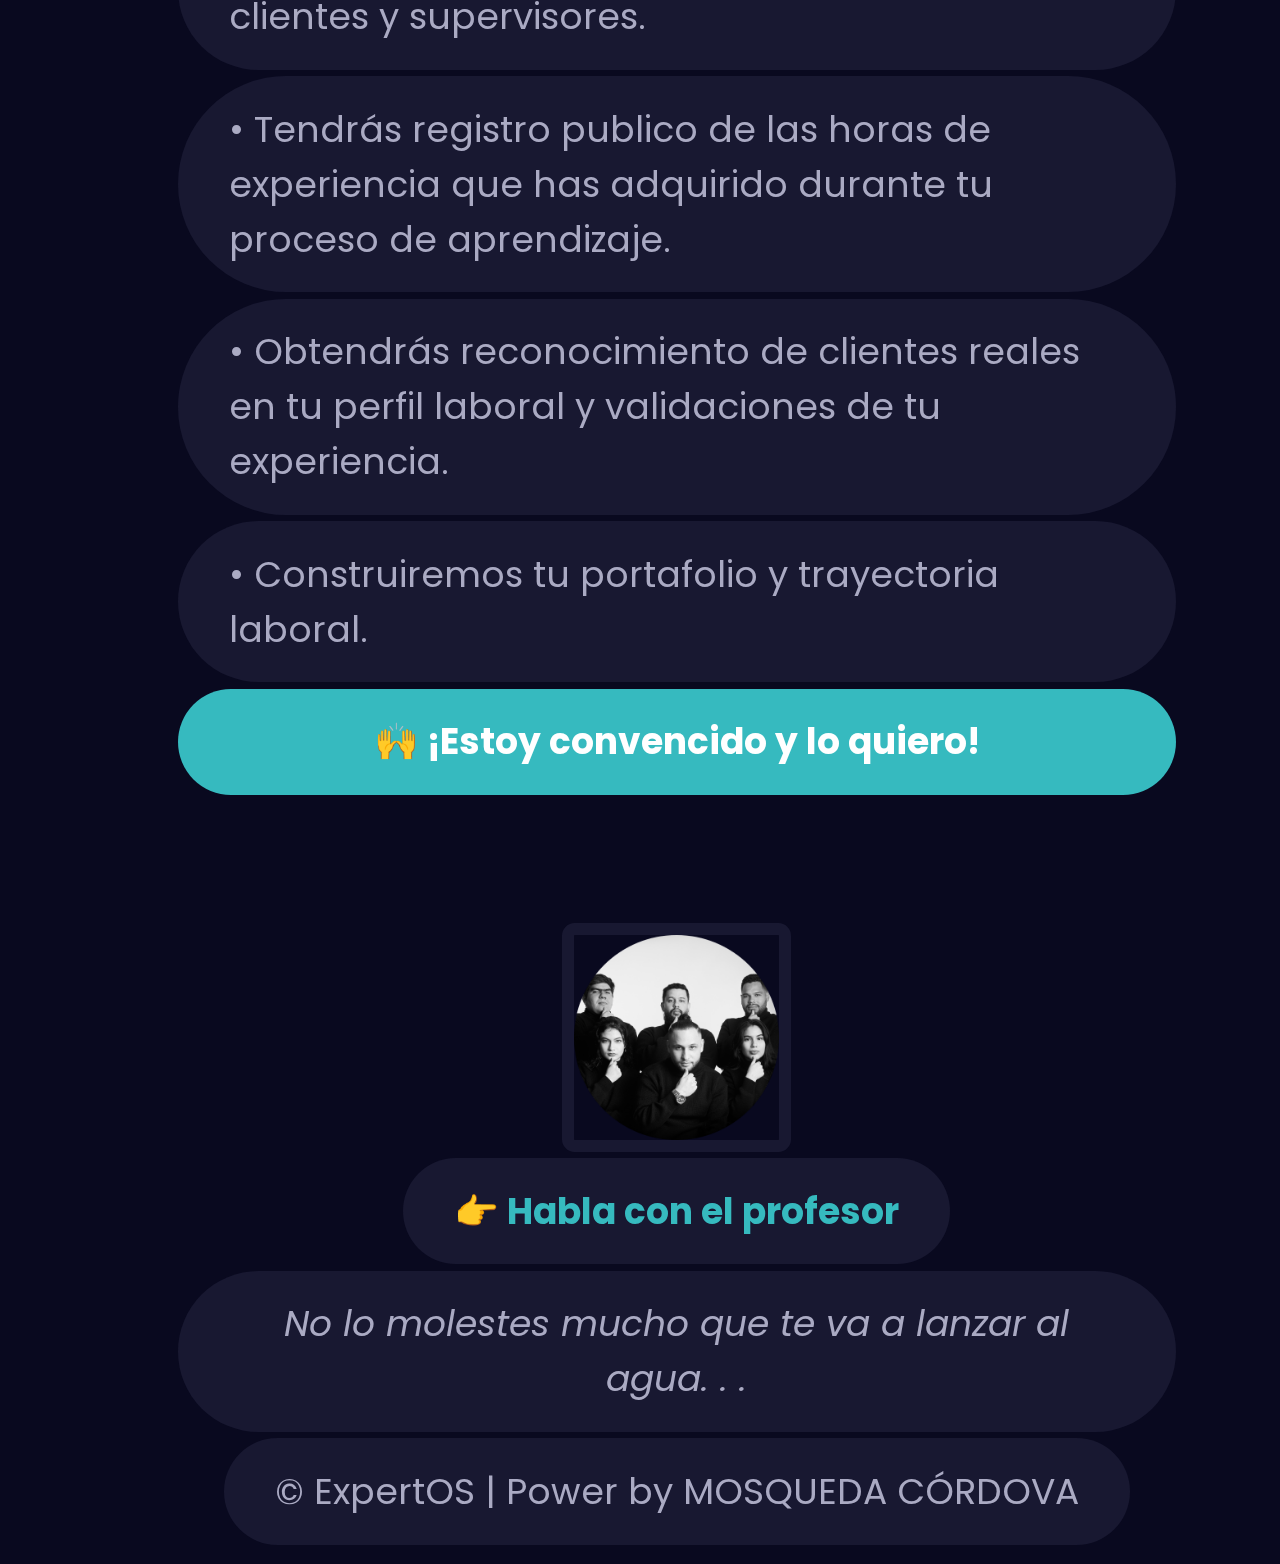
==== commit 8e7c7402: "Icono y logo" ====
--- a/public/index.html
+++ b/public/index.html
@@ -12,7 +12,7 @@
 <meta property="og:type" content="website">
 <meta property="og:title" content="ExpertOS" />
 <meta property="og:url" content="https://exper0s.com" />
-<meta property="og:image" content="img/icono.png" />
+<meta property="og:image" content="img/Logo.jpg" />
 
 <link rel="icon" type="image/png" sizes="32x32"  href="img/favicon.png">
 <link rel="stylesheet" href="css/style.css" type="text/css" media="all">
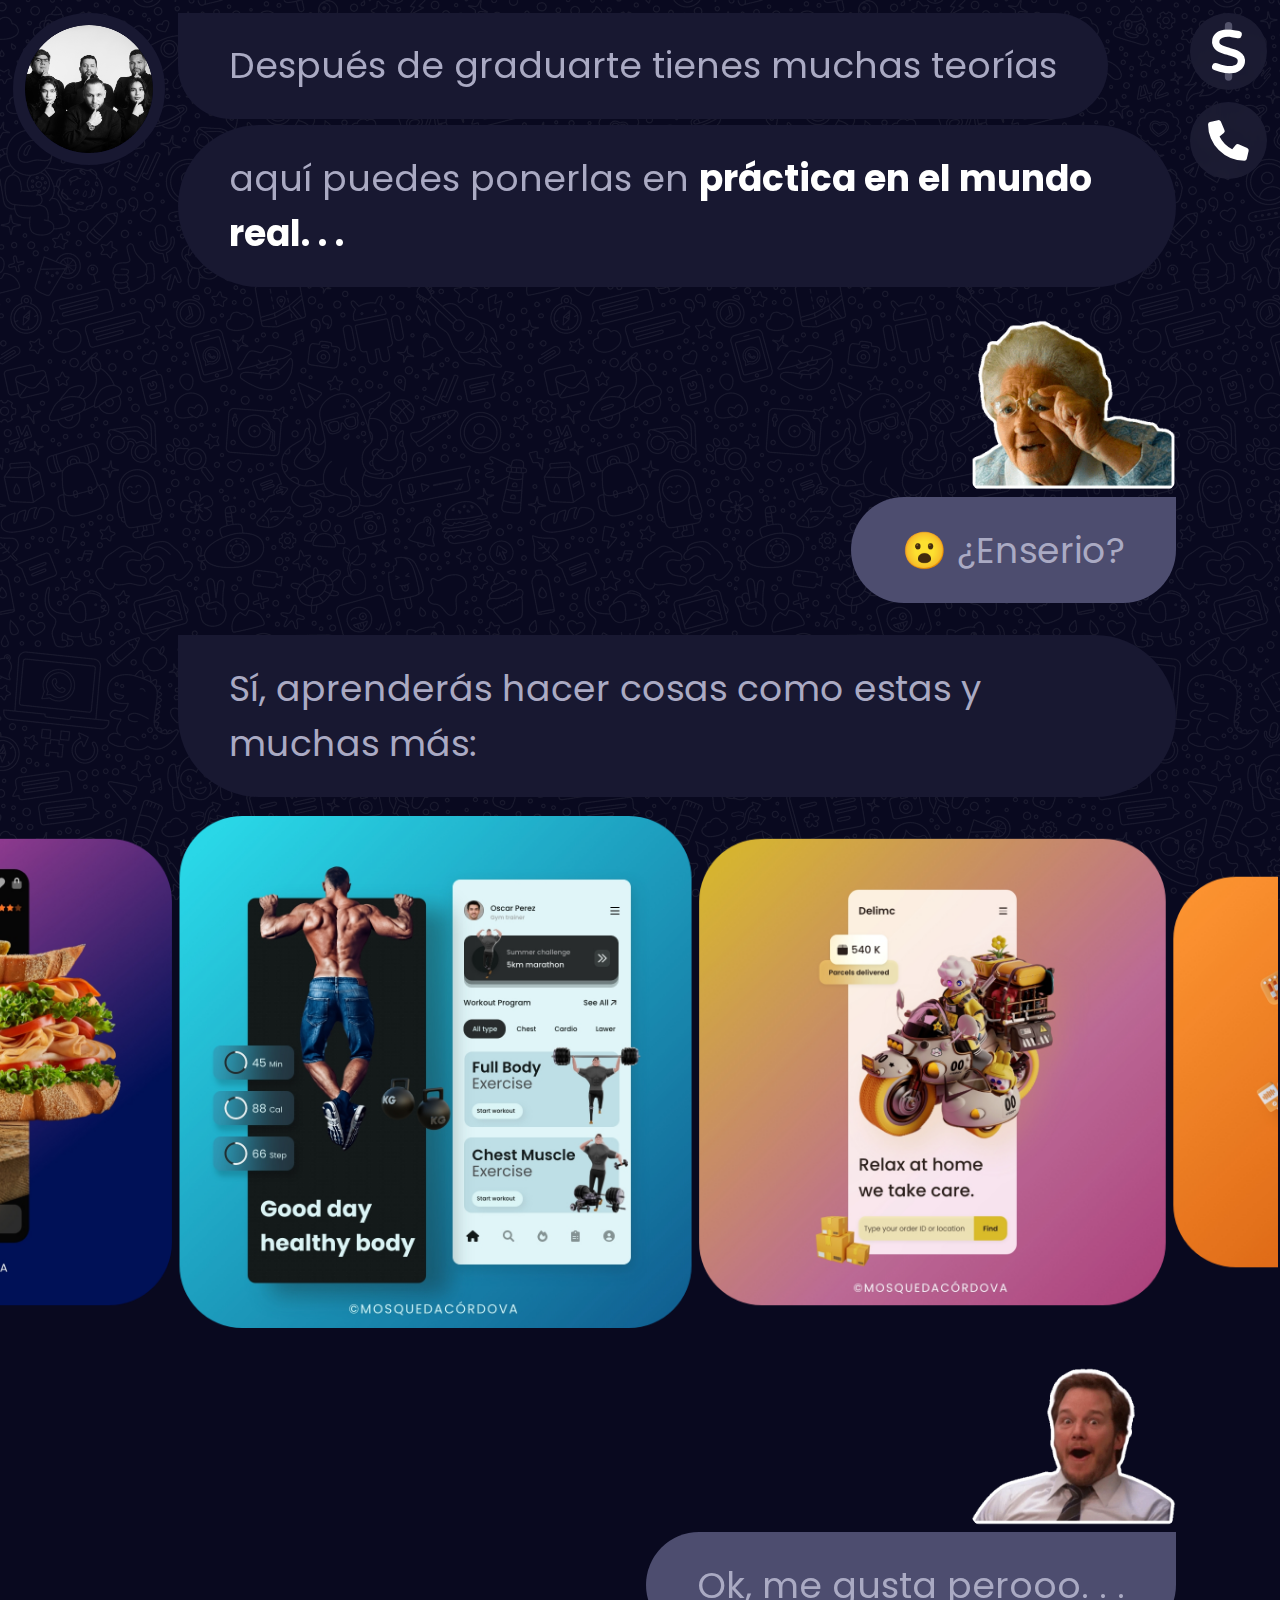
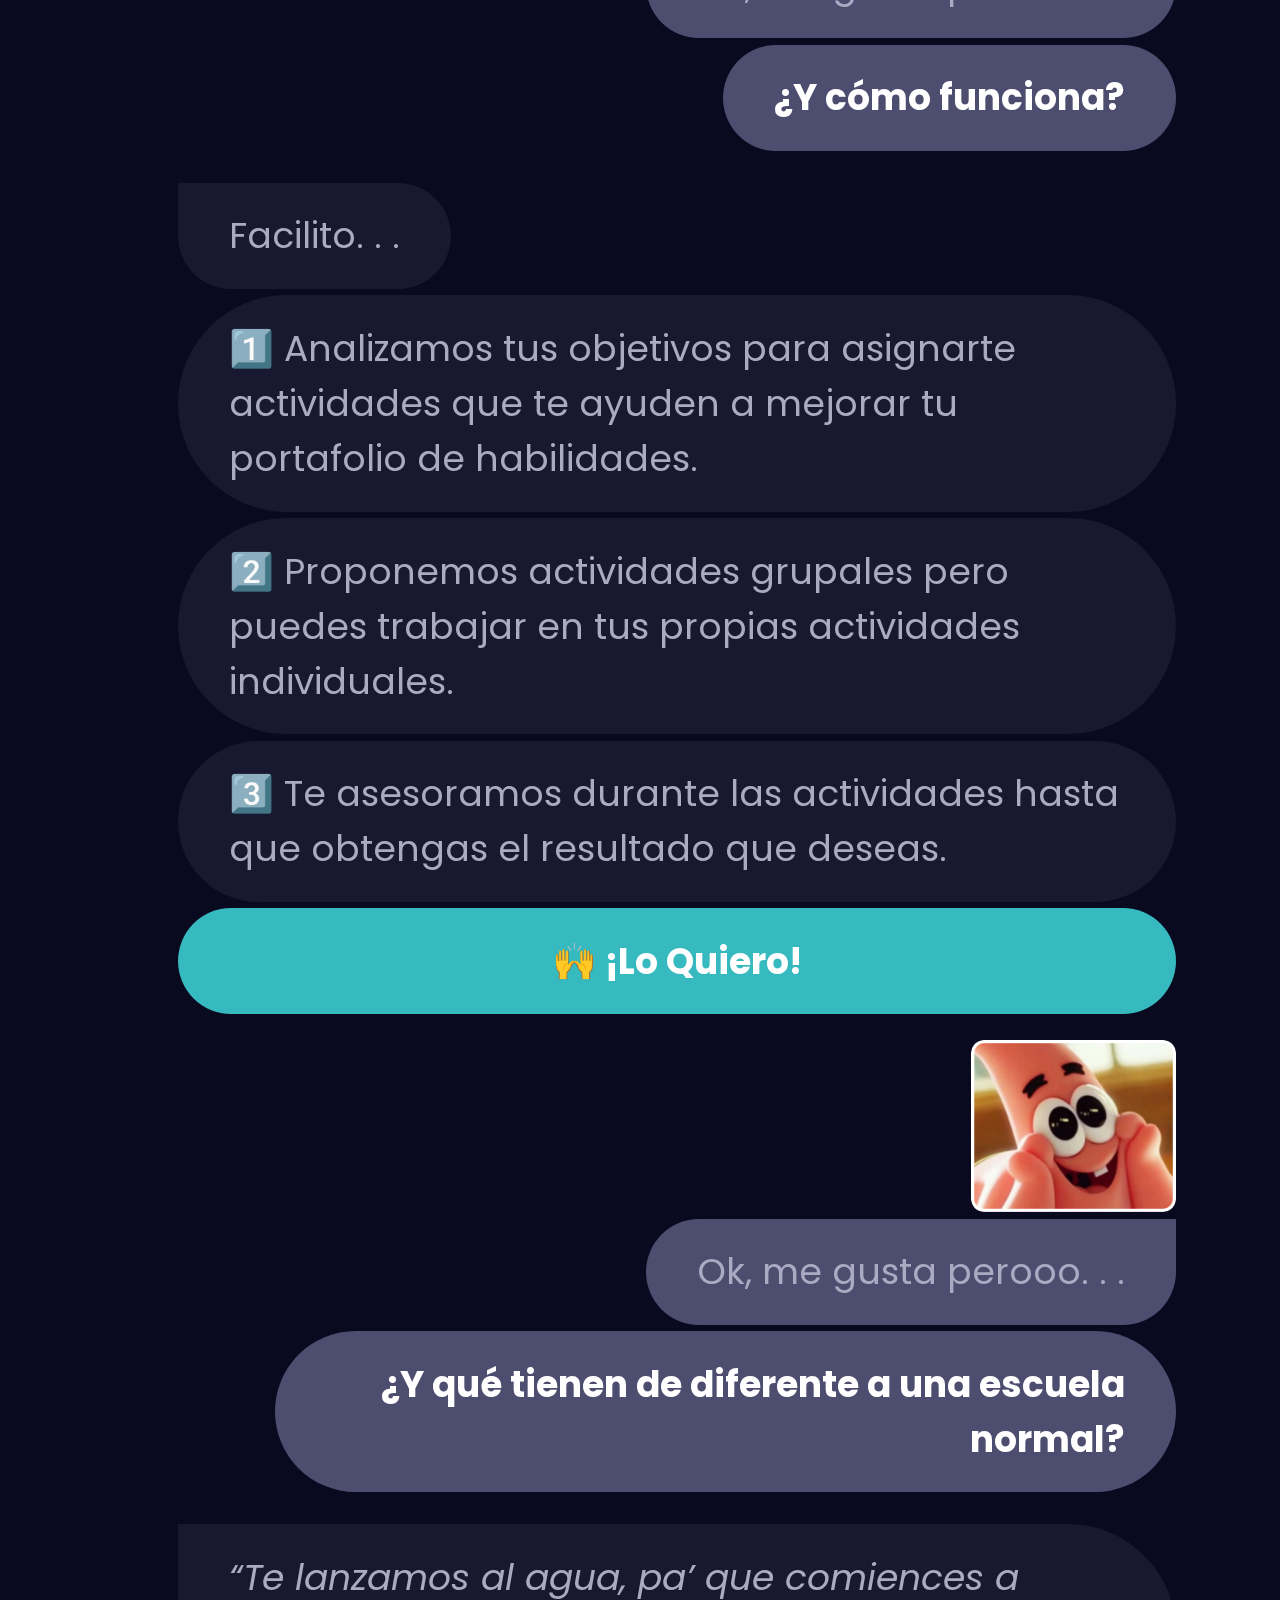
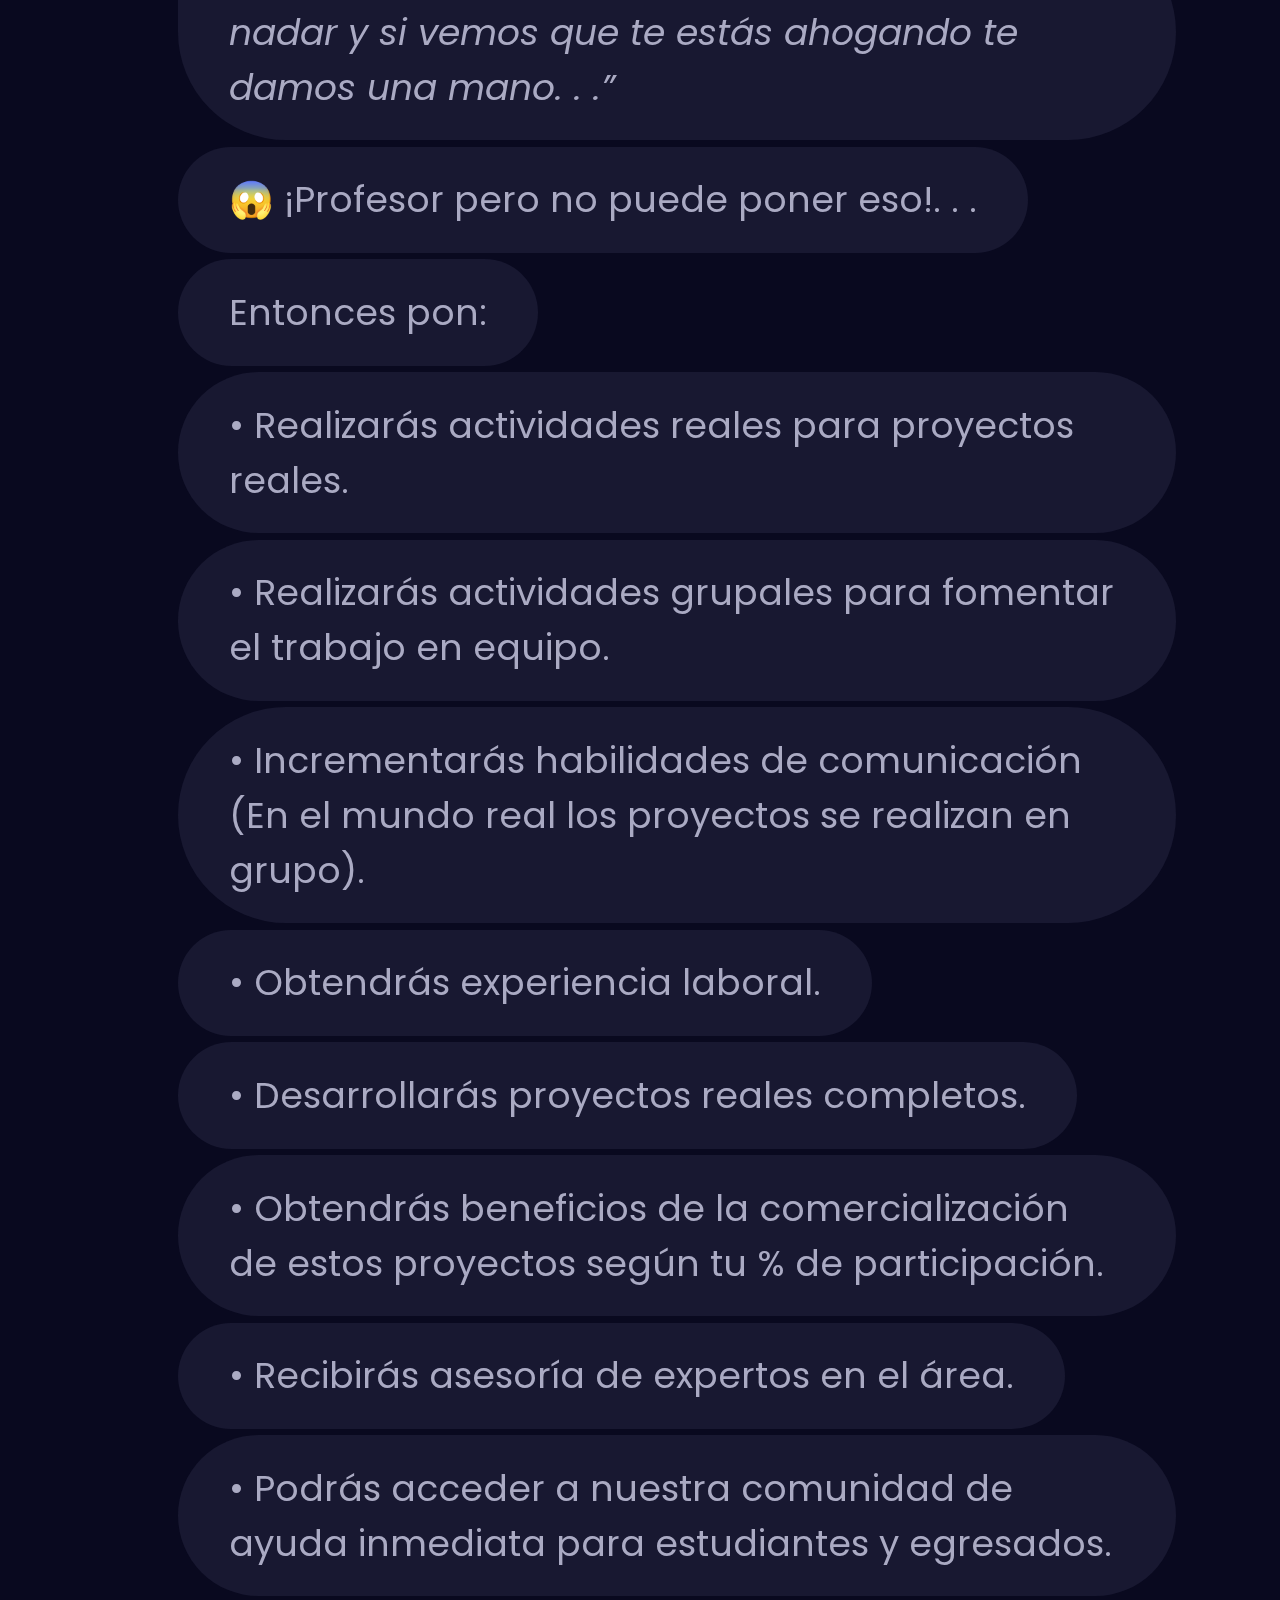
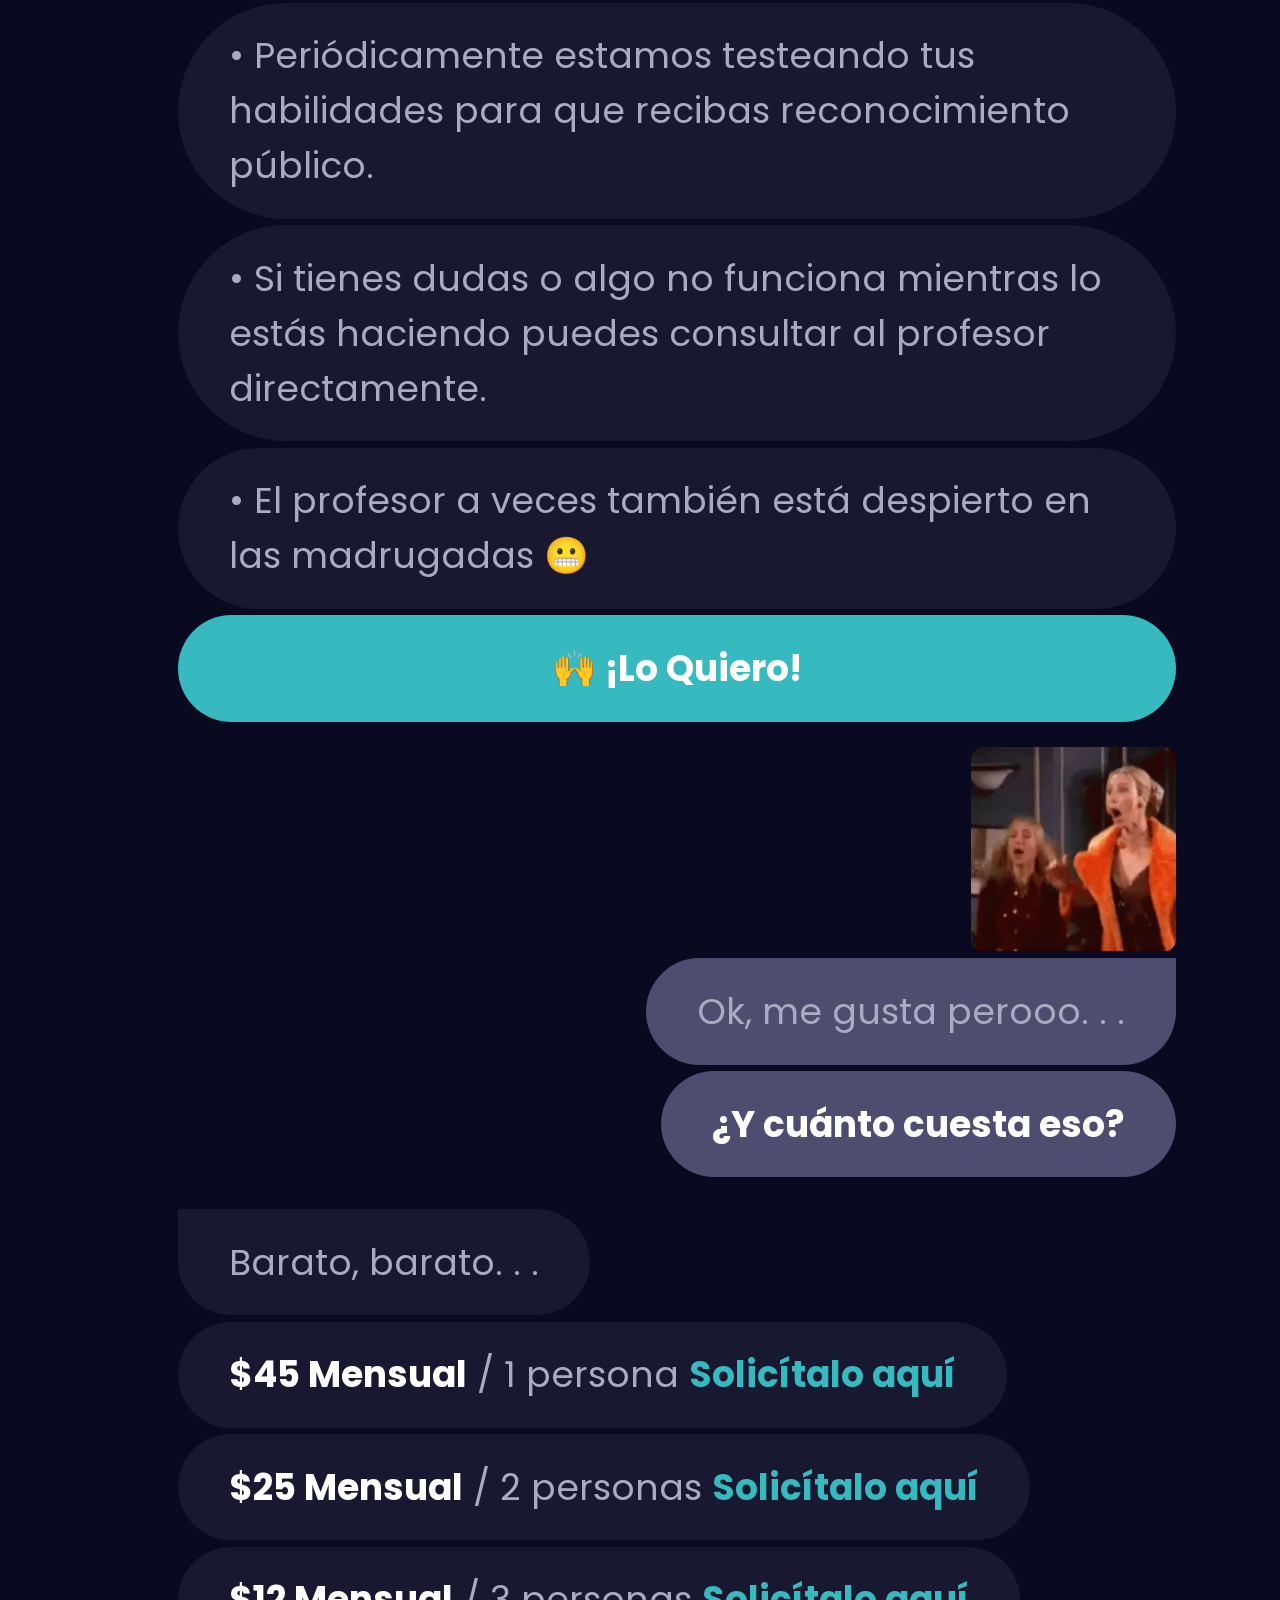
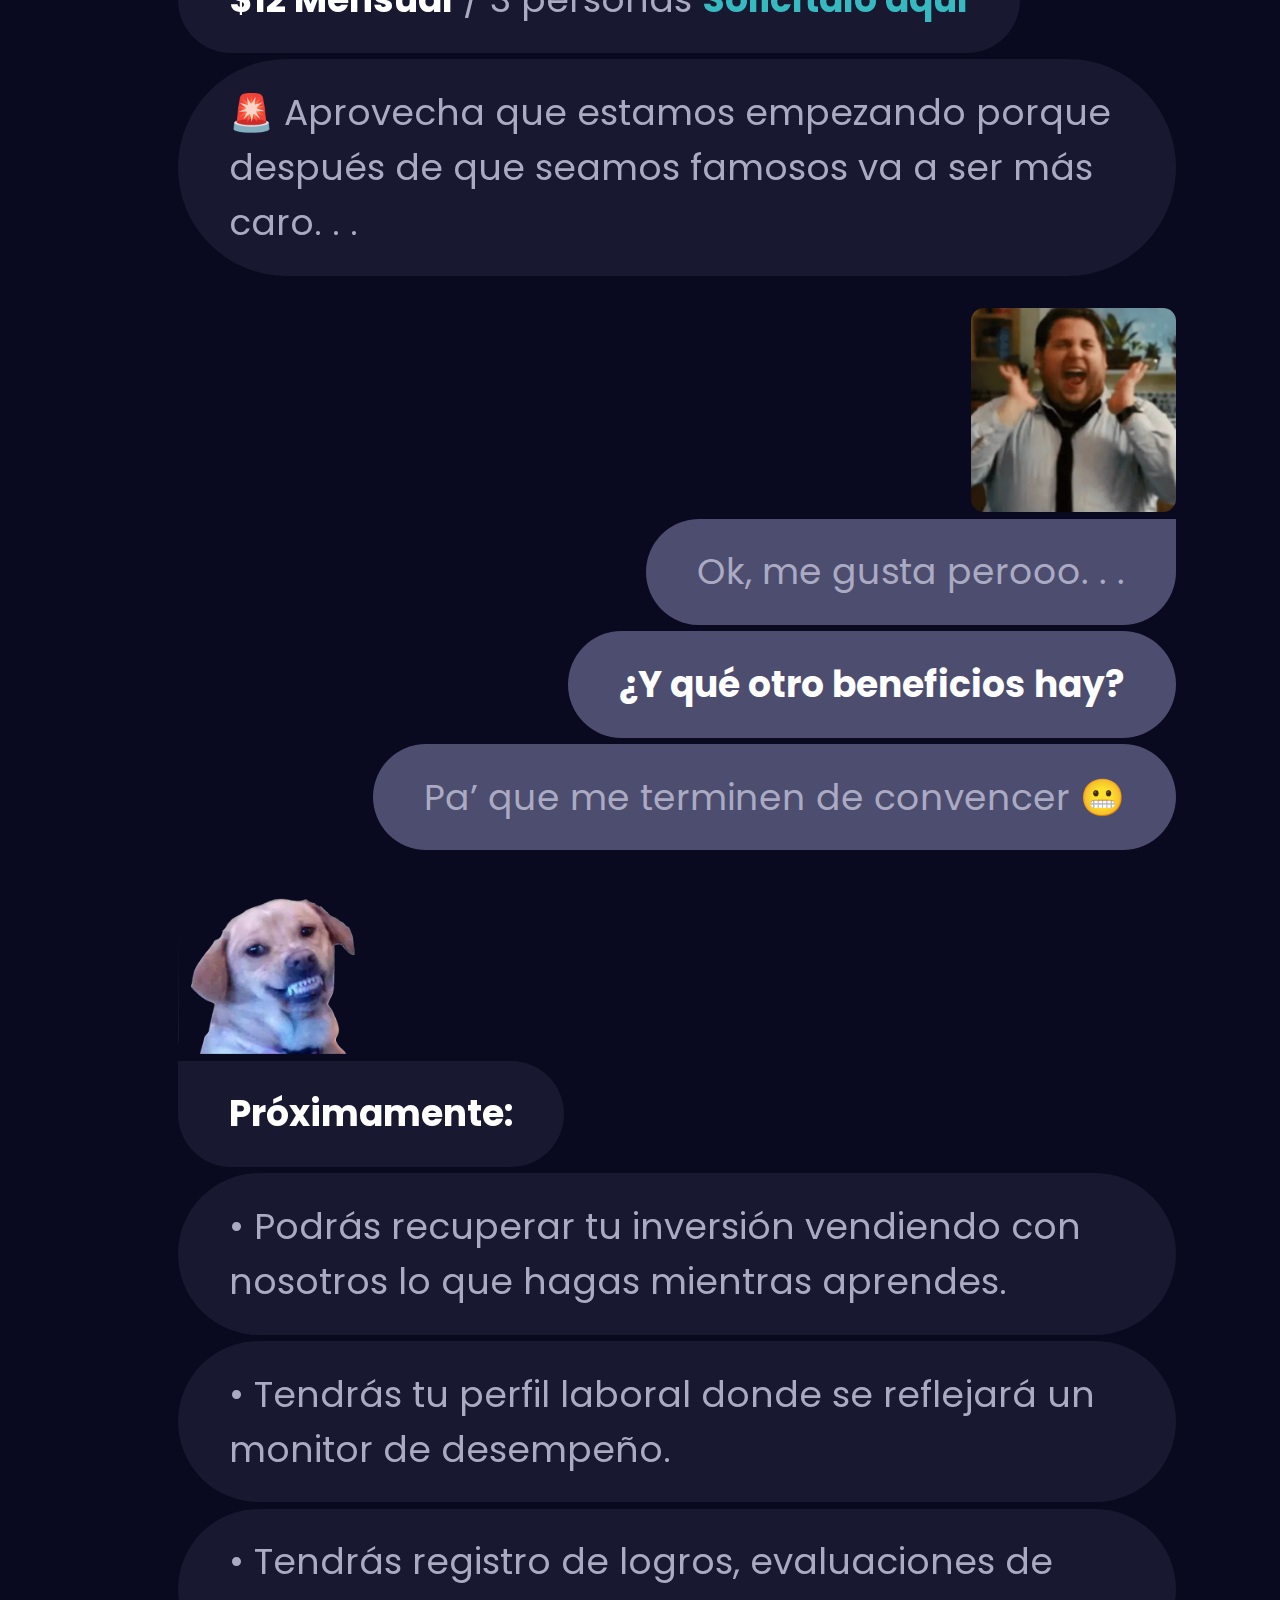
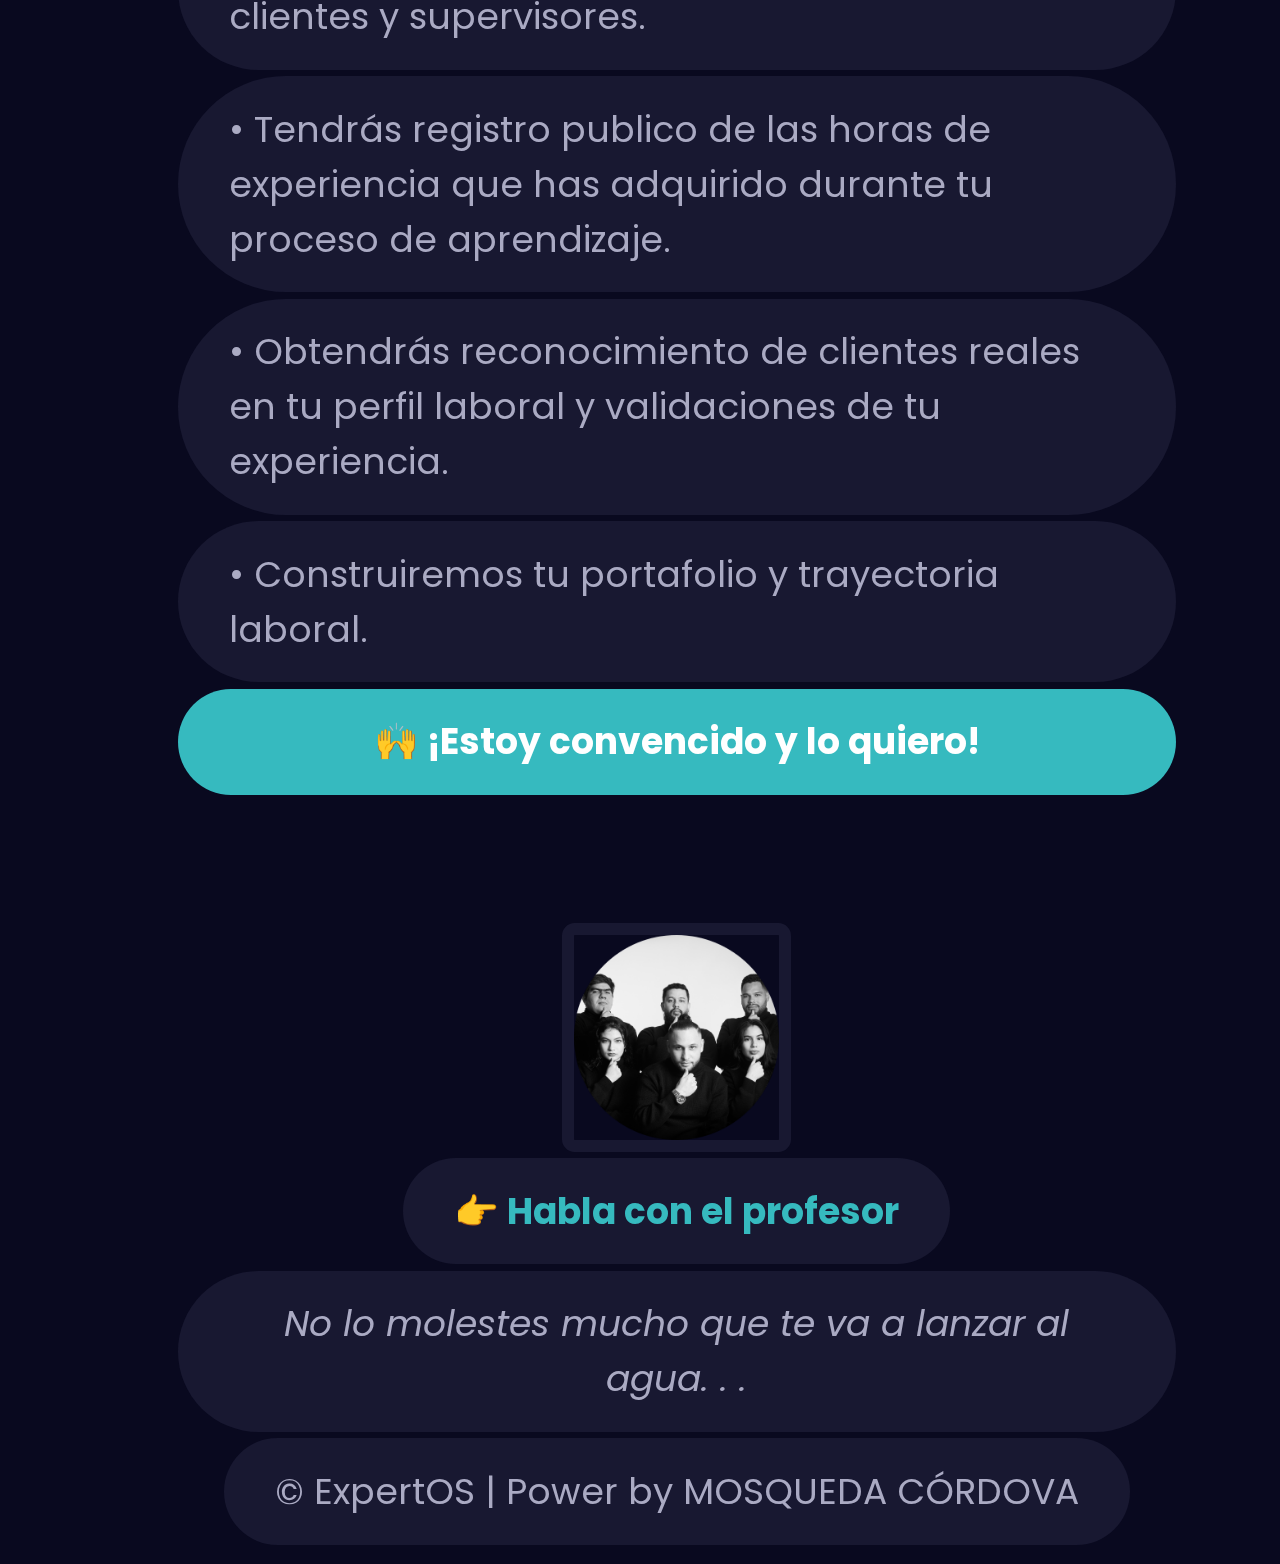
==== commit 70df9f74: "Corrigiendo text" ====
--- a/public/index.html
+++ b/public/index.html
@@ -82,7 +82,7 @@
     </div>
     <div class="mis-msjs">
       <div class="primer-msj">
-        Sí, y aprenderás hacer cosas como estas y muchas más:
+        Sí, aprenderás hacer cosas como estas y muchas más:
       </div>
     </div>
     <div class="ejemplos">
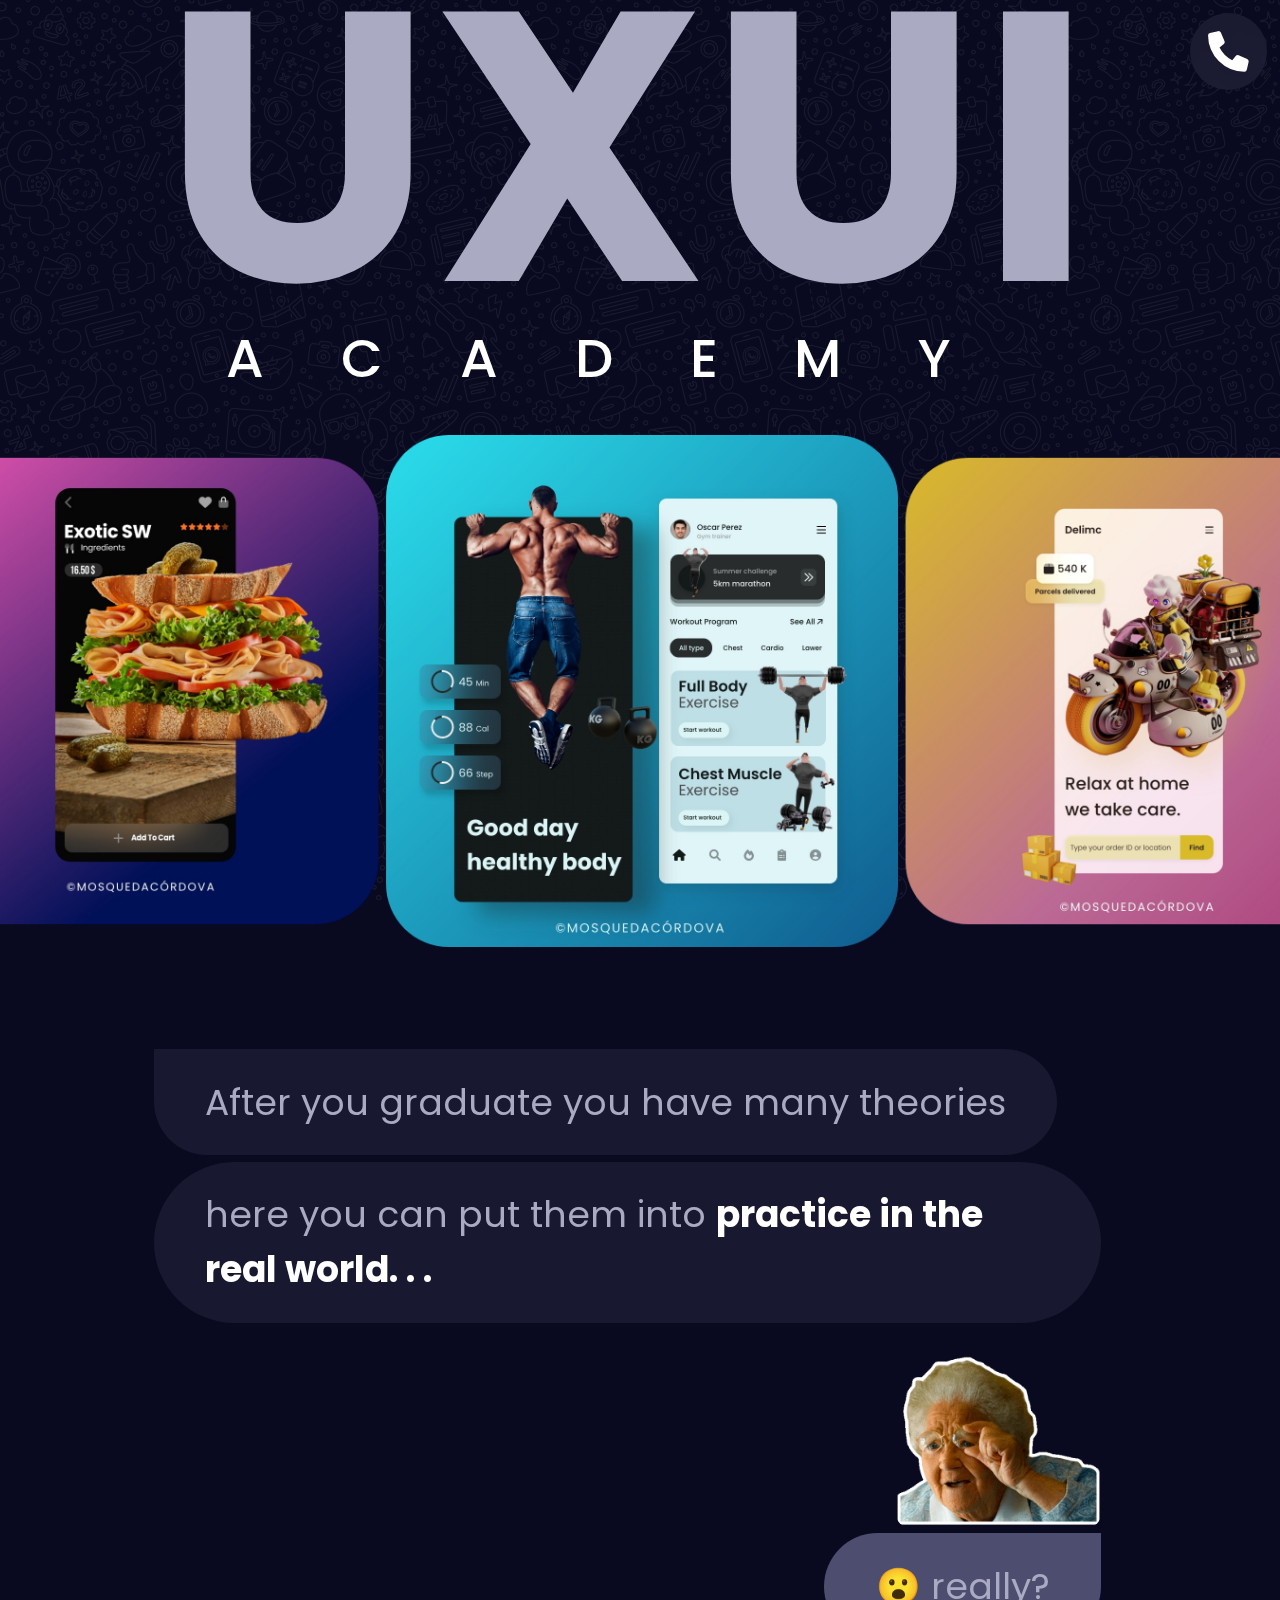
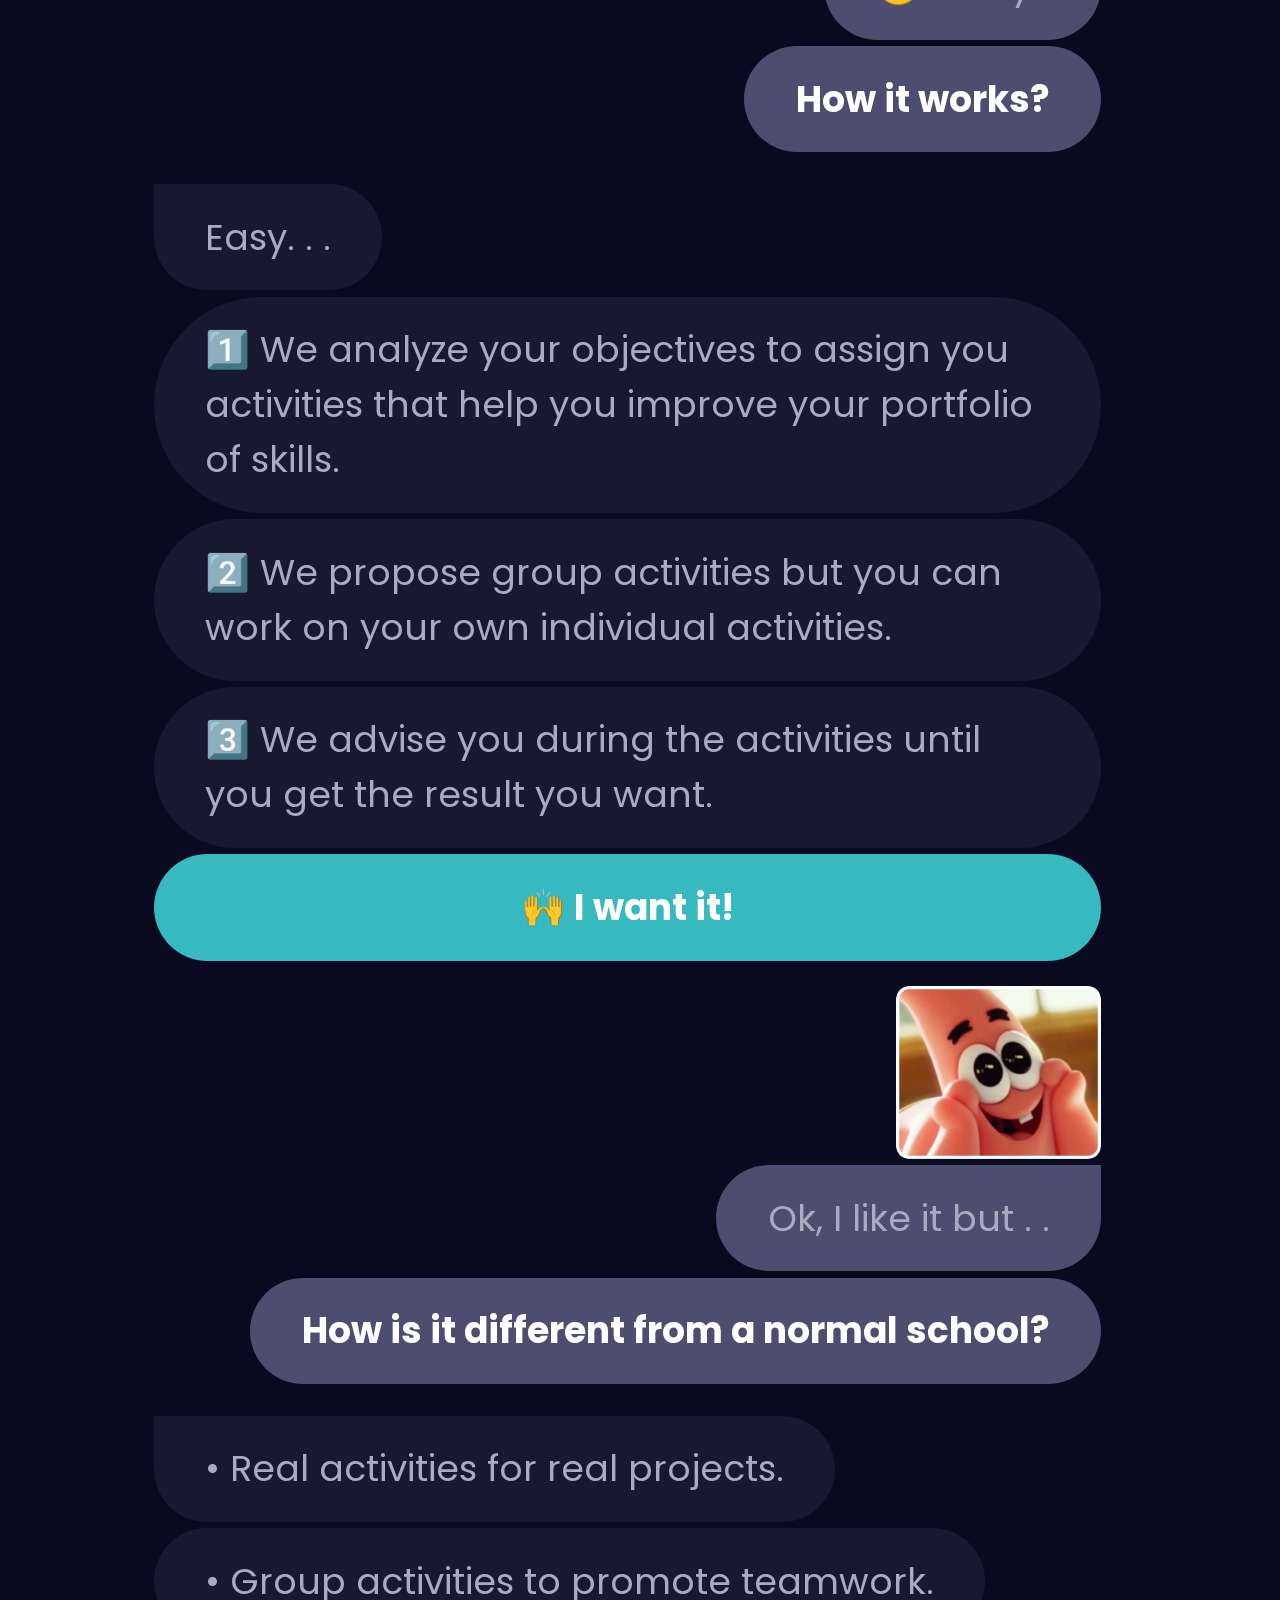
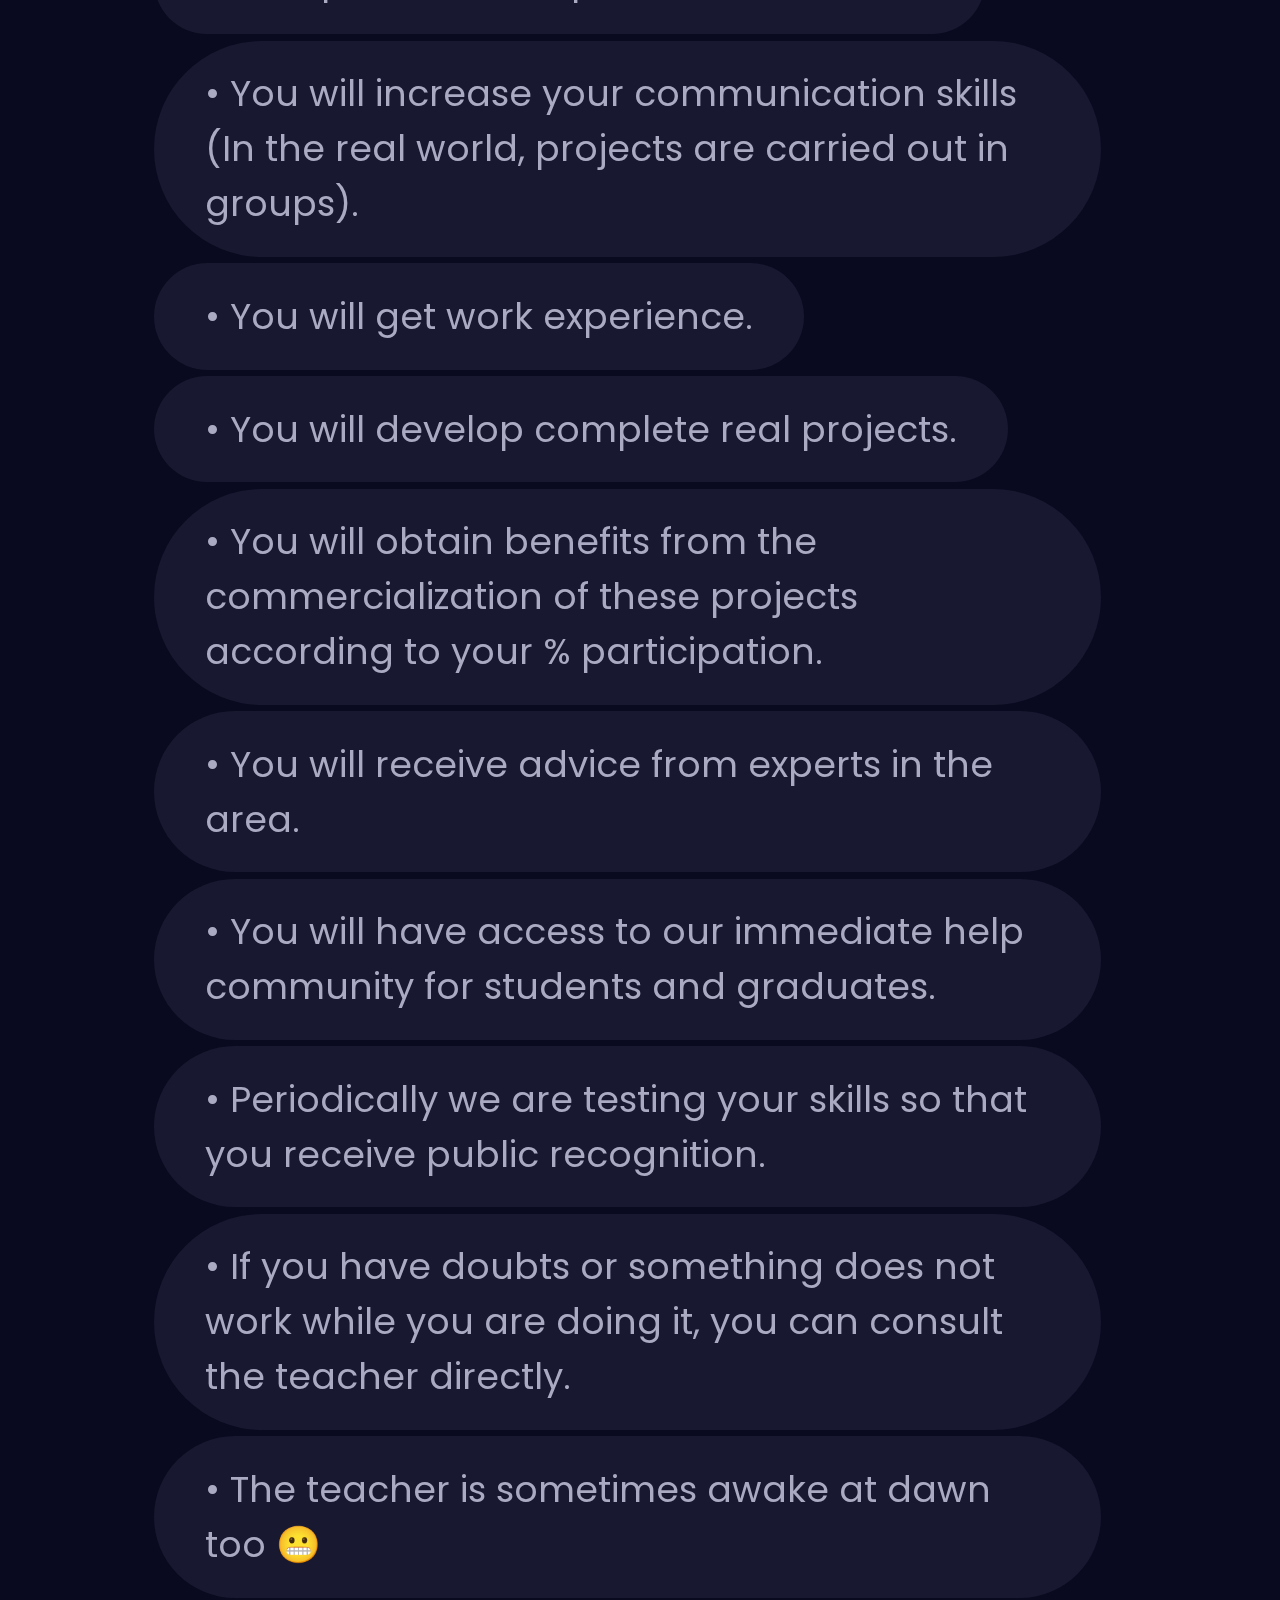
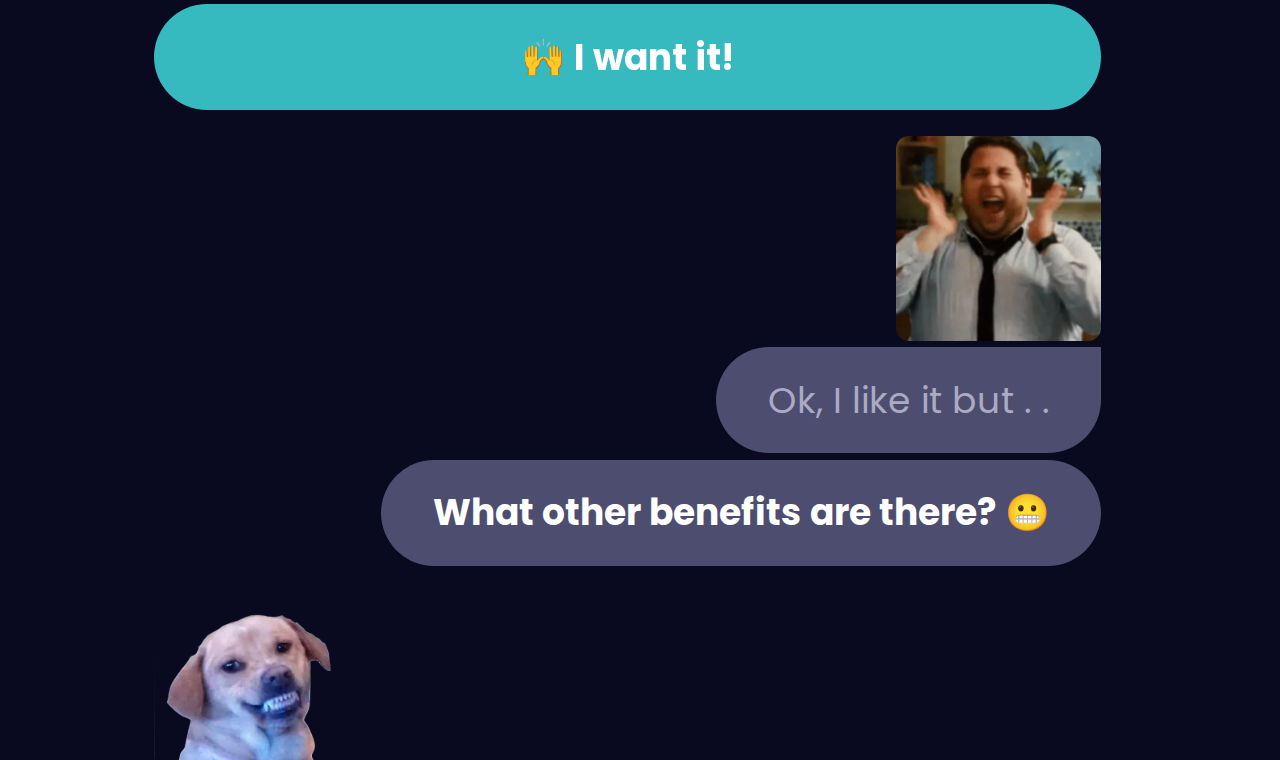
==== commit fec17f1a: "Con titulo y sin precio" ====
--- a/public/index.html
+++ b/public/index.html
@@ -42,10 +42,9 @@
 <div class="background"></div>
 <section class="zona-principal">
   <div class="foto-nosotros">
-    <img src="img/nosotros.png">
   </div>
   <section class="menu-principal">
-    <a href="#precio">
+    <a href="#precio" class="none">
       <svg xmlns="http://www.w3.org/2000/svg" viewBox="0 0 136 136">
         <g id="Group_56" data-name="Group 56" transform="translate(-2658 1645)">
           <circle id="Ellipse_6" data-name="Ellipse 6" cx="68" cy="68" r="68" transform="translate(2658 -1645)" fill="none"/>
@@ -66,6 +65,11 @@
     </a>
   </section>
   <section class="zona-msj">
+    <h1>UXUI</h1>
+    <h2>ACADEMY</h2>
+    <div class="ejemplos">
+      <img src="img/ejemplos.png">
+    </div>
     <div class="mis-msjs">
       <div class="primer-msj">
         Después de graduarte tienes muchas teorías
@@ -78,20 +82,6 @@
       <img src="img/ST NTC.png"><br>
       <div class="primer-msj">
         😮 ¿Enserio?
-      </div>
-    </div>
-    <div class="mis-msjs">
-      <div class="primer-msj">
-        Sí, aprenderás hacer cosas como estas y muchas más:
-      </div>
-    </div>
-    <div class="ejemplos">
-      <img src="img/ejemplos.png">
-    </div>
-    <div class="tus-msjs">
-      <img src="img/ST Sorprendido.png"><br>
-      <div class="primer-msj">
-        Ok, me gusta perooo. . .
       </div><br>
       <div class="msj">
         <b>¿Y cómo funciona?</b>
@@ -110,7 +100,7 @@
       <div class="msj">
         3️⃣ Te asesoramos durante las actividades hasta que obtengas el resultado que deseas.
       </div>
-      <a href="https://www.paypal.com/webapps/billing/plans/subscribe?plan_id=P-8BP80400P8922403UMP7EPZQ" target="_blank" class="btn">
+      <a href="https://api.whatsapp.com/send?phone=16188470531&text=Hola,%20deseo%20adquirir%20experiencia%20laboral,%20%C2%BFpueden%20ayudarme?%20gracias. target="_blank" class="btn">
         🙌 ¡Lo Quiero!
       </a>
     </div>
@@ -166,11 +156,11 @@
       <div class="msj">
         • El profesor a veces también está despierto en las madrugadas 😬
       </div>
-      <a href="https://www.paypal.com/webapps/billing/plans/subscribe?plan_id=P-8BP80400P8922403UMP7EPZQ" target="_blank" class="btn">
+      <a href="https://api.whatsapp.com/send?phone=16188470531&text=Hola,%20deseo%20adquirir%20experiencia%20laboral,%20%C2%BFpueden%20ayudarme?%20gracias. target="_blank" class="btn">
         🙌 ¡Lo Quiero!
       </a>
     </div>
-    <div class="tus-msjs">
+    <div class="tus-msjs none">
       <img src="img/ST Muy Feliz.webp"><br>
       <div class="primer-msj">
         Ok, me gusta perooo. . .
@@ -179,12 +169,12 @@
         <b>¿Y cuánto cuesta eso?</b>
       </div>
     </div>
-    <div class="mis-msjs" id="precio">
+    <div class="mis-msjs none" id="precio">
       <div class="primer-msj">
         Barato, barato. . .
       </div><br>
       <div class="msj">
-        <b>$45 Mensual</b> / 1 persona <a href="https://www.paypal.com/webapps/billing/plans/subscribe?plan_id=P-8BP80400P8922403UMP7EPZQ" target="_blank">Solicítalo aquí</a>
+        <b>$45 Mensual</b> / 1 persona <a href="https://api.whatsapp.com/send?phone=16188470531&text=Hola,%20deseo%20adquirir%20experiencia%20laboral,%20%C2%BFpueden%20ayudarme?%20gracias. target="_blank">Solicítalo aquí</a>
       </div>
       <div class="msj">
         <b>$25 Mensual</b> / 2 personas <a href="https://api.whatsapp.com/send?phone=16188470531&text=Hola,%20deseo%20adquirir%20expereincia%20laboral%20para%20dos%20personas,%20pueden%20ayudarme?%20gracias." target="_blank">Solicítalo aquí</a>
@@ -232,7 +222,7 @@
         • Construiremos tu portafolio y trayectoria laboral.
       </div>
       
-      <a href="https://www.paypal.com/webapps/billing/plans/subscribe?plan_id=P-8BP80400P8922403UMP7EPZQ" target="_blank" class="btn">
+      <a href="https://api.whatsapp.com/send?phone=16188470531&text=Hola,%20deseo%20adquirir%20experiencia%20laboral,%20%C2%BFpueden%20ayudarme?%20gracias. target="_blank" class="btn">
         🙌 ¡Estoy convencido y lo quiero!
       </a>
     </div>
@@ -251,6 +241,6 @@
     </div>
   </section>
 </section>
-
+<script src="js/translate.js" type="text/javascript"></script>
 </body>
 </html>--- a/public/css/style.css
+++ b/public/css/style.css
@@ -12,6 +12,23 @@
     padding: 1vw;
     overflow-x: hidden;
   }
+h1,h2{
+  text-align: center;
+  margin: 0;
+}
+h1{
+  font-size: 40vw;
+  line-height: 28vw;
+}
+h2{
+  font-weight: 500;
+  letter-spacing: 6vw;
+  color: #fff;
+  margin-top: 2vh;
+}
+.none{
+  display: none !important;
+}
 .background{
     background-image: url(../img/backws.webp);
     opacity: 0.07;
@@ -33,7 +50,7 @@
   position: fixed;
   left: 32vw;
   display: flex;
-  justify-content:space-between;
+  justify-content:center;
   bottom: 4vw;
   z-index: 999;
 }
@@ -54,12 +71,12 @@
   color:#AAAAC3;
 }
 .zona-msj .ejemplos{
-  margin-top: 1vw;
+  margin: 8vw 0 8vw -1vw;
   width: 100vw;
   height: 60vw;
   position: relative;
   overflow: hidden;
-  margin-left: -1vw;
+
 }
 .zona-msj .ejemplos img{
   height: 100%;
@@ -122,5 +139,5 @@
 }
 .pie img{
   border: 1vw solid #181831;
-  border-radius: 100%;
+  border-radius: 100% !important;
 }--- a/public/css/escritorio.css
+++ b/public/css/escritorio.css
@@ -1,5 +1,15 @@
 html,body{
   font-size:4vh;
+}
+h1{
+  font-size: 30vw;
+  line-height: 21vw;
+}
+h2{
+  font-weight: 500;
+  letter-spacing: 6vw;
+  color: #fff;
+  margin: 4vh;
 }
 .zona-principal{
   display: flex;
@@ -7,14 +17,14 @@
 .foto-nosotros{
   display: block;
   margin-right: 1vw;
+  width: 10vw;
 }
 .foto-nosotros img{
   border: 1vw solid #181831;
   border-radius: 100%;
-  width: 10vw;
 }
 .menu-principal{
-  width: 6vw;
+  width: 10vw;
   left: auto;
   right: 1vw;
   display: block;
@@ -27,13 +37,15 @@
   display: flex;
   border-radius: 100%;
   margin-bottom: 1vw;
+  width: 6vw;
+  float: right;
 }
 .menu-principal svg{
   width:6vw;
   height:6vw;
 }
 .zona-msj{
-  width: 78vw;
+  width: 74vw;
 }
 .mis-msjs .msj,.mis-msjs .primer-msj{
   display: inline-block;
@@ -49,13 +61,12 @@
   height: 40vw;
   position: relative;
   overflow: hidden;
-  margin-left: -1vw;
-  margin-left: -14vw;
+  margin-left: -12vw;
 }
 .zona-msj .ejemplos img{
   height: 100%;
   position: absolute;
-  left: -54%;
+  left: -38%;
 }
 .mis-msjs .msj,.mis-msjs .primer-msj{
   margin-bottom: 0.5vw;
